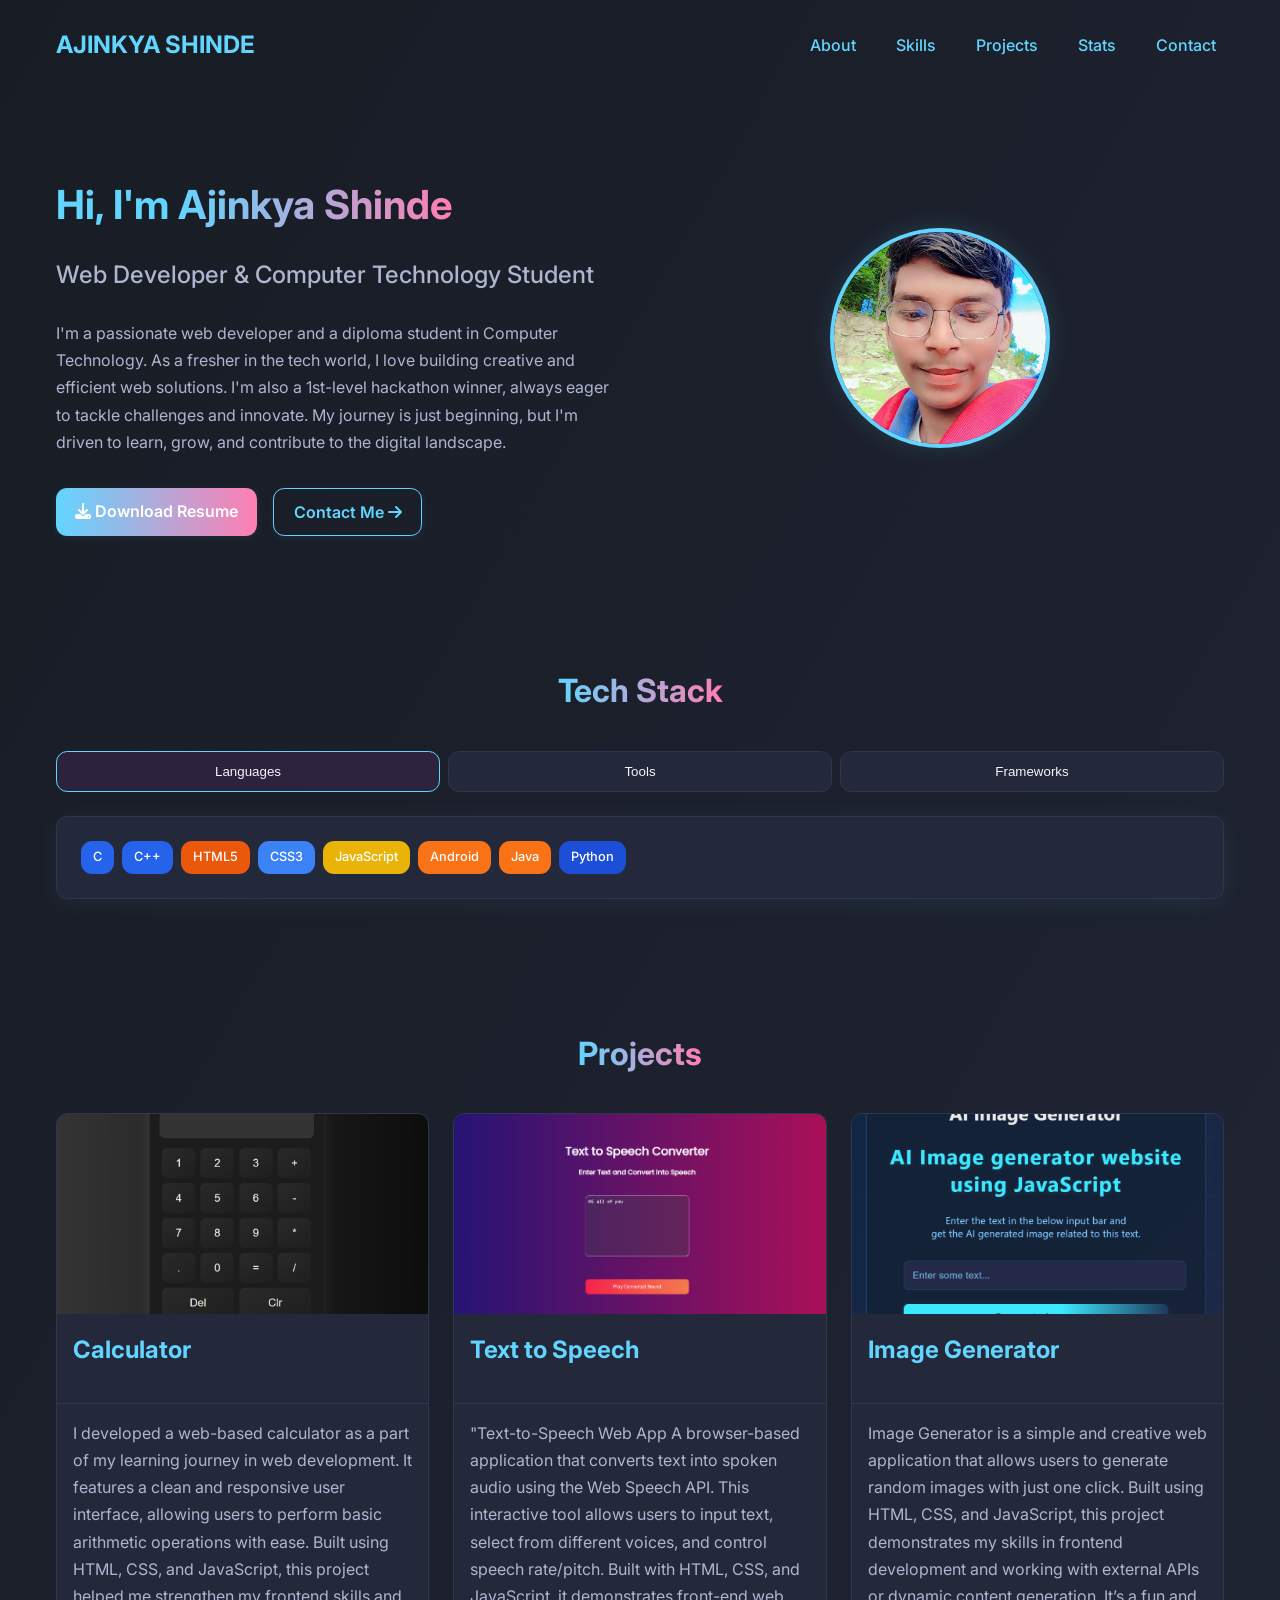
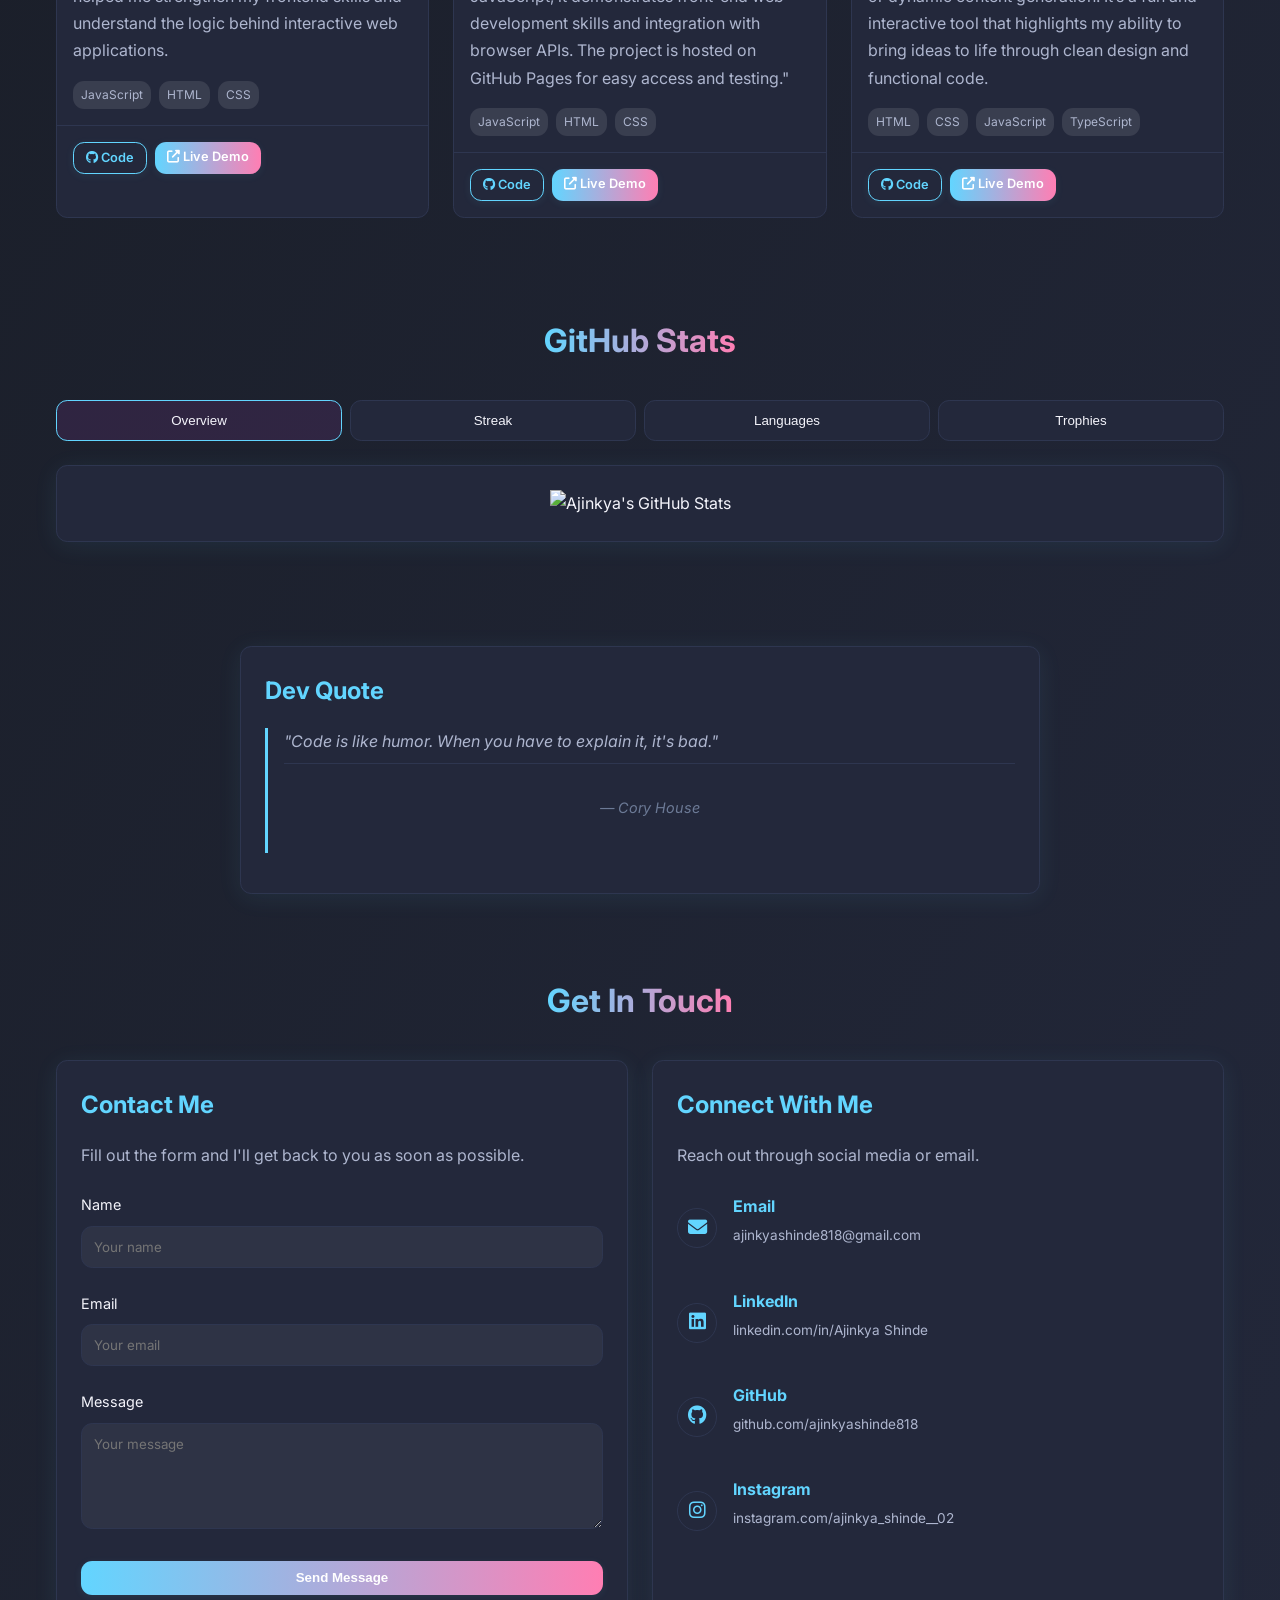
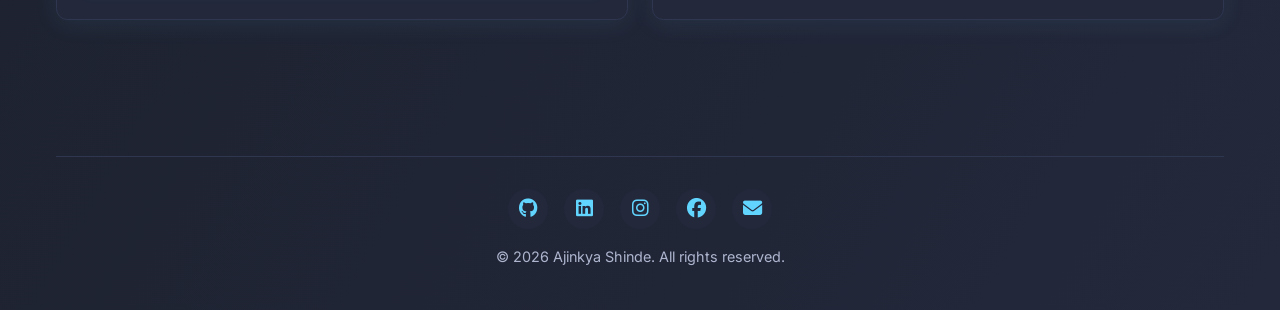
==== index.html @ f00c5cdc "initial commit" ====
<!DOCTYPE html>
<html lang="en">
<head>
    <meta charset="UTF-8">
    <meta name="viewport" content="width=device-width, initial-scale=1.0">
    <title>Ajinkya Shinde - Web Developer</title>
    <meta name="description" content="Personal portfolio of Ajinkya Shinde, a passionate web developer and computer technology student.">
    <link rel="stylesheet" href="style.css">
    <!-- Font Awesome for icons -->
    <link rel="stylesheet" href="https://cdnjs.cloudflare.com/ajax/libs/font-awesome/6.4.0/css/all.min.css">
    <!-- Google Fonts -->
    <link href="https://fonts.googleapis.com/css2?family=Inter:wght@300;400;500;600;700&display=swap" rel="stylesheet">
    <link rel="icon" type="image/png" href="Src/Logo.jpg">
</head>
<body>
    <div class="container">
        <!-- Navigation -->
        <nav>
            <div class="logo">AJINKYA SHINDE</div>
            <div class="nav-links">
                <a href="#about">About</a>
                <a href="#skills">Skills</a>
                <a href="#projects">Projects</a>
                <a href="#stats">Stats</a>
                <a href="#contact">Contact</a>
            </div>
            <div class="menu-toggle">
                <i class="fas fa-bars"></i>
            </div>
        </nav>

        <!-- Hero Section -->
        <section id="about" class="hero-section">
            <div class="hero-content">
                <h1>Hi, I'm <span class="gradient-text">Ajinkya Shinde</span></h1>
                <h2 >Web Developer & Computer Technology Student</h2>
                <p>
                    I'm a passionate web developer and a diploma student in Computer Technology. 
                    As a fresher in the tech world, I love building creative and efficient web solutions. 
                    I'm also a 1st-level hackathon winner, always eager to tackle challenges and innovate. 
                    My journey is just beginning, but I'm driven to learn, grow, and contribute to the digital landscape.
                </p>
                <div class="hero-buttons">
                    <a href="src/Resume.pdf" target="_blank" class="btn btn-primary">
                        <i class="fas fa-download"></i> Download Resume
                    </a>
                    <a href="#contact" class="btn btn-outline">
                        Contact Me <i class="fas fa-arrow-right"></i>
                    </a>
                </div>
            </div>
            <div class="hero-image">
                <div class="profile-image">
                    <img src="src/ajinkya.jpg" alt="Ajinkya Shinde">
                </div>
            </div>
        </section>

        <!-- Tech Stack Section -->
        <section id="skills" class="section">
            <h2 class="section-title"><span class="gradient-text">Tech Stack</span></h2>
            
            <div class="tabs">
                <div class="tabs-list">
                    <button class="tab-trigger active" data-tab="languages">Languages</button>
                    <button class="tab-trigger" data-tab="tools">Tools</button>
                    <button class="tab-trigger" data-tab="frameworks">Frameworks</button>
                </div>
                
                <div class="tab-content active" id="languages">
                    <div class="card">
                        <div class="badge-container">
                            <span class="badge bg-blue-600">C</span>
                            <span class="badge bg-blue-600">C++</span>
                            <span class="badge bg-orange-600">HTML5</span>
                            <span class="badge bg-blue-500">CSS3</span>
                            <span class="badge bg-yellow-500">JavaScript</span>
                            <span class="badge bg-orange-500">Android</span>
                            <span class="badge bg-orange-500">Java</span>
                            <span class="badge bg-blue-700">Python</span>
                        </div>
                    </div>
                </div>
                
                <div class="tab-content" id="tools">
                    <div class="card">
                        <div class="badge-container">
                            <span class="badge bg-gray-700">GitHub</span>
                            <span class="badge bg-red-500">Figma</span>
                        </div>
                    </div>
                </div>
                
                <div class="tab-content" id="frameworks">
                    <div class="card">
                        <div class="badge-container">
                            <span class="badge bg-blue-400">React</span>
                        </div>
                    </div>
                </div>
            </div>
        </section>

        <!-- Projects Section -->
        <section id="projects" class="section">
            <h2 class="section-title"><span class="gradient-text">Projects</span></h2>
            
            <div class="projects-grid">
                <div class="project-card">
                    <div class="project-image">
                        <img src="src/calculator.png" alt="Calculator">
                    </div>
                    <div class="project-header">
                        <h3>Calculator</h3>
                    </div>
                    <div class="project-content">
                        <p>
                        I developed a web-based calculator as a part of my learning journey in web development. It features a clean and responsive user interface, allowing users to perform basic arithmetic operations with ease. Built using HTML, CSS, and JavaScript, this project helped me strengthen my frontend skills and understand the logic behind interactive web applications.

</p>
                        <div class="project-tags">
                            <span class="tag">JavaScript</span>
                            <span class="tag">HTML</span>
                            <span class="tag">CSS</span>
                        </div>
                    </div>
                    <div class="project-footer">
                        <a href="https://github.com/ajinkyashinde818/Calculator" class="btn btn-sm btn-outline">
                            <i class="fab fa-github"></i> Code
                        </a>
                        <a href="https://ajinkyashinde818.github.io/Calculator/" class="btn btn-sm">
                            <i class="fas fa-external-link-alt"></i> Live Demo
                        </a>
                    </div>
                </div>

                <div class="project-card">
                    <div class="project-image">
                        <img src="src/translate.png" alt="Text to Speech">
                    </div>
                    <div class="project-header">
                        <h3>Text to Speech</h3>
                    </div>
                    <div class="project-content">
                        <p>"Text-to-Speech Web App
A browser-based application that converts text into spoken audio using the Web Speech API. This interactive tool allows users to input text, select from different voices, and control speech rate/pitch. Built with HTML, CSS, and JavaScript, it demonstrates front-end web development skills and integration with browser APIs. The project is hosted on GitHub Pages for easy access and testing."</p>
                        <div class="project-tags">
                            <span class="tag">JavaScript</span>
                            <span class="tag">HTML</span>
                            <span class="tag">CSS</span>
                        </div>
                    </div>
                    <div class="project-footer">
                        <a href="https://github.com/ajinkyashinde818/Text-to-Speech" class="btn btn-sm btn-outline">
                            <i class="fab fa-github"></i> Code
                        </a>
                        <a href="https://ajinkyashinde818.github.io/Text-to-Speech/" class="btn btn-sm">
                            <i class="fas fa-external-link-alt"></i> Live Demo
                        </a>
                    </div>
                </div>

                <div class="project-card">
                    <div class="project-image">
                        <img src="src/Image-Gen.png" alt="Image Generator">
                    </div>
                    <div class="project-header">
                        <h3>Image Generator</h3>
                    </div>
                    <div class="project-content">
                        <p class="faint-text">
        Image Generator is a simple and creative web application that allows users to generate random images with just one click. Built using HTML, CSS, and JavaScript, this project demonstrates my skills in frontend development and working with external APIs or dynamic content generation. It’s a fun and interactive tool that highlights my ability to bring ideas to life through clean design and functional code.
    </p>
                        <div class="project-tags">
                            <span class="tag">HTML</span>
                            <span class="tag">CSS</span>
                            <span class="tag">JavaScript</span>
                            <span class="tag">TypeScript</span>
                        </div>
                    </div>
                    <div class="project-footer">
                        <a href="https://github.com/ajinkyashinde818/Image-Generator" class="btn btn-sm btn-outline">
                            <i class="fab fa-github"></i> Code
                        </a>
                        <a href="https://ajinkyashinde818.github.io/Image-Generator/" class="btn btn-sm">
                            <i class="fas fa-external-link-alt"></i> Live Demo
                        </a>
                    </div>
                </div>
            </div>
        </section>

   


        <!-- GitHub Stats Section -->
        <section id="stats" class="section">
            <h2 class="section-title"><span class="gradient-text">GitHub Stats</span></h2>
            <div class="stats-tabs">
                <div class="tabs-list">
                    <button class="tab-trigger active" data-tab="stats-overview">Overview</button>
                    <button class="tab-trigger" data-tab="stats-streak">Streak</button>
                    <button class="tab-trigger" data-tab="stats-languages">Languages</button>
                    <button class="tab-trigger" data-tab="stats-trophies">Trophies</button>
                </div>
                
                <div class="tab-content active" id="stats-overview">
                    <div class="card stats-card">
                        <img src="https://github-readme-stats.vercel.app/api?username=ajinkyashinde818&show_icons=true&theme=radical" alt="Ajinkya's GitHub Stats">
                    </div>
                </div>
                
                <div class="tab-content" id="stats-streak">
                    <div class="card stats-card">
                        <img src="https://github-readme-streak-stats.herokuapp.com/?user=ajinkyashinde818&theme=radical" alt="GitHub Streak">
                    </div>
                </div>
                
                <div class="tab-content" id="stats-languages">
                    <div class="card stats-card">
                        <img src="https://github-readme-stats.vercel.app/api/top-langs/?username=ajinkyashinde818&theme=radical&layout=compact" alt="Top Languages">
                    </div>
                </div>
                
                <div class="tab-content" id="stats-trophies">
                    <div class="card stats-card">
                        <img src="https://github-profile-trophy.vercel.app/?username=ajinkyashinde818&theme=radical&no-frame=false&no-bg=true&margin-w=4" alt="GitHub Trophies">
                    </div>
                </div>
            </div>
        </section>

        <!-- Quote Section -->
        <section class="section quote-section">
            <div class="card">
                <h3>Dev Quote</h3>
                <blockquote>
                    "Code is like humor. When you have to explain it, it's bad."
                    <footer>— Cory House</footer>
                </blockquote>
            </div>
        </section>

        <!-- Contact Section -->
        <section id="contact" class="section">
            <h2 class="section-title"><span class="gradient-text">Get In Touch</span></h2>
            
            <div class="contact-grid">
                <div class="card">
                    <div class="card-header">
                        <h3>Contact Me</h3>
                        <p>Fill out the form and I'll get back to you as soon as possible.</p>
                    </div>
                    <div class="card-content">
                        
                        <form
                            class="contact-form"
  action="https://formspree.io/f/xyzwajbw"
  method="POST"
>
                            <div class="form-group">
                                <label for="name">Name</label>
                                <input type="text" id="name" placeholder="Your name">
                            </div>
                            <div class="form-group">
                                <label for="email">Email</label>
                                <input type="email" id="email" placeholder="Your email">
                            </div>
                            <div class="form-group">
                                <label for="message">Message</label>
                                <textarea id="message" placeholder="Your message" rows="5"></textarea>
                            </div>
                            <button type="submit" class="btn btn-primary btn-block">Send Message</button>
                        </form>
                    </div>
                </div>
                
                <div class="card">
                    <div class="card-header">
                        <h3>Connect With Me</h3>
                        <p>Reach out through social media or email.</p>
                    </div>
                    <div class="card-content">
                        <div class="connect-list">
                            <div class="connect-item">
                                <div class="connect-icon">
                                    <a href="mailto:ajinkyashinde818@gmail.com">
                                        <i class="fas fa-envelope"></i>
                                    </a>
                                </div>
                                <div class="connect-info">
                                    <h4>Email</h4>
                                    <p>ajinkyashinde818@gmail.com</p>
                                </div>
                            </div>
                            
                            <div class="connect-item">
                                <div class="connect-icon">
                                    <a href="https://www.linkedin.com/in/ajinkya-shinde-624489348/" target="_blank" rel="noopener noreferrer">
                                        <i class="fab fa-linkedin"></i>
                                    </a>
                                </div>
                                <div class="connect-info">
                                    <h4>LinkedIn</h4>
                                    <p>linkedin.com/in/Ajinkya Shinde</p>
                                </div>
                            </div>
                            
                            <div class="connect-item">
                                <div class="connect-icon">
                                    <a href="https://github.com/ajinkyashinde818" target="_blank" rel="noopener noreferrer">
                                        <i class="fab fa-github"></i>
                                    </a>
                                </div>
                                <div class="connect-info">
                                    <h4>GitHub</h4>
                                    <p>github.com/ajinkyashinde818</p>
                                </div>
                            </div>
                            
                            <div class="connect-item">
                                <div class="connect-icon">
                                    <a href="https://www.instagram.com/ajinkya_shinde__02/" target="_blank" rel="noopener noreferrer">
                                        <i class="fab fa-instagram"></i>
                                    </a>
                                </div>
                                <div class="connect-info">
                                    <h4>Instagram</h4>
                                    <p>instagram.com/ajinkya_shinde__02</p>
                                </div>
                            </div>
                        </div>
                    </div>
                </div>
            </div>
        </section>

        <!-- Footer -->
        <footer>
            <div class="social-links">
                <a href="https://github.com/ajinkyashinde818" target="_blank" rel="noopener noreferrer">
                    <i class="fab fa-github"></i>
                </a>
                <a href="https://www.linkedin.com/in/ajinkya-shinde-624489348/" target="_blank" rel="noopener noreferrer">
                    <i class="fab fa-linkedin"></i>
                </a>
                <a href="https://www.instagram.com/ajinkya_shinde__02/" target="_blank" rel="nooener noreferrer">
                    <i class="fab fa-instagram"></i>
                </a>
                <a href="https://www.facebook.com/" target="_blank" rel="noopener noreferrer">
                    <i class="fab fa-facebook"></i>
                </a>
                </a>
                <a href="mailto:ajinkyashinde818@gmail.com">

                    <i class="fas fa-envelope"></i>
                </a>
            </div>
            <p>&copy; <span id="current-year"></span> Ajinkya Shinde. All rights reserved.</p>
            
        </footer>
    </div>

    <script src="script.js"></script>
    <script>
  const contactForm = document.querySelector(".contact-form");

  if (contactForm) {
    contactForm.addEventListener("submit", function (e) {
      e.preventDefault(); // Stop default form submission

      const formData = new FormData(this);

      fetch(this.action, {
        method: "POST",
        body: formData,
        headers: {
          Accept: "application/json"
        }
      })
      .then(response => {
        if (response.ok) {
          alert("✅ Thank you for your message!");
          this.reset(); // Clear form
        } else {
          alert("❌ Oops! Something went wrong. Please try again.");
        }
      })
      .catch(error => {
        alert("⚠️ An error occurred: " + error.message);
      });
    });
  }
</script>

</body>
</html>
---- style.css ----
/* Base Styles */
:root {
    --bg-primary: #181c24;
    --bg-secondary: #23283b;
    --bg-card: #23283b;
    --text-primary: #f4f4fb;
    --text-secondary: #aeb6cf;
    --text-muted: #6c7a96;
    --primary: #62d5ff;
    --primary-hover: #3ab0e2;
    --secondary: #ff7eb3;
    --border-color: #2e3650;
    --gradient-start: #62d5ff;
    --gradient-end: #ff7eb3;
    --card-shadow: 0 4px 24px rgba(98, 213, 255, 0.08);
    --radius: 0.7rem;
    --transition: all 0.3s cubic-bezier(.4,2,.6,1);
  }
  
  * {
    margin: 0;
    padding: 0;
    box-sizing: border-box;
  }
  
  html {
    scroll-behavior: smooth;
  }
  
  body {
    font-family: "Inter", "Segoe UI", Arial, sans-serif;
    background: linear-gradient(120deg, var(--bg-primary), var(--bg-secondary) 100%);
    color: var(--text-primary);
    line-height: 1.7;
  }
  
  .container {
    max-width: 1200px;
    margin: 0 auto;
    padding: 0 1rem;
  }
  
  /* Scrollbar */
  ::-webkit-scrollbar {
    width: 10px;
  }
  
  ::-webkit-scrollbar-track {
    background: #1a1a1a;
  }
  
  ::-webkit-scrollbar-thumb {
    background: #4a4a4a;
    border-radius: 5px;
  }
  
  ::-webkit-scrollbar-thumb:hover {
    background: #555;
  }
  
  /* Typography */
  h1,
  h2,
  h3,
  h4,
  h5,
  h6 {
    font-weight: 700;
    color: var(--primary);
    margin-bottom: 0.5em;
  }
  
  h1 {
    font-size: 2.5rem;
    margin-bottom: 1rem;
  }
  
  h2 {
    font-size: 2rem;
    margin-bottom: 1.5rem;
  }
  
  h3 {
    font-size: 1.5rem;
    margin-bottom: 1rem;
  }
  
  p {
    margin-bottom: 1rem;
  }
  
  a {
    color: var(--primary);
    text-decoration: none;
    transition: var(--transition);
  }
  
  a:hover {
    color: var(--primary-hover);
  }
  
  /* Utilities */
  .gradient-text {
    background: linear-gradient(90deg, var(--gradient-start), var(--gradient-end));
    -webkit-background-clip: text;
    background-clip: text;
    color: transparent;
  }
  
  .section {
    padding: 3rem 0;
  }
  
  .section-title {
    text-align: center;
    margin-bottom: 2rem;
  }
  
  .card {
    background: var(--bg-card);
    border-radius: var(--radius);
    box-shadow: var(--card-shadow);
    border: 1px solid var(--border-color);
    padding: 1.5rem;
    margin-bottom: 1.5rem;
    transition: var(--transition);
  }
  
  .card:hover {
    box-shadow: 0 8px 32px rgba(98, 213, 255, 0.16);
    border-color: var(--primary);
  }
  
  /* Navigation */
  nav {
    display: flex;
    justify-content: space-between;
    align-items: center;
    padding: 1.5rem 0;
    background: transparent;
  }
  
  .logo {
    font-size: 1.5rem;
    font-weight: 700;
    color: var(--primary);
  }
  
  .nav-links {
    display: flex;
    gap: 1.5rem;
  }
  
  .nav-links a {
    font-size: 1rem;
    font-weight: 500;
    padding: 0.5rem;
    border-radius: 0.5rem;
    transition: var(--transition);
  }
  
  .nav-links a:hover {
    background: var(--primary);
    color: #fff;
  }
  
  .menu-toggle {
    display: none;
    font-size: 1.5rem;
    cursor: pointer;
  }
  
  /* Buttons */
  .btn,
  .btn-primary {
    display: inline-block;
    padding: 0.6rem 1.2rem;
    border-radius: var(--radius);
    background: linear-gradient(90deg, var(--gradient-start), var(--gradient-end));
    color: #fff;
    font-weight: 600;
    border: none;
    cursor: pointer;
    transition: var(--transition);
    box-shadow: 0 2px 8px rgba(98, 213, 255, 0.08);
  }
  
  .btn:hover,
  .btn-primary:hover {
    filter: brightness(1.08);
    box-shadow: 0 4px 16px rgba(98, 213, 255, 0.16);
  }
  
  .btn-outline {
    background: transparent;
    color: var(--primary);
    border: 1.5px solid var(--primary);
  }
  
  .btn-outline:hover {
    background: var(--primary);
    color: #fff;
  }
  
  .btn-sm {
    padding: 0.25rem 0.75rem;
    font-size: 0.8rem;
  }
  
  .btn-block {
    display: block;
    width: 100%;
  }
  
  /* Hero Section */
  .hero-section {
    display: flex;
    align-items: center;
    gap: 2rem;
    padding: 5rem 0;
  }
  
  .hero-content {
    flex: 1;
  }
  
  .hero-content h2 {
    font-size: 1.5rem;
    color: var(--text-secondary);
    margin-bottom: 1.5rem;
    font-weight: 500;
  }
  
  
  .hero-content p {
    color: var(--text-secondary);
    margin-bottom: 2rem;
  }
  
  .hero-buttons {
    display: flex;
    gap: 1rem;
    flex-wrap: wrap;
  }
  
  .hero-image {
    flex: 1;
    display: flex;
    justify-content: center;
  }
  
  .profile-image {
    width: 220px;
    height: 220px;
    border-radius: 50%;
    overflow: hidden;
    border: 4px solid var(--primary);
    box-shadow: 0 0 24px rgba(98, 213, 255, 0.15);
    margin: 0 auto 2rem;
    display: block;
  }
  
  .profile-image img {
    width: 100%;
    height: 100%;
    object-fit: cover;
  }
  
  /* Tabs */
  .tabs {
    margin-bottom: 2rem;
  }
  
  .tabs-list {
    display: grid;
    grid-template-columns: repeat(3, 1fr);
    gap: 0.5rem;
    margin-bottom: 1.5rem;
  }
  
  .stats-tabs .tabs-list {
    grid-template-columns: repeat(4, 1fr);
  }
  
  .tab-trigger {
    padding: 0.75rem;
    background-color: var(--bg-card);
    border: 1px solid var(--border-color);
    border-radius: var(--radius);
    color: var(--text-primary);
    cursor: pointer;
    transition: var(--transition);
    font-weight: 500;
  }
  
  .tab-trigger:hover,
  .tab-trigger.active {
    background-color: rgba(217, 70, 239, 0.1);
    border-color: var(--primary);
  }
  
  .tab-content {
    display: none;
  }
  
  .tab-content.active {
    display: block;
  }
  
  /* Badges */
  .badge-container {
    display: flex;
    flex-wrap: wrap;
    gap: 0.5rem;
  }
  
  .badge {
    display: inline-block;
    padding: 0.35rem 0.75rem;
    border-radius: var(--radius);
    font-size: 0.8rem;
    font-weight: 500;
    color: white;
  }
  
  .bg-blue-400 {
    background-color: #60a5fa;
  }
  .bg-blue-500 {
    background-color: #3b82f6;
  }
  .bg-blue-600 {
    background-color: #2563eb;
  }
  .bg-blue-700 {
    background-color: #1d4ed8;
  }
  .bg-orange-500 {
    background-color: #f97316;
  }
  .bg-orange-600 {
    background-color: #ea580c;
  }
  .bg-yellow-500 {
    background-color: #eab308;
  }
  .bg-red-500 {
    background-color: #ef4444;
  }
  .bg-purple-600 {
    background-color: #9333ea;
  }
  .bg-teal-500 {
    background-color: #14b8a6;
  }
  .bg-gray-700 {
    background-color: #374151;
  }
  
  /* Projects */
  .projects-grid {
    display: grid;
    grid-template-columns: repeat(auto-fill, minmax(300px, 1fr));
    gap: 1.5rem;
  }
  
  .project-card {
    background-color: var(--bg-card);
    border-radius: var(--radius);
    border: 1px solid var(--border-color);
    overflow: hidden;
    transition: var(--transition);
  }
  
  .project-card:hover {
    transform: translateY(-5px);
    box-shadow: 0 10px 20px rgba(0, 0, 0, 0.2);
    border-color: rgba(217, 70, 239, 0.3);
  }
  
  .project-image {
    height: 200px;
    overflow: hidden;
  }
  
  .project-image img {
    width: 100%;
    height: 100%;
    object-fit: cover;
    transition: var(--transition);
  }
  
  .project-card:hover .project-image img {
    transform: scale(1.05);
  }
  
  .project-header {
    padding: 1rem;
    border-bottom: 1px solid var(--border-color);
  }
  
  .project-content {
    padding: 1rem;
  }
  
  .project-content p {
    color: var(--text-secondary);
    margin-bottom: 1rem;
  }
  
  .project-tags {
    display: flex;
    flex-wrap: wrap;
    gap: 0.5rem;
  }
  
  .tag {
    background-color: rgba(255, 255, 255, 0.1);
    color: var(--text-secondary);
    padding: 0.25rem 0.5rem;
    border-radius: var(--radius);
    font-size: 0.75rem;
  }
  
  .project-footer {
    padding: 1rem;
    border-top: 1px solid var(--border-color);
    display: flex;
    gap: 0.5rem;
  }
  
  /* Stats */
  .stats-card {
    display: flex;
    justify-content: center;
    padding: 1.5rem;
    overflow: hidden;
  }
  
  .stats-card img {
    max-width: 100%;
    height: auto;
  }
  
  /* Quote Section */
  .quote-section {
    padding: 2rem 0;
  }
  
  .quote-section .card {
    max-width: 800px;
    margin: 0 auto;
  }
  
  blockquote {
    font-style: italic;
    color: var(--text-secondary);
    border-left: 3px solid var(--primary);
    padding-left: 1rem;
    margin: 1rem 0;
  }
  
  blockquote footer {
    color: var(--text-muted);
    font-size: 0.9rem;
    margin-top: 0.5rem;
  }
  
  /* Contact Section */
  .contact-grid {
    display: grid;
    grid-template-columns: repeat(auto-fit, minmax(300px, 1fr));
    gap: 1.5rem;
  }
  
  .card-header {
    margin-bottom: 1.5rem;
  }
  
  .card-header p {
    color: var(--text-secondary);
  }
  
  .form-group {
    margin-bottom: 1.5rem;
  }
  
  .form-group label {
    display: block;
    margin-bottom: 0.5rem;
    font-size: 0.9rem;
  }
  
  .form-group input,
  .form-group textarea {
    width: 100%;
    padding: 0.75rem;
    background-color: rgba(255, 255, 255, 0.05);
    border: 1px solid var(--border-color);
    border-radius: var(--radius);
    color: var(--text-primary);
    font-family: inherit;
    transition: var(--transition);
  }
  
  .form-group input:focus,
  .form-group textarea:focus {
    outline: none;
    border-color: var(--primary);
    box-shadow: 0 0 0 2px rgba(217, 70, 239, 0.2);
  }
  
  .connect-list {
    display: flex;
    flex-direction: column;
    gap: 1.5rem;
  }
  
  .connect-item {
    display: flex;
    align-items: center;
    gap: 1rem;
  }
  
  .connect-icon {
    width: 40px;
    height: 40px;
    border-radius: 50%;
    border: 1px solid var(--border-color);
    display: flex;
    align-items: center;
    justify-content: center;
    transition: var(--transition);
  }
  
  .connect-icon:hover {
    border-color: var(--primary);
    background-color: rgba(217, 70, 239, 0.1);
  }
  
  .connect-icon i {
    font-size: 1.2rem;
  }
  
  .connect-info h4 {
    font-size: 1rem;
    margin-bottom: 0.25rem;
  }
  
  .connect-info p {
    font-size: 0.85rem;
    color: var(--text-secondary);
  }
  
  /* Footer */
  footer {
    padding: 2rem 0;
    text-align: center;
    border-top: 1px solid var(--border-color);
    margin-top: 4rem;
    color: var(--text-secondary);
    font-size: 0.95rem;
  }
  
  .social-links {
    display: flex;
    justify-content: center;
    gap: 1rem;
    margin-bottom: 1rem;
  }
  
  .social-links a {
    width: 40px;
    height: 40px;
    border-radius: 50%;
    background: var(--bg-secondary);
    display: flex;
    align-items: center;
    justify-content: center;
    color: var(--primary);
    font-size: 1.2rem;
    transition: var(--transition);
  }
  
  .social-links a:hover {
    background: var(--primary);
    color: #fff;
  }
  
  footer p {
    color: var(--text-secondary);
    font-size: 0.9rem;
    margin-bottom: 0.5rem;
  }
  
  .visitor-count {
    font-size: 0.85rem;
    color: var(--text-muted);
  }
  
  .visitor-count img {
    display: inline-block;
    vertical-align: middle;
  }
  
  /* Responsive Styles */
  @media (max-width: 992px) {
    .hero-section {
      flex-direction: column-reverse;
      text-align: center;
      padding: 3rem 0;
    }
  
    .hero-buttons {
      justify-content: center;
    }
  
    .profile-image {
      margin-bottom: 2rem;
    }
  }
  
  @media (max-width: 768px) {
    .nav-links {
      display: none;
    }
  
    .menu-toggle {
      display: block;
    }
  
    .nav-links.active {
      display: flex;
      flex-direction: column;
      position: absolute;
      top: 70px;
      left: 0;
      right: 0;
      background-color: var(--bg-secondary);
      padding: 1rem;
      z-index: 100;
      border-bottom: 1px solid var(--border-color);
    }
  
    .tabs-list,
    .stats-tabs .tabs-list {
      grid-template-columns: 1fr;
    }
  
    .projects-grid {
      grid-template-columns: 1fr;
    }
  
    .contact-grid {
      grid-template-columns: 1fr;
    }
  }
  
  @media (max-width: 480px) {
    h1 {
      font-size: 2rem;
    }
  
    h2 {
      font-size: 1.75rem;
    }
  
    .section {
      padding: 2.5rem 0;
    }
  
    .profile-image {
      width: 140px;
      height: 140px;
    }
  
    body {
      font-size: 1.1rem;
    }
    .container {
      zoom: 1.08; /* Slightly zooms in the whole content */
      -webkit-transform: scale(1.08);
      -ms-transform: scale(1.08);
      transform: scale(1.08);
      transform-origin: top center;
    }
  }
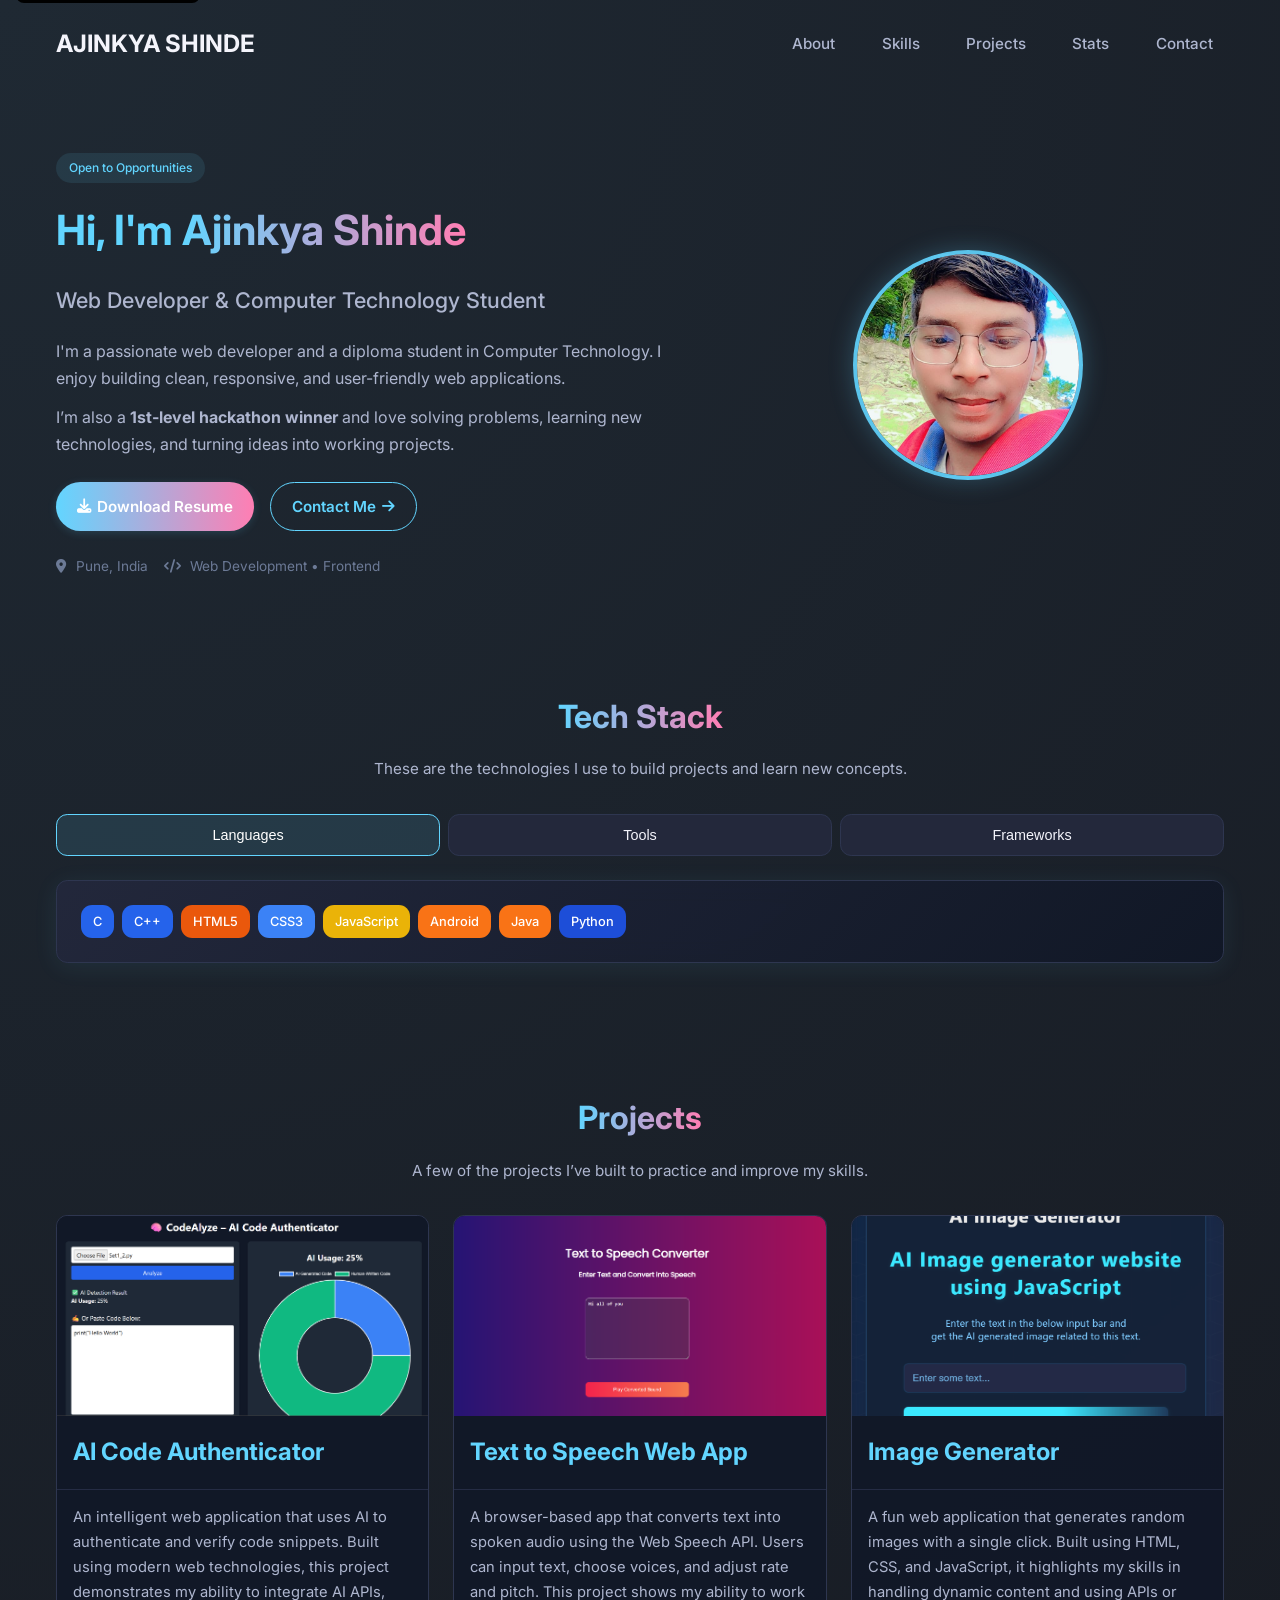
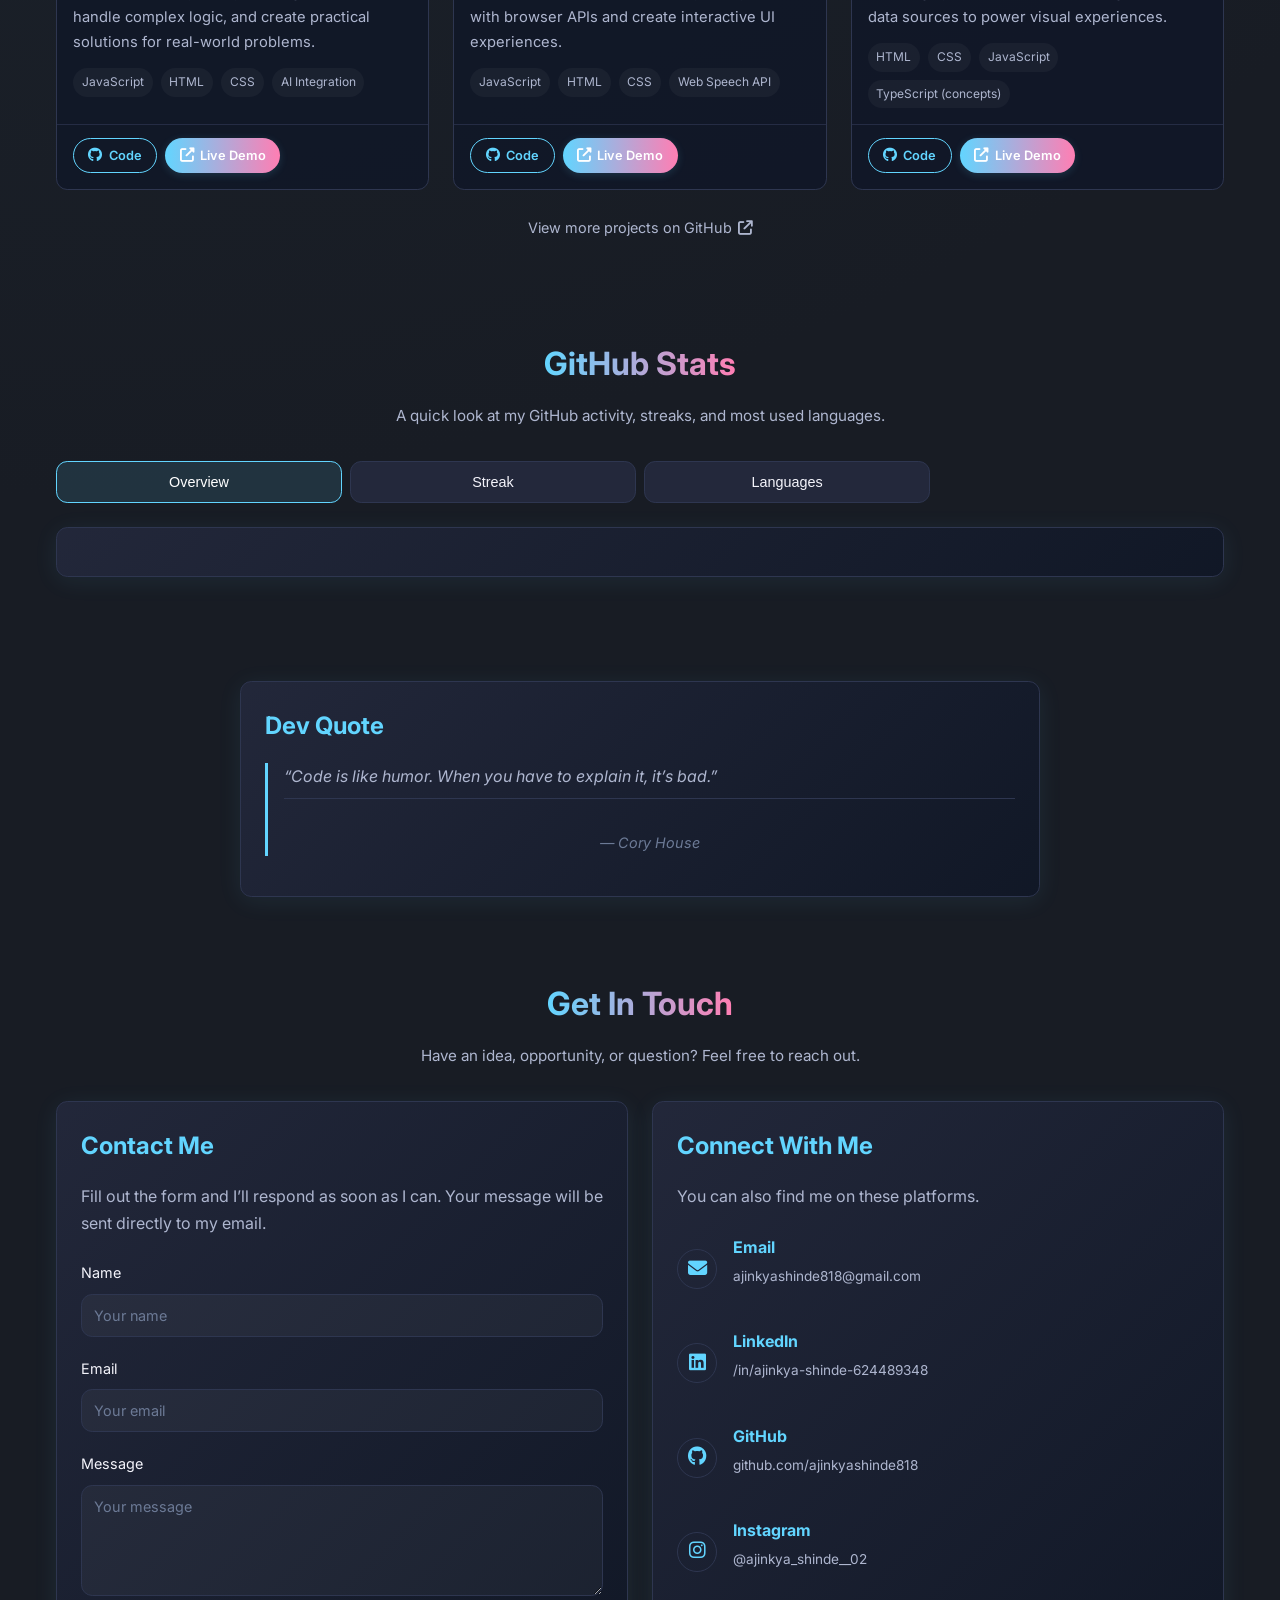
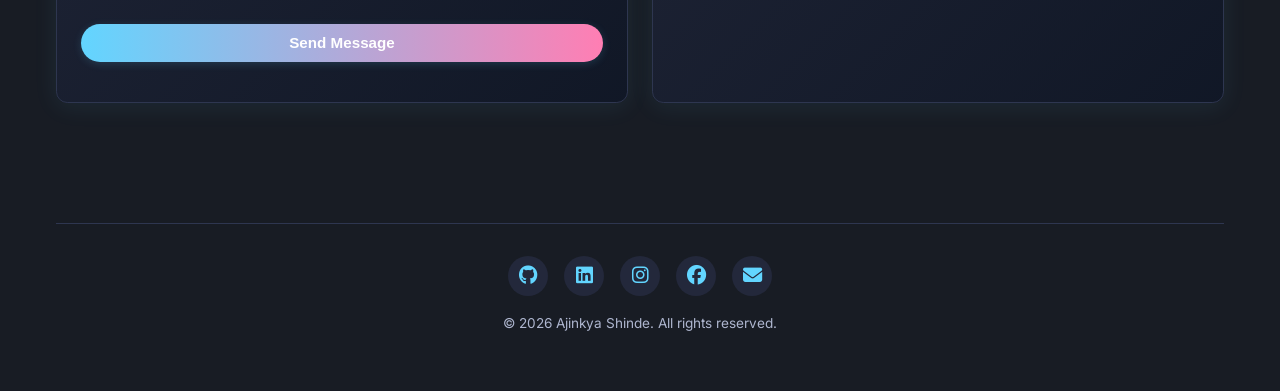
==== commit c19deccc: "Updation" ====
--- a/index.html
+++ b/index.html
@@ -1,397 +1,694 @@
 <!DOCTYPE html>
 <html lang="en">
 <head>
-    <meta charset="UTF-8">
-    <meta name="viewport" content="width=device-width, initial-scale=1.0">
-    <title>Ajinkya Shinde - Web Developer</title>
-    <meta name="description" content="Personal portfolio of Ajinkya Shinde, a passionate web developer and computer technology student.">
-    <link rel="stylesheet" href="style.css">
-    <!-- Font Awesome for icons -->
-    <link rel="stylesheet" href="https://cdnjs.cloudflare.com/ajax/libs/font-awesome/6.4.0/css/all.min.css">
-    <!-- Google Fonts -->
-    <link href="https://fonts.googleapis.com/css2?family=Inter:wght@300;400;500;600;700&display=swap" rel="stylesheet">
-    <link rel="icon" type="image/png" href="Src/Logo.jpg">
+  <meta charset="UTF-8" />
+  <meta
+    name="viewport"
+    content="width=device-width, initial-scale=1.0"
+  />
+  <title>Ajinkya Shinde | Web Developer & Computer Technology Student</title>
+
+  <!-- SEO -->
+  <meta
+    name="description"
+    content="Portfolio of Ajinkya Shinde, a web developer and computer technology student. Explore projects, skills, GitHub stats, and contact information."
+  />
+  <meta
+    name="keywords"
+    content="Ajinkya Shinde, web developer, portfolio, front-end developer, JavaScript, HTML, CSS, computer technology student, Pune"
+  />
+  <meta name="author" content="Ajinkya Shinde" />
+
+  <!-- Open Graph / Social -->
+  <meta property="og:type" content="website" />
+  <meta property="og:title" content="Ajinkya Shinde | Web Developer" />
+  <meta
+    property="og:description"
+    content="Web Developer & Computer Technology Student — view my projects, skills, and GitHub activity."
+  />
+  <meta
+    property="og:url"
+    content="https://ajinkyashinde818.github.io/Portfolio/"
+  />
+  <meta
+    property="og:image"
+    content="https://ajinkyashinde818.github.io/Portfolio/src/ajinkya.jpg"
+  />
+
+  <!-- Styles -->
+  <link rel="stylesheet" href="style.css" />
+
+  <!-- Font Awesome for icons -->
+  <link
+    rel="stylesheet"
+    href="https://cdnjs.cloudflare.com/ajax/libs/font-awesome/6.4.0/css/all.min.css"
+  />
+
+  <!-- Google Fonts -->
+  <link
+    href="https://fonts.googleapis.com/css2?family=Inter:wght@300;400;500;600;700&display=swap"
+    rel="stylesheet"
+  />
+
+  <link rel="icon" type="image/png" href="src/Logo.jpg" />
 </head>
 <body>
-    <div class="container">
-        <!-- Navigation -->
-        <nav>
-            <div class="logo">AJINKYA SHINDE</div>
-            <div class="nav-links">
-                <a href="#about">About</a>
-                <a href="#skills">Skills</a>
-                <a href="#projects">Projects</a>
-                <a href="#stats">Stats</a>
-                <a href="#contact">Contact</a>
+  <a href="#about" class="skip-link">Skip to main content</a>
+
+  <div class="container">
+    <!-- Navigation -->
+    <nav>
+      <div class="logo" aria-label="Ajinkya Shinde logo">AJINKYA SHINDE</div>
+      <div class="nav-links">
+        <a href="#about">About</a>
+        <a href="#skills">Skills</a>
+        <a href="#projects">Projects</a>
+        <a href="#stats">Stats</a>
+        <a href="#contact">Contact</a>
+      </div>
+      <button
+        class="menu-toggle"
+        aria-label="Toggle navigation menu"
+        aria-expanded="false"
+      >
+        <i class="fas fa-bars"></i>
+      </button>
+    </nav>
+
+    <!-- Hero / About Section -->
+    <main id="about" class="hero-section" aria-label="About Ajinkya">
+      <div class="hero-content">
+        <span class="pill">Open to Opportunities</span>
+        <h1>
+          Hi, I'm <span class="gradient-text">Ajinkya Shinde</span>
+        </h1>
+        <h2>Web Developer &amp; Computer Technology Student</h2>
+        <p>
+          I'm a passionate web developer and a diploma student in Computer
+          Technology. I enjoy building clean, responsive, and user-friendly
+          web applications.
+        </p>
+        <p>
+          I’m also a <strong>1st-level hackathon winner</strong> and love
+          solving problems, learning new technologies, and turning ideas into
+          working projects.
+        </p>
+        <div class="hero-buttons">
+          <a
+            href="src/Resume.pdf"
+            target="_blank"
+            rel="noopener noreferrer"
+            class="btn btn-primary"
+          >
+            <i class="fas fa-download"></i> Download Resume
+          </a>
+          <a href="#contact" class="btn btn-outline">
+            Contact Me <i class="fas fa-arrow-right"></i>
+          </a>
+        </div>
+        <div class="hero-meta">
+          <span><i class="fas fa-location-dot"></i> Pune, India</span>
+          <span><i class="fas fa-code"></i> Web Development • Frontend</span>
+        </div>
+      </div>
+
+      <div class="hero-image">
+        <div class="profile-image">
+          <img
+            src="src/ajinkya.jpg"
+            alt="Portrait of Ajinkya Shinde"
+            loading="lazy"
+          />
+        </div>
+      </div>
+    </main>
+
+    <!-- Tech Stack Section -->
+    <section id="skills" class="section" aria-labelledby="skills-heading">
+      <h2 id="skills-heading" class="section-title">
+        <span class="gradient-text">Tech Stack</span>
+      </h2>
+
+      <p class="section-subtitle">
+        These are the technologies I use to build projects and learn new
+        concepts.
+      </p>
+
+      <div class="tabs" aria-label="Skills tabs">
+        <div class="tabs-list" role="tablist">
+          <button
+            class="tab-trigger active"
+            data-tab="languages"
+            role="tab"
+            aria-selected="true"
+          >
+            Languages
+          </button>
+          <button
+            class="tab-trigger"
+            data-tab="tools"
+            role="tab"
+            aria-selected="false"
+          >
+            Tools
+          </button>
+          <button
+            class="tab-trigger"
+            data-tab="frameworks"
+            role="tab"
+            aria-selected="false"
+          >
+            Frameworks
+          </button>
+        </div>
+
+        <div
+          class="tab-content active"
+          id="languages"
+          role="tabpanel"
+          aria-label="Programming Languages"
+        >
+          <div class="card">
+            <div class="badge-container">
+              <span class="badge bg-blue-600">C</span>
+              <span class="badge bg-blue-600">C++</span>
+              <span class="badge bg-orange-600">HTML5</span>
+              <span class="badge bg-blue-500">CSS3</span>
+              <span class="badge bg-yellow-500">JavaScript</span>
+              <span class="badge bg-orange-500">Android</span>
+              <span class="badge bg-orange-500">Java</span>
+              <span class="badge bg-blue-700">Python</span>
             </div>
-            <div class="menu-toggle">
-                <i class="fas fa-bars"></i>
+          </div>
+        </div>
+
+        <div
+          class="tab-content"
+          id="tools"
+          role="tabpanel"
+          aria-label="Tools"
+        >
+          <div class="card">
+            <div class="badge-container">
+              <span class="badge bg-gray-700">Git &amp; GitHub</span>
+              <span class="badge bg-red-500">Figma</span>
+              <span class="badge bg-purple-600">VS Code</span>
             </div>
-        </nav>
-
-        <!-- Hero Section -->
-        <section id="about" class="hero-section">
-            <div class="hero-content">
-                <h1>Hi, I'm <span class="gradient-text">Ajinkya Shinde</span></h1>
-                <h2 >Web Developer & Computer Technology Student</h2>
-                <p>
-                    I'm a passionate web developer and a diploma student in Computer Technology. 
-                    As a fresher in the tech world, I love building creative and efficient web solutions. 
-                    I'm also a 1st-level hackathon winner, always eager to tackle challenges and innovate. 
-                    My journey is just beginning, but I'm driven to learn, grow, and contribute to the digital landscape.
-                </p>
-                <div class="hero-buttons">
-                    <a href="src/Resume.pdf" target="_blank" class="btn btn-primary">
-                        <i class="fas fa-download"></i> Download Resume
-                    </a>
-                    <a href="#contact" class="btn btn-outline">
-                        Contact Me <i class="fas fa-arrow-right"></i>
-                    </a>
-                </div>
+          </div>
+        </div>
+
+        <div
+          class="tab-content"
+          id="frameworks"
+          role="tabpanel"
+          aria-label="Frameworks"
+        >
+          <div class="card">
+            <div class="badge-container">
+              <span class="badge bg-blue-400">React</span>
             </div>
-            <div class="hero-image">
-                <div class="profile-image">
-                    <img src="src/ajinkya.jpg" alt="Ajinkya Shinde">
-                </div>
+          </div>
+        </div>
+      </div>
+    </section>
+
+    <!-- Projects Section -->
+    <section id="projects" class="section" aria-labelledby="projects-heading">
+      <h2 id="projects-heading" class="section-title">
+        <span class="gradient-text">Projects</span>
+      </h2>
+
+      <p class="section-subtitle">
+        A few of the projects I’ve built to practice and improve my skills.
+      </p>
+
+      <div class="projects-grid">
+        <!-- Project 1 -->
+        <article class="project-card">
+          <div class="project-image">
+            <img
+              src="src/Analyze.png"
+              alt="Screenshot of AI Code Authenticator app"
+              loading="lazy"
+            />
+          </div>
+          <div class="project-header">
+            <h3>AI Code Authenticator</h3>
+          </div>
+          <div class="project-content">
+            <p>
+              An intelligent web application that uses AI to authenticate and verify code snippets. Built using modern web technologies, this project demonstrates my ability to integrate AI APIs, handle complex logic, and create practical solutions for real-world problems.
+            </p>
+            <div class="project-tags">
+              <span class="tag">JavaScript</span>
+              <span class="tag">HTML</span>
+              <span class="tag">CSS</span>
+              <span class="tag">AI Integration</span>
             </div>
-        </section>
-
-        <!-- Tech Stack Section -->
-        <section id="skills" class="section">
-            <h2 class="section-title"><span class="gradient-text">Tech Stack</span></h2>
-            
-            <div class="tabs">
-                <div class="tabs-list">
-                    <button class="tab-trigger active" data-tab="languages">Languages</button>
-                    <button class="tab-trigger" data-tab="tools">Tools</button>
-                    <button class="tab-trigger" data-tab="frameworks">Frameworks</button>
-                </div>
-                
-                <div class="tab-content active" id="languages">
-                    <div class="card">
-                        <div class="badge-container">
-                            <span class="badge bg-blue-600">C</span>
-                            <span class="badge bg-blue-600">C++</span>
-                            <span class="badge bg-orange-600">HTML5</span>
-                            <span class="badge bg-blue-500">CSS3</span>
-                            <span class="badge bg-yellow-500">JavaScript</span>
-                            <span class="badge bg-orange-500">Android</span>
-                            <span class="badge bg-orange-500">Java</span>
-                            <span class="badge bg-blue-700">Python</span>
-                        </div>
-                    </div>
-                </div>
-                
-                <div class="tab-content" id="tools">
-                    <div class="card">
-                        <div class="badge-container">
-                            <span class="badge bg-gray-700">GitHub</span>
-                            <span class="badge bg-red-500">Figma</span>
-                        </div>
-                    </div>
-                </div>
-                
-                <div class="tab-content" id="frameworks">
-                    <div class="card">
-                        <div class="badge-container">
-                            <span class="badge bg-blue-400">React</span>
-                        </div>
-                    </div>
-                </div>
+          </div>
+          <div class="project-footer">
+            <a
+              href="https://github.com/ajinkyashinde818/Ai-code-Authenticator"
+              class="btn btn-sm btn-outline"
+              target="_blank"
+              rel="noopener noreferrer"
+            >
+              <i class="fab fa-github"></i> Code
+            </a>
+            <a
+              href="https://ai-code-authenticator.vercel.app/"
+              class="btn btn-sm"
+              target="_blank"
+              rel="noopener noreferrer"
+            >
+              <i class="fas fa-external-link-alt"></i> Live Demo
+            </a>
+          </div>
+        </article>
+
+        <!-- Project 2 -->
+        <article class="project-card">
+          <div class="project-image">
+            <img
+              src="src/translate.png"
+              alt="Screenshot of Text to Speech web app"
+              loading="lazy"
+            />
+          </div>
+          <div class="project-header">
+            <h3>Text to Speech Web App</h3>
+          </div>
+          <div class="project-content">
+            <p>
+              A browser-based app that converts text into spoken audio using
+              the Web Speech API. Users can input text, choose voices, and
+              adjust rate and pitch. This project shows my ability to work
+              with browser APIs and create interactive UI experiences.
+            </p>
+            <div class="project-tags">
+              <span class="tag">JavaScript</span>
+              <span class="tag">HTML</span>
+              <span class="tag">CSS</span>
+              <span class="tag">Web Speech API</span>
             </div>
-        </section>
-
-        <!-- Projects Section -->
-        <section id="projects" class="section">
-            <h2 class="section-title"><span class="gradient-text">Projects</span></h2>
-            
-            <div class="projects-grid">
-                <div class="project-card">
-                    <div class="project-image">
-                        <img src="src/calculator.png" alt="Calculator">
-                    </div>
-                    <div class="project-header">
-                        <h3>Calculator</h3>
-                    </div>
-                    <div class="project-content">
-                        <p>
-                        I developed a web-based calculator as a part of my learning journey in web development. It features a clean and responsive user interface, allowing users to perform basic arithmetic operations with ease. Built using HTML, CSS, and JavaScript, this project helped me strengthen my frontend skills and understand the logic behind interactive web applications.
-
-</p>
-                        <div class="project-tags">
-                            <span class="tag">JavaScript</span>
-                            <span class="tag">HTML</span>
-                            <span class="tag">CSS</span>
-                        </div>
-                    </div>
-                    <div class="project-footer">
-                        <a href="https://github.com/ajinkyashinde818/Calculator" class="btn btn-sm btn-outline">
-                            <i class="fab fa-github"></i> Code
-                        </a>
-                        <a href="https://ajinkyashinde818.github.io/Calculator/" class="btn btn-sm">
-                            <i class="fas fa-external-link-alt"></i> Live Demo
-                        </a>
-                    </div>
-                </div>
-
-                <div class="project-card">
-                    <div class="project-image">
-                        <img src="src/translate.png" alt="Text to Speech">
-                    </div>
-                    <div class="project-header">
-                        <h3>Text to Speech</h3>
-                    </div>
-                    <div class="project-content">
-                        <p>"Text-to-Speech Web App
-A browser-based application that converts text into spoken audio using the Web Speech API. This interactive tool allows users to input text, select from different voices, and control speech rate/pitch. Built with HTML, CSS, and JavaScript, it demonstrates front-end web development skills and integration with browser APIs. The project is hosted on GitHub Pages for easy access and testing."</p>
-                        <div class="project-tags">
-                            <span class="tag">JavaScript</span>
-                            <span class="tag">HTML</span>
-                            <span class="tag">CSS</span>
-                        </div>
-                    </div>
-                    <div class="project-footer">
-                        <a href="https://github.com/ajinkyashinde818/Text-to-Speech" class="btn btn-sm btn-outline">
-                            <i class="fab fa-github"></i> Code
-                        </a>
-                        <a href="https://ajinkyashinde818.github.io/Text-to-Speech/" class="btn btn-sm">
-                            <i class="fas fa-external-link-alt"></i> Live Demo
-                        </a>
-                    </div>
-                </div>
-
-                <div class="project-card">
-                    <div class="project-image">
-                        <img src="src/Image-Gen.png" alt="Image Generator">
-                    </div>
-                    <div class="project-header">
-                        <h3>Image Generator</h3>
-                    </div>
-                    <div class="project-content">
-                        <p class="faint-text">
-        Image Generator is a simple and creative web application that allows users to generate random images with just one click. Built using HTML, CSS, and JavaScript, this project demonstrates my skills in frontend development and working with external APIs or dynamic content generation. It’s a fun and interactive tool that highlights my ability to bring ideas to life through clean design and functional code.
-    </p>
-                        <div class="project-tags">
-                            <span class="tag">HTML</span>
-                            <span class="tag">CSS</span>
-                            <span class="tag">JavaScript</span>
-                            <span class="tag">TypeScript</span>
-                        </div>
-                    </div>
-                    <div class="project-footer">
-                        <a href="https://github.com/ajinkyashinde818/Image-Generator" class="btn btn-sm btn-outline">
-                            <i class="fab fa-github"></i> Code
-                        </a>
-                        <a href="https://ajinkyashinde818.github.io/Image-Generator/" class="btn btn-sm">
-                            <i class="fas fa-external-link-alt"></i> Live Demo
-                        </a>
-                    </div>
-                </div>
+          </div>
+          <div class="project-footer">
+            <a
+              href="https://github.com/ajinkyashinde818/Text-to-Speech"
+              class="btn btn-sm btn-outline"
+              target="_blank"
+              rel="noopener noreferrer"
+            >
+              <i class="fab fa-github"></i> Code
+            </a>
+            <a
+              href="https://ajinkyashinde818.github.io/Text-to-Speech/"
+              class="btn btn-sm"
+              target="_blank"
+              rel="noopener noreferrer"
+            >
+              <i class="fas fa-external-link-alt"></i> Live Demo
+            </a>
+          </div>
+        </article>
+
+        <!-- Project 3 -->
+        <article class="project-card">
+          <div class="project-image">
+            <img
+              src="src/Image-Gen.png"
+              alt="Screenshot of Image Generator app"
+              loading="lazy"
+            />
+          </div>
+          <div class="project-header">
+            <h3>Image Generator</h3>
+          </div>
+          <div class="project-content">
+            <p>
+              A fun web application that generates random images with a single
+              click. Built using HTML, CSS, and JavaScript, it highlights my
+              skills in handling dynamic content and using APIs or data
+              sources to power visual experiences.
+            </p>
+            <div class="project-tags">
+              <span class="tag">HTML</span>
+              <span class="tag">CSS</span>
+              <span class="tag">JavaScript</span>
+              <span class="tag">TypeScript (concepts)</span>
             </div>
-        </section>
-
-   
-
-
-        <!-- GitHub Stats Section -->
-        <section id="stats" class="section">
-            <h2 class="section-title"><span class="gradient-text">GitHub Stats</span></h2>
-            <div class="stats-tabs">
-                <div class="tabs-list">
-                    <button class="tab-trigger active" data-tab="stats-overview">Overview</button>
-                    <button class="tab-trigger" data-tab="stats-streak">Streak</button>
-                    <button class="tab-trigger" data-tab="stats-languages">Languages</button>
-                    <button class="tab-trigger" data-tab="stats-trophies">Trophies</button>
-                </div>
-                
-                <div class="tab-content active" id="stats-overview">
-                    <div class="card stats-card">
-                        <img src="https://github-readme-stats.vercel.app/api?username=ajinkyashinde818&show_icons=true&theme=radical" alt="Ajinkya's GitHub Stats">
-                    </div>
-                </div>
-                
-                <div class="tab-content" id="stats-streak">
-                    <div class="card stats-card">
-                        <img src="https://github-readme-streak-stats.herokuapp.com/?user=ajinkyashinde818&theme=radical" alt="GitHub Streak">
-                    </div>
-                </div>
-                
-                <div class="tab-content" id="stats-languages">
-                    <div class="card stats-card">
-                        <img src="https://github-readme-stats.vercel.app/api/top-langs/?username=ajinkyashinde818&theme=radical&layout=compact" alt="Top Languages">
-                    </div>
-                </div>
-                
-                <div class="tab-content" id="stats-trophies">
-                    <div class="card stats-card">
-                        <img src="https://github-profile-trophy.vercel.app/?username=ajinkyashinde818&theme=radical&no-frame=false&no-bg=true&margin-w=4" alt="GitHub Trophies">
-                    </div>
-                </div>
+          </div>
+          <div class="project-footer">
+            <a
+              href="https://github.com/ajinkyashinde818/Image-Generator"
+              class="btn btn-sm btn-outline"
+              target="_blank"
+              rel="noopener noreferrer"
+            >
+              <i class="fab fa-github"></i> Code
+            </a>
+            <a
+              href="https://ajinkyashinde818.github.io/Image-Generator/"
+              class="btn btn-sm"
+              target="_blank"
+              rel="noopener noreferrer"
+            >
+              <i class="fas fa-external-link-alt"></i> Live Demo
+            </a>
+          </div>
+        </article>
+      </div>
+
+      <div class="projects-footer">
+        <a
+          href="https://github.com/ajinkyashinde818?tab=repositories"
+          target="_blank"
+          rel="noopener noreferrer"
+          class="text-link"
+        >
+          View more projects on GitHub
+          <i class="fas fa-arrow-up-right-from-square"></i>
+        </a>
+      </div>
+    </section>
+
+    <!-- GitHub Stats Section -->
+    <section id="stats" class="section" aria-labelledby="stats-heading">
+      <h2 id="stats-heading" class="section-title">
+        <span class="gradient-text">GitHub Stats</span>
+      </h2>
+
+      <p class="section-subtitle">
+        A quick look at my GitHub activity, streaks, and most used languages.
+      </p>
+
+      <div class="stats-tabs">
+        <div class="tabs-list" role="tablist">
+          <button
+            class="tab-trigger active"
+            data-tab="stats-overview"
+            role="tab"
+            aria-selected="true"
+          >
+            Overview
+          </button>
+          <button
+            class="tab-trigger"
+            data-tab="stats-streak"
+            role="tab"
+            aria-selected="false"
+          >
+            Streak
+          </button>
+          <button
+            class="tab-trigger"
+            data-tab="stats-languages"
+            role="tab"
+            aria-selected="false"
+          >
+            Languages
+          </button>
+        </div>
+
+        <div
+          class="tab-content active"
+          id="stats-overview"
+          role="tabpanel"
+          aria-label="GitHub Overview Stats"
+        >
+          <div class="card stats-card">
+            <img
+              src="https://github-readme-stats.vercel.app/api?username=ajinkyashinde818&show_icons=true&theme=radical"
+              alt="GitHub stats overview for Ajinkya Shinde"
+              loading="lazy"
+              onerror="this.style.display='none'"
+            />
+          </div>
+        </div>
+
+        <div
+          class="tab-content"
+          id="stats-streak"
+          role="tabpanel"
+          aria-label="GitHub Streak Stats"
+        >
+          <div class="card stats-card">
+            <img
+              src="https://streak-stats.demolab.com?user=ajinkyashinde818&theme=radical"
+              alt="GitHub contribution streak for Ajinkya Shinde"
+              loading="lazy"
+              onerror="this.style.display='none'"
+            />
+          </div>
+        </div>
+
+        <div
+          class="tab-content"
+          id="stats-languages"
+          role="tabpanel"
+          aria-label="Top Languages"
+        >
+          <div class="card stats-card">
+            <img
+              src="https://github-readme-stats.vercel.app/api/top-langs/?username=ajinkyashinde818&theme=radical&layout=compact"
+              alt="Most used programming languages of Ajinkya Shinde"
+              loading="lazy"
+              onerror="this.style.display='none'"
+            />
+          </div>
+        </div>
+      </div>
+    </section>
+
+    <!-- Quote Section -->
+    <section class="section quote-section" aria-label="Developer quote">
+      <div class="card">
+        <h3>Dev Quote</h3>
+        <blockquote>
+          “Code is like humor. When you have to explain it, it’s bad.”
+          <footer>— Cory House</footer>
+        </blockquote>
+      </div>
+    </section>
+
+    <!-- Contact Section -->
+    <section id="contact" class="section" aria-labelledby="contact-heading">
+      <h2 id="contact-heading" class="section-title">
+        <span class="gradient-text">Get In Touch</span>
+      </h2>
+
+      <p class="section-subtitle">
+        Have an idea, opportunity, or question? Feel free to reach out.
+      </p>
+
+      <div class="contact-grid">
+        <div class="card">
+          <div class="card-header">
+            <h3>Contact Me</h3>
+            <p>
+              Fill out the form and I’ll respond as soon as I can. Your
+              message will be sent directly to my email.
+            </p>
+          </div>
+          <div class="card-content">
+            <form id="contact-form" class="contact-form">
+              <div class="form-group">
+                <label for="name">Name</label>
+                <input
+                  type="text"
+                  id="name"
+                  name="from_name"
+                  placeholder="Your name"
+                  required
+                />
+              </div>
+              <div class="form-group">
+                <label for="email">Email</label>
+                <input
+                  type="email"
+                  id="email"
+                  name="from_email"
+                  placeholder="Your email"
+                  required
+                />
+              </div>
+              <div class="form-group">
+                <label for="message">Message</label>
+                <textarea
+                  id="message"
+                  name="message"
+                  placeholder="Your message"
+                  rows="5"
+                  required
+                ></textarea>
+              </div>
+              <button type="submit" class="btn btn-primary btn-block">
+                Send Message
+              </button>
+              <p id="form-status" class="form-status" aria-live="polite"></p>
+            </form>
+          </div>
+        </div>
+
+        <div class="card">
+          <div class="card-header">
+            <h3>Connect With Me</h3>
+            <p>You can also find me on these platforms.</p>
+          </div>
+          <div class="card-content">
+            <div class="connect-list">
+              <div class="connect-item">
+                <div class="connect-icon">
+                  <a
+                    href="mailto:ajinkyashinde818@gmail.com"
+                    aria-label="Email Ajinkya"
+                  >
+                    <i class="fas fa-envelope"></i>
+                  </a>
+                </div>
+                <div class="connect-info">
+                  <h4>Email</h4>
+                  <p>ajinkyashinde818@gmail.com</p>
+                </div>
+              </div>
+
+              <div class="connect-item">
+                <div class="connect-icon">
+                  <a
+                    href="https://www.linkedin.com/in/ajinkya-shinde-624489348/"
+                    target="_blank"
+                    rel="noopener noreferrer"
+                    aria-label="Visit LinkedIn profile"
+                  >
+                    <i class="fab fa-linkedin"></i>
+                  </a>
+                </div>
+                <div class="connect-info">
+                  <h4>LinkedIn</h4>
+                  <p>/in/ajinkya-shinde-624489348</p>
+                </div>
+              </div>
+
+              <div class="connect-item">
+                <div class="connect-icon">
+                  <a
+                    href="https://github.com/ajinkyashinde818"
+                    target="_blank"
+                    rel="noopener noreferrer"
+                    aria-label="Visit GitHub profile"
+                  >
+                    <i class="fab fa-github"></i>
+                  </a>
+                </div>
+                <div class="connect-info">
+                  <h4>GitHub</h4>
+                  <p>github.com/ajinkyashinde818</p>
+                </div>
+              </div>
+
+              <div class="connect-item">
+                <div class="connect-icon">
+                  <a
+                    href="https://www.instagram.com/ajinkya_shinde__02/"
+                    target="_blank"
+                    rel="noopener noreferrer"
+                    aria-label="Visit Instagram profile"
+                  >
+                    <i class="fab fa-instagram"></i>
+                  </a>
+                </div>
+                <div class="connect-info">
+                  <h4>Instagram</h4>
+                  <p>@ajinkya_shinde__02</p>
+                </div>
+              </div>
             </div>
-        </section>
-
-        <!-- Quote Section -->
-        <section class="section quote-section">
-            <div class="card">
-                <h3>Dev Quote</h3>
-                <blockquote>
-                    "Code is like humor. When you have to explain it, it's bad."
-                    <footer>— Cory House</footer>
-                </blockquote>
-            </div>
-        </section>
-
-        <!-- Contact Section -->
-        <section id="contact" class="section">
-            <h2 class="section-title"><span class="gradient-text">Get In Touch</span></h2>
-            
-            <div class="contact-grid">
-                <div class="card">
-                    <div class="card-header">
-                        <h3>Contact Me</h3>
-                        <p>Fill out the form and I'll get back to you as soon as possible.</p>
-                    </div>
-                    <div class="card-content">
-                        
-                        <form
-                            class="contact-form"
-  action="https://formspree.io/f/xyzwajbw"
-  method="POST"
->
-                            <div class="form-group">
-                                <label for="name">Name</label>
-                                <input type="text" id="name" placeholder="Your name">
-                            </div>
-                            <div class="form-group">
-                                <label for="email">Email</label>
-                                <input type="email" id="email" placeholder="Your email">
-                            </div>
-                            <div class="form-group">
-                                <label for="message">Message</label>
-                                <textarea id="message" placeholder="Your message" rows="5"></textarea>
-                            </div>
-                            <button type="submit" class="btn btn-primary btn-block">Send Message</button>
-                        </form>
-                    </div>
-                </div>
-                
-                <div class="card">
-                    <div class="card-header">
-                        <h3>Connect With Me</h3>
-                        <p>Reach out through social media or email.</p>
-                    </div>
-                    <div class="card-content">
-                        <div class="connect-list">
-                            <div class="connect-item">
-                                <div class="connect-icon">
-                                    <a href="mailto:ajinkyashinde818@gmail.com">
-                                        <i class="fas fa-envelope"></i>
-                                    </a>
-                                </div>
-                                <div class="connect-info">
-                                    <h4>Email</h4>
-                                    <p>ajinkyashinde818@gmail.com</p>
-                                </div>
-                            </div>
-                            
-                            <div class="connect-item">
-                                <div class="connect-icon">
-                                    <a href="https://www.linkedin.com/in/ajinkya-shinde-624489348/" target="_blank" rel="noopener noreferrer">
-                                        <i class="fab fa-linkedin"></i>
-                                    </a>
-                                </div>
-                                <div class="connect-info">
-                                    <h4>LinkedIn</h4>
-                                    <p>linkedin.com/in/Ajinkya Shinde</p>
-                                </div>
-                            </div>
-                            
-                            <div class="connect-item">
-                                <div class="connect-icon">
-                                    <a href="https://github.com/ajinkyashinde818" target="_blank" rel="noopener noreferrer">
-                                        <i class="fab fa-github"></i>
-                                    </a>
-                                </div>
-                                <div class="connect-info">
-                                    <h4>GitHub</h4>
-                                    <p>github.com/ajinkyashinde818</p>
-                                </div>
-                            </div>
-                            
-                            <div class="connect-item">
-                                <div class="connect-icon">
-                                    <a href="https://www.instagram.com/ajinkya_shinde__02/" target="_blank" rel="noopener noreferrer">
-                                        <i class="fab fa-instagram"></i>
-                                    </a>
-                                </div>
-                                <div class="connect-info">
-                                    <h4>Instagram</h4>
-                                    <p>instagram.com/ajinkya_shinde__02</p>
-                                </div>
-                            </div>
-                        </div>
-                    </div>
-                </div>
-            </div>
-        </section>
-
-        <!-- Footer -->
-        <footer>
-            <div class="social-links">
-                <a href="https://github.com/ajinkyashinde818" target="_blank" rel="noopener noreferrer">
-                    <i class="fab fa-github"></i>
-                </a>
-                <a href="https://www.linkedin.com/in/ajinkya-shinde-624489348/" target="_blank" rel="noopener noreferrer">
-                    <i class="fab fa-linkedin"></i>
-                </a>
-                <a href="https://www.instagram.com/ajinkya_shinde__02/" target="_blank" rel="nooener noreferrer">
-                    <i class="fab fa-instagram"></i>
-                </a>
-                <a href="https://www.facebook.com/" target="_blank" rel="noopener noreferrer">
-                    <i class="fab fa-facebook"></i>
-                </a>
-                </a>
-                <a href="mailto:ajinkyashinde818@gmail.com">
-
-                    <i class="fas fa-envelope"></i>
-                </a>
-            </div>
-            <p>&copy; <span id="current-year"></span> Ajinkya Shinde. All rights reserved.</p>
-            
-        </footer>
-    </div>
-
-    <script src="script.js"></script>
-    <script>
-  const contactForm = document.querySelector(".contact-form");
-
-  if (contactForm) {
-    contactForm.addEventListener("submit", function (e) {
-      e.preventDefault(); // Stop default form submission
-
-      const formData = new FormData(this);
-
-      fetch(this.action, {
-        method: "POST",
-        body: formData,
-        headers: {
-          Accept: "application/json"
-        }
-      })
-      .then(response => {
-        if (response.ok) {
-          alert("✅ Thank you for your message!");
-          this.reset(); // Clear form
-        } else {
-          alert("❌ Oops! Something went wrong. Please try again.");
-        }
-      })
-      .catch(error => {
-        alert("⚠️ An error occurred: " + error.message);
+          </div>
+        </div>
+      </div>
+    </section>
+
+    <!-- Footer -->
+    <footer>
+      <div class="social-links">
+        <a
+          href="https://github.com/ajinkyashinde818"
+          target="_blank"
+          rel="noopener noreferrer"
+          aria-label="GitHub"
+        >
+          <i class="fab fa-github"></i>
+        </a>
+        <a
+          href="https://www.linkedin.com/in/ajinkya-shinde-624489348/"
+          target="_blank"
+          rel="noopener noreferrer"
+          aria-label="LinkedIn"
+        >
+          <i class="fab fa-linkedin"></i>
+        </a>
+        <a
+          href="https://www.instagram.com/ajinkya_shinde__02/"
+          target="_blank"
+          rel="noopener noreferrer"
+          aria-label="Instagram"
+        >
+          <i class="fab fa-instagram"></i>
+        </a>
+        <a
+          href="https://www.facebook.com/"
+          target="_blank"
+          rel="noopener noreferrer"
+          aria-label="Facebook"
+        >
+          <i class="fab fa-facebook"></i>
+        </a>
+        <a
+          href="mailto:ajinkyashinde818@gmail.com"
+          aria-label="Email Ajinkya"
+        >
+          <i class="fas fa-envelope"></i>
+        </a>
+      </div>
+      <p>
+        &copy; <span id="current-year"></span> Ajinkya Shinde. All rights
+        reserved.
+      </p>
+    </footer>
+  </div>
+
+  <!-- Scripts -->
+  <script src="script.js"></script>
+  <script src="https://cdn.emailjs.com/dist/email.min.js"></script>
+  <script>
+    (function () {
+      // IMPORTANT: this uses your existing EmailJS public key
+      emailjs.init("x2BwXio3bpf4xXCYL");
+    })();
+
+    const contactForm = document.getElementById("contact-form");
+    const formStatus = document.getElementById("form-status");
+
+    if (contactForm) {
+      contactForm.addEventListener("submit", function (e) {
+        e.preventDefault();
+        formStatus.textContent = "Sending...";
+        formStatus.classList.remove("error", "success");
+
+        emailjs
+          .sendForm("service_ey0fh0k", "template_g405plb", this)
+          .then(function () {
+            formStatus.textContent = "✅ Thank you! Your message has been sent.";
+            formStatus.classList.add("success");
+            contactForm.reset();
+          })
+          .catch(function () {
+            formStatus.textContent =
+              "❌ Something went wrong. Please try again later.";
+            formStatus.classList.add("error");
+          });
       });
-    });
-  }
-</script>
-
+    }
+  </script>
 </body>
 </html>
--- a/style.css
+++ b/style.css
@@ -1,688 +1,836 @@
 /* Base Styles */
 :root {
-    --bg-primary: #181c24;
-    --bg-secondary: #23283b;
-    --bg-card: #23283b;
-    --text-primary: #f4f4fb;
-    --text-secondary: #aeb6cf;
-    --text-muted: #6c7a96;
-    --primary: #62d5ff;
-    --primary-hover: #3ab0e2;
-    --secondary: #ff7eb3;
-    --border-color: #2e3650;
-    --gradient-start: #62d5ff;
-    --gradient-end: #ff7eb3;
-    --card-shadow: 0 4px 24px rgba(98, 213, 255, 0.08);
-    --radius: 0.7rem;
-    --transition: all 0.3s cubic-bezier(.4,2,.6,1);
-  }
-  
-  * {
-    margin: 0;
-    padding: 0;
-    box-sizing: border-box;
-  }
-  
-  html {
-    scroll-behavior: smooth;
-  }
-  
-  body {
-    font-family: "Inter", "Segoe UI", Arial, sans-serif;
-    background: linear-gradient(120deg, var(--bg-primary), var(--bg-secondary) 100%);
-    color: var(--text-primary);
-    line-height: 1.7;
-  }
-  
-  .container {
-    max-width: 1200px;
-    margin: 0 auto;
-    padding: 0 1rem;
-  }
-  
-  /* Scrollbar */
-  ::-webkit-scrollbar {
-    width: 10px;
-  }
-  
-  ::-webkit-scrollbar-track {
-    background: #1a1a1a;
-  }
-  
-  ::-webkit-scrollbar-thumb {
-    background: #4a4a4a;
-    border-radius: 5px;
-  }
-  
-  ::-webkit-scrollbar-thumb:hover {
-    background: #555;
-  }
-  
-  /* Typography */
-  h1,
-  h2,
-  h3,
-  h4,
-  h5,
-  h6 {
-    font-weight: 700;
-    color: var(--primary);
-    margin-bottom: 0.5em;
-  }
-  
-  h1 {
-    font-size: 2.5rem;
-    margin-bottom: 1rem;
-  }
-  
-  h2 {
-    font-size: 2rem;
+  --bg-primary: #181c24;
+  --bg-secondary: #23283b;
+  --bg-card: #23283b;
+  --text-primary: #f4f4fb;
+  --text-secondary: #aeb6cf;
+  --text-muted: #6c7a96;
+  --primary: #62d5ff;
+  --primary-hover: #3ab0e2;
+  --secondary: #ff7eb3;
+  --border-color: #2e3650;
+  --gradient-start: #62d5ff;
+  --gradient-end: #ff7eb3;
+  --card-shadow: 0 4px 24px rgba(98, 213, 255, 0.08);
+  --radius: 0.7rem;
+  --transition: all 0.3s cubic-bezier(0.4, 2, 0.6, 1);
+}
+
+* {
+  margin: 0;
+  padding: 0;
+  box-sizing: border-box;
+}
+
+html {
+  scroll-behavior: smooth;
+}
+
+body {
+  font-family: "Inter", "Segoe UI", Arial, sans-serif;
+  background: radial-gradient(circle at top left, #1f2933, #181c24 55%);
+  color: var(--text-primary);
+  line-height: 1.7;
+}
+
+/* Skip link (accessibility) */
+.skip-link {
+  position: absolute;
+  top: -40px;
+  left: 1rem;
+  background: #000;
+  color: #fff;
+  padding: 0.5rem 1rem;
+  z-index: 1000;
+  border-radius: 0.5rem;
+  text-decoration: none;
+  transition: top 0.2s ease;
+}
+
+.skip-link:focus {
+  top: 1rem;
+}
+
+.container {
+  max-width: 1200px;
+  margin: 0 auto;
+  padding: 0 1rem 3rem;
+}
+
+/* Scrollbar */
+::-webkit-scrollbar {
+  width: 10px;
+}
+
+::-webkit-scrollbar-track {
+  background: #111827;
+}
+
+::-webkit-scrollbar-thumb {
+  background: #4b5563;
+  border-radius: 5px;
+}
+
+::-webkit-scrollbar-thumb:hover {
+  background: #6b7280;
+}
+
+/* Typography */
+h1,
+h2,
+h3,
+h4,
+h5,
+h6 {
+  font-weight: 700;
+  color: var(--primary);
+  margin-bottom: 0.5em;
+}
+
+h1 {
+  font-size: 2.6rem;
+  margin-bottom: 1rem;
+}
+
+h2 {
+  font-size: 2rem;
+  margin-bottom: 1.5rem;
+}
+
+h3 {
+  font-size: 1.5rem;
+  margin-bottom: 1rem;
+}
+
+p {
+  margin-bottom: 1rem;
+}
+
+a {
+  color: var(--primary);
+  text-decoration: none;
+  transition: var(--transition);
+}
+
+a:hover {
+  color: var(--primary-hover);
+}
+
+/* Focus outline for accessibility */
+a:focus-visible,
+button:focus-visible,
+input:focus-visible,
+textarea:focus-visible {
+  outline: 2px solid var(--secondary);
+  outline-offset: 3px;
+}
+
+/* Utilities */
+.gradient-text {
+  background: linear-gradient(90deg, var(--gradient-start), var(--gradient-end));
+  -webkit-background-clip: text;
+  background-clip: text;
+  color: transparent;
+}
+
+.section {
+  padding: 3rem 0;
+}
+
+.section-title {
+  text-align: center;
+  margin-bottom: 0.75rem;
+}
+
+.section-subtitle {
+  text-align: center;
+  color: var(--text-secondary);
+  margin-bottom: 2rem;
+  max-width: 600px;
+  margin-left: auto;
+  margin-right: auto;
+  font-size: 0.95rem;
+}
+
+.card {
+  background: linear-gradient(
+    135deg,
+    rgba(35, 40, 59, 0.98),
+    rgba(17, 24, 39, 0.98)
+  );
+  border-radius: var(--radius);
+  box-shadow: var(--card-shadow);
+  border: 1px solid var(--border-color);
+  padding: 1.5rem;
+  margin-bottom: 1.5rem;
+  transition: var(--transition);
+  backdrop-filter: blur(10px);
+}
+
+.card:hover {
+  box-shadow: 0 8px 32px rgba(98, 213, 255, 0.25);
+  border-color: var(--primary);
+  transform: translateY(-2px);
+}
+
+/* Pills / badges */
+.pill {
+  display: inline-flex;
+  align-items: center;
+  gap: 0.4rem;
+  padding: 0.3rem 0.8rem;
+  border-radius: 999px;
+  font-size: 0.75rem;
+  font-weight: 500;
+  background: rgba(98, 213, 255, 0.1);
+  color: var(--primary);
+  margin-bottom: 0.75rem;
+}
+
+/* Navigation */
+nav {
+  display: flex;
+  justify-content: space-between;
+  align-items: center;
+  padding: 1.5rem 0;
+  background: transparent;
+}
+
+.logo {
+  font-size: 1.5rem;
+  font-weight: 700;
+}
+
+.nav-links {
+  display: flex;
+  gap: 1.5rem;
+}
+
+.nav-links a {
+  font-size: 0.95rem;
+  font-weight: 500;
+  padding: 0.4rem 0.7rem;
+  border-radius: 999px;
+  color: var(--text-secondary);
+}
+
+.nav-links a:hover {
+  background: rgba(98, 213, 255, 0.15);
+  color: #fff;
+}
+
+.menu-toggle {
+  display: none;
+  font-size: 1.5rem;
+  cursor: pointer;
+  border: none;
+  background: transparent;
+  color: var(--text-primary);
+}
+
+/* Buttons */
+.btn,
+.btn-primary {
+  display: inline-flex;
+  align-items: center;
+  gap: 0.4rem;
+  padding: 0.65rem 1.3rem;
+  border-radius: 999px;
+  background: linear-gradient(
+    90deg,
+    var(--gradient-start),
+    var(--gradient-end)
+  );
+  color: #fff;
+  font-weight: 600;
+  border: none;
+  cursor: pointer;
+  transition: var(--transition);
+  box-shadow: 0 2px 8px rgba(98, 213, 255, 0.16);
+  font-size: 0.95rem;
+}
+
+.btn i,
+.btn-primary i {
+  font-size: 0.9rem;
+}
+
+.btn:hover,
+.btn-primary:hover {
+  filter: brightness(1.08);
+  box-shadow: 0 4px 16px rgba(98, 213, 255, 0.35);
+  transform: translateY(-1px);
+}
+
+.btn-outline {
+  background: transparent;
+  color: var(--primary);
+  border: 1.5px solid var(--primary);
+  box-shadow: none;
+}
+
+.btn-outline:hover {
+  background: var(--primary);
+  color: #fff;
+}
+
+.btn-sm {
+  padding: 0.35rem 0.9rem;
+  font-size: 0.8rem;
+}
+
+.btn-block {
+  display: block;
+  width: 100%;
+}
+
+/* Text link */
+.text-link {
+  display: inline-flex;
+  align-items: center;
+  gap: 0.35rem;
+  font-size: 0.9rem;
+  color: var(--text-secondary);
+}
+
+.text-link:hover {
+  color: var(--primary);
+}
+
+/* Hero Section */
+.hero-section {
+  display: flex;
+  align-items: center;
+  gap: 2.5rem;
+  padding: 4rem 0;
+}
+
+.hero-content {
+  flex: 1.2;
+}
+
+.hero-content h2 {
+  font-size: 1.35rem;
+  color: var(--text-secondary);
+  margin-bottom: 1.2rem;
+  font-weight: 500;
+}
+
+.hero-content p {
+  color: var(--text-secondary);
+  margin-bottom: 0.75rem;
+}
+
+.hero-buttons {
+  display: flex;
+  gap: 1rem;
+  flex-wrap: wrap;
+  margin-top: 1.5rem;
+}
+
+.hero-meta {
+  display: flex;
+  flex-wrap: wrap;
+  gap: 1rem;
+  margin-top: 1.5rem;
+  font-size: 0.85rem;
+  color: var(--text-muted);
+}
+
+.hero-meta i {
+  margin-right: 0.35rem;
+}
+
+.hero-image {
+  flex: 1;
+  display: flex;
+  justify-content: center;
+}
+
+.profile-image {
+  width: 230px;
+  height: 230px;
+  border-radius: 50%;
+  overflow: hidden;
+  border: 4px solid rgba(98, 213, 255, 0.9);
+  box-shadow: 0 0 24px rgba(98, 213, 255, 0.25);
+  display: block;
+  position: relative;
+  background: radial-gradient(circle at top, #4b5563, #111827);
+}
+
+.profile-image::before {
+  content: "";
+  position: absolute;
+  inset: -10px;
+  border-radius: inherit;
+  border: 1px dashed rgba(98, 213, 255, 0.45);
+}
+
+.profile-image img {
+  width: 100%;
+  height: 100%;
+  object-fit: cover;
+  transform: scale(1.03);
+  transition: transform 0.4s ease;
+}
+
+.profile-image:hover img {
+  transform: scale(1.08);
+}
+
+/* Tabs */
+.tabs {
+  margin-bottom: 2rem;
+}
+
+.tabs-list {
+  display: grid;
+  grid-template-columns: repeat(3, 1fr);
+  gap: 0.5rem;
+  margin-bottom: 1.5rem;
+}
+
+.stats-tabs .tabs-list {
+  grid-template-columns: repeat(4, 1fr);
+}
+
+.tab-trigger {
+  padding: 0.75rem;
+  background-color: var(--bg-card);
+  border: 1px solid var(--border-color);
+  border-radius: var(--radius);
+  color: var(--text-primary);
+  cursor: pointer;
+  transition: var(--transition);
+  font-weight: 500;
+  font-size: 0.9rem;
+}
+
+.tab-trigger:hover,
+.tab-trigger.active {
+  background-color: rgba(98, 213, 255, 0.12);
+  border-color: var(--primary);
+  color: #fff;
+}
+
+.tab-content {
+  display: none;
+}
+
+.tab-content.active {
+  display: block;
+}
+
+/* Badges */
+.badge-container {
+  display: flex;
+  flex-wrap: wrap;
+  gap: 0.5rem;
+}
+
+.badge {
+  display: inline-block;
+  padding: 0.35rem 0.75rem;
+  border-radius: var(--radius);
+  font-size: 0.8rem;
+  font-weight: 500;
+  color: white;
+}
+
+.bg-blue-400 {
+  background-color: #60a5fa;
+}
+.bg-blue-500 {
+  background-color: #3b82f6;
+}
+.bg-blue-600 {
+  background-color: #2563eb;
+}
+.bg-blue-700 {
+  background-color: #1d4ed8;
+}
+.bg-orange-500 {
+  background-color: #f97316;
+}
+.bg-orange-600 {
+  background-color: #ea580c;
+}
+.bg-yellow-500 {
+  background-color: #eab308;
+}
+.bg-red-500 {
+  background-color: #ef4444;
+}
+.bg-purple-600 {
+  background-color: #9333ea;
+}
+.bg-teal-500 {
+  background-color: #14b8a6;
+}
+.bg-gray-700 {
+  background-color: #374151;
+}
+
+/* Projects */
+.projects-grid {
+  display: grid;
+  grid-template-columns: repeat(auto-fill, minmax(290px, 1fr));
+  gap: 1.5rem;
+}
+
+.project-card {
+  background-color: rgba(17, 24, 39, 0.95);
+  border-radius: var(--radius);
+  border: 1px solid var(--border-color);
+  overflow: hidden;
+  transition: var(--transition);
+  display: flex;
+  flex-direction: column;
+}
+
+.project-card:hover {
+  transform: translateY(-6px);
+  box-shadow: 0 18px 35px rgba(0, 0, 0, 0.45);
+  border-color: rgba(98, 213, 255, 0.6);
+}
+
+.project-image {
+  height: 200px;
+  overflow: hidden;
+}
+
+.project-image img {
+  width: 100%;
+  height: 100%;
+  object-fit: cover;
+  transition: var(--transition);
+}
+
+.project-card:hover .project-image img {
+  transform: scale(1.05);
+}
+
+.project-header {
+  padding: 1rem 1rem 0;
+  border-bottom: 1px solid rgba(46, 54, 80, 0.7);
+}
+
+.project-content {
+  padding: 0.9rem 1rem 1rem;
+  flex: 1;
+}
+
+.project-content p {
+  color: var(--text-secondary);
+  margin-bottom: 0.85rem;
+  font-size: 0.92rem;
+}
+
+.project-tags {
+  display: flex;
+  flex-wrap: wrap;
+  gap: 0.5rem;
+}
+
+.tag {
+  background-color: rgba(255, 255, 255, 0.04);
+  color: var(--text-secondary);
+  padding: 0.25rem 0.55rem;
+  border-radius: 999px;
+  font-size: 0.75rem;
+}
+
+.project-footer {
+  padding: 0.8rem 1rem 1rem;
+  border-top: 1px solid rgba(46, 54, 80, 0.7);
+  display: flex;
+  gap: 0.5rem;
+}
+
+.projects-footer {
+  margin-top: 1.5rem;
+  text-align: center;
+}
+
+/* Stats */
+.stats-card {
+  display: flex;
+  justify-content: center;
+  padding: 1.5rem;
+  overflow: hidden;
+}
+
+.stats-card img {
+  max-width: 100%;
+  height: auto;
+  border-radius: 0.75rem;
+  border: 1px solid rgba(148, 163, 184, 0.5);
+}
+
+/* Quote Section */
+.quote-section {
+  padding: 2rem 0;
+}
+
+.quote-section .card {
+  max-width: 800px;
+  margin: 0 auto;
+}
+
+blockquote {
+  font-style: italic;
+  color: var(--text-secondary);
+  border-left: 3px solid var(--primary);
+  padding-left: 1rem;
+  margin: 1rem 0;
+}
+
+blockquote footer {
+  color: var(--text-muted);
+  font-size: 0.9rem;
+  margin-top: 0.5rem;
+}
+
+/* Contact Section */
+.contact-grid {
+  display: grid;
+  grid-template-columns: repeat(auto-fit, minmax(310px, 1fr));
+  gap: 1.5rem;
+}
+
+.card-header {
+  margin-bottom: 1.5rem;
+}
+
+.card-header p {
+  color: var(--text-secondary);
+}
+
+.form-group {
+  margin-bottom: 1.25rem;
+}
+
+.form-group label {
+  display: block;
+  margin-bottom: 0.5rem;
+  font-size: 0.9rem;
+}
+
+.form-group input,
+.form-group textarea {
+  width: 100%;
+  padding: 0.75rem;
+  background-color: rgba(255, 255, 255, 0.04);
+  border: 1px solid var(--border-color);
+  border-radius: var(--radius);
+  color: var(--text-primary);
+  font-family: inherit;
+  transition: var(--transition);
+  font-size: 0.9rem;
+}
+
+.form-group input::placeholder,
+.form-group textarea::placeholder {
+  color: var(--text-muted);
+}
+
+.form-group input:focus,
+.form-group textarea:focus {
+  outline: none;
+  border-color: var(--primary);
+  box-shadow: 0 0 0 2px rgba(98, 213, 255, 0.2);
+}
+
+.form-status {
+  margin-top: 0.75rem;
+  font-size: 0.85rem;
+}
+
+.form-status.success {
+  color: #4ade80;
+}
+
+.form-status.error {
+  color: #f97373;
+}
+
+.connect-list {
+  display: flex;
+  flex-direction: column;
+  gap: 1.5rem;
+}
+
+.connect-item {
+  display: flex;
+  align-items: center;
+  gap: 1rem;
+}
+
+.connect-icon {
+  width: 40px;
+  height: 40px;
+  border-radius: 50%;
+  border: 1px solid var(--border-color);
+  display: flex;
+  align-items: center;
+  justify-content: center;
+  transition: var(--transition);
+}
+
+.connect-icon:hover {
+  border-color: var(--primary);
+  background-color: rgba(98, 213, 255, 0.15);
+}
+
+.connect-icon i {
+  font-size: 1.2rem;
+}
+
+.connect-info h4 {
+  font-size: 1rem;
+  margin-bottom: 0.25rem;
+}
+
+.connect-info p {
+  font-size: 0.85rem;
+  color: var(--text-secondary);
+}
+
+/* Footer */
+footer {
+  padding: 2rem 0 0;
+  text-align: center;
+  border-top: 1px solid var(--border-color);
+  margin-top: 3rem;
+  color: var(--text-secondary);
+  font-size: 0.95rem;
+}
+
+.social-links {
+  display: flex;
+  justify-content: center;
+  gap: 1rem;
+  margin-bottom: 1rem;
+}
+
+.social-links a {
+  width: 40px;
+  height: 40px;
+  border-radius: 50%;
+  background: var(--bg-secondary);
+  display: flex;
+  align-items: center;
+  justify-content: center;
+  color: var(--primary);
+  font-size: 1.2rem;
+  transition: var(--transition);
+}
+
+.social-links a:hover {
+  background: var(--primary);
+  color: #fff;
+}
+
+footer p {
+  color: var(--text-secondary);
+  font-size: 0.85rem;
+  margin-bottom: 0.5rem;
+}
+
+/* Fade-in (added by JS) */
+.section {
+  opacity: 0;
+  transform: translateY(20px);
+  transition: opacity 0.6s ease, transform 0.6s ease;
+}
+
+.section.fade-in {
+  opacity: 1;
+  transform: translateY(0);
+}
+
+/* Responsive Styles */
+@media (max-width: 992px) {
+  .hero-section {
+    flex-direction: column-reverse;
+    text-align: center;
+    padding: 3rem 0;
+  }
+
+  .hero-buttons {
+    justify-content: center;
+  }
+
+  .hero-meta {
+    justify-content: center;
+  }
+
+  .profile-image {
     margin-bottom: 1.5rem;
   }
-  
-  h3 {
-    font-size: 1.5rem;
-    margin-bottom: 1rem;
-  }
-  
-  p {
-    margin-bottom: 1rem;
-  }
-  
-  a {
-    color: var(--primary);
-    text-decoration: none;
-    transition: var(--transition);
-  }
-  
-  a:hover {
-    color: var(--primary-hover);
-  }
-  
-  /* Utilities */
-  .gradient-text {
-    background: linear-gradient(90deg, var(--gradient-start), var(--gradient-end));
-    -webkit-background-clip: text;
-    background-clip: text;
-    color: transparent;
-  }
-  
-  .section {
-    padding: 3rem 0;
-  }
-  
-  .section-title {
-    text-align: center;
-    margin-bottom: 2rem;
-  }
-  
-  .card {
-    background: var(--bg-card);
-    border-radius: var(--radius);
-    box-shadow: var(--card-shadow);
-    border: 1px solid var(--border-color);
-    padding: 1.5rem;
-    margin-bottom: 1.5rem;
-    transition: var(--transition);
-  }
-  
-  .card:hover {
-    box-shadow: 0 8px 32px rgba(98, 213, 255, 0.16);
-    border-color: var(--primary);
-  }
-  
-  /* Navigation */
-  nav {
-    display: flex;
-    justify-content: space-between;
-    align-items: center;
-    padding: 1.5rem 0;
-    background: transparent;
-  }
-  
-  .logo {
-    font-size: 1.5rem;
-    font-weight: 700;
-    color: var(--primary);
-  }
-  
+}
+
+@media (max-width: 768px) {
   .nav-links {
-    display: flex;
-    gap: 1.5rem;
-  }
-  
-  .nav-links a {
-    font-size: 1rem;
-    font-weight: 500;
-    padding: 0.5rem;
-    border-radius: 0.5rem;
-    transition: var(--transition);
-  }
-  
-  .nav-links a:hover {
-    background: var(--primary);
-    color: #fff;
-  }
-  
+    display: none;
+  }
+
   .menu-toggle {
-    display: none;
-    font-size: 1.5rem;
-    cursor: pointer;
-  }
-  
-  /* Buttons */
-  .btn,
-  .btn-primary {
-    display: inline-block;
-    padding: 0.6rem 1.2rem;
-    border-radius: var(--radius);
-    background: linear-gradient(90deg, var(--gradient-start), var(--gradient-end));
-    color: #fff;
-    font-weight: 600;
-    border: none;
-    cursor: pointer;
-    transition: var(--transition);
-    box-shadow: 0 2px 8px rgba(98, 213, 255, 0.08);
-  }
-  
-  .btn:hover,
-  .btn-primary:hover {
-    filter: brightness(1.08);
-    box-shadow: 0 4px 16px rgba(98, 213, 255, 0.16);
-  }
-  
-  .btn-outline {
-    background: transparent;
-    color: var(--primary);
-    border: 1.5px solid var(--primary);
-  }
-  
-  .btn-outline:hover {
-    background: var(--primary);
-    color: #fff;
-  }
-  
-  .btn-sm {
-    padding: 0.25rem 0.75rem;
-    font-size: 0.8rem;
-  }
-  
-  .btn-block {
     display: block;
-    width: 100%;
-  }
-  
-  /* Hero Section */
-  .hero-section {
-    display: flex;
-    align-items: center;
-    gap: 2rem;
-    padding: 5rem 0;
-  }
-  
-  .hero-content {
-    flex: 1;
-  }
-  
-  .hero-content h2 {
-    font-size: 1.5rem;
-    color: var(--text-secondary);
-    margin-bottom: 1.5rem;
-    font-weight: 500;
-  }
-  
-  
-  .hero-content p {
-    color: var(--text-secondary);
-    margin-bottom: 2rem;
-  }
-  
-  .hero-buttons {
-    display: flex;
-    gap: 1rem;
-    flex-wrap: wrap;
-  }
-  
-  .hero-image {
-    flex: 1;
-    display: flex;
-    justify-content: center;
-  }
-  
-  .profile-image {
-    width: 220px;
-    height: 220px;
-    border-radius: 50%;
-    overflow: hidden;
-    border: 4px solid var(--primary);
-    box-shadow: 0 0 24px rgba(98, 213, 255, 0.15);
-    margin: 0 auto 2rem;
-    display: block;
-  }
-  
-  .profile-image img {
-    width: 100%;
-    height: 100%;
-    object-fit: cover;
-  }
-  
-  /* Tabs */
-  .tabs {
-    margin-bottom: 2rem;
-  }
-  
-  .tabs-list {
-    display: grid;
-    grid-template-columns: repeat(3, 1fr);
-    gap: 0.5rem;
-    margin-bottom: 1.5rem;
-  }
-  
-  .stats-tabs .tabs-list {
-    grid-template-columns: repeat(4, 1fr);
-  }
-  
-  .tab-trigger {
-    padding: 0.75rem;
-    background-color: var(--bg-card);
-    border: 1px solid var(--border-color);
-    border-radius: var(--radius);
-    color: var(--text-primary);
-    cursor: pointer;
-    transition: var(--transition);
-    font-weight: 500;
-  }
-  
-  .tab-trigger:hover,
-  .tab-trigger.active {
-    background-color: rgba(217, 70, 239, 0.1);
-    border-color: var(--primary);
-  }
-  
-  .tab-content {
-    display: none;
-  }
-  
-  .tab-content.active {
-    display: block;
-  }
-  
-  /* Badges */
-  .badge-container {
-    display: flex;
-    flex-wrap: wrap;
-    gap: 0.5rem;
-  }
-  
-  .badge {
-    display: inline-block;
-    padding: 0.35rem 0.75rem;
-    border-radius: var(--radius);
-    font-size: 0.8rem;
-    font-weight: 500;
-    color: white;
-  }
-  
-  .bg-blue-400 {
-    background-color: #60a5fa;
-  }
-  .bg-blue-500 {
-    background-color: #3b82f6;
-  }
-  .bg-blue-600 {
-    background-color: #2563eb;
-  }
-  .bg-blue-700 {
-    background-color: #1d4ed8;
-  }
-  .bg-orange-500 {
-    background-color: #f97316;
-  }
-  .bg-orange-600 {
-    background-color: #ea580c;
-  }
-  .bg-yellow-500 {
-    background-color: #eab308;
-  }
-  .bg-red-500 {
-    background-color: #ef4444;
-  }
-  .bg-purple-600 {
-    background-color: #9333ea;
-  }
-  .bg-teal-500 {
-    background-color: #14b8a6;
-  }
-  .bg-gray-700 {
-    background-color: #374151;
-  }
-  
-  /* Projects */
-  .projects-grid {
-    display: grid;
-    grid-template-columns: repeat(auto-fill, minmax(300px, 1fr));
-    gap: 1.5rem;
-  }
-  
-  .project-card {
-    background-color: var(--bg-card);
-    border-radius: var(--radius);
-    border: 1px solid var(--border-color);
-    overflow: hidden;
-    transition: var(--transition);
-  }
-  
-  .project-card:hover {
-    transform: translateY(-5px);
-    box-shadow: 0 10px 20px rgba(0, 0, 0, 0.2);
-    border-color: rgba(217, 70, 239, 0.3);
-  }
-  
-  .project-image {
-    height: 200px;
-    overflow: hidden;
-  }
-  
-  .project-image img {
-    width: 100%;
-    height: 100%;
-    object-fit: cover;
-    transition: var(--transition);
-  }
-  
-  .project-card:hover .project-image img {
-    transform: scale(1.05);
-  }
-  
-  .project-header {
-    padding: 1rem;
-    border-bottom: 1px solid var(--border-color);
-  }
-  
-  .project-content {
-    padding: 1rem;
-  }
-  
-  .project-content p {
-    color: var(--text-secondary);
-    margin-bottom: 1rem;
-  }
-  
-  .project-tags {
-    display: flex;
-    flex-wrap: wrap;
-    gap: 0.5rem;
-  }
-  
-  .tag {
-    background-color: rgba(255, 255, 255, 0.1);
-    color: var(--text-secondary);
-    padding: 0.25rem 0.5rem;
-    border-radius: var(--radius);
-    font-size: 0.75rem;
-  }
-  
-  .project-footer {
-    padding: 1rem;
-    border-top: 1px solid var(--border-color);
-    display: flex;
-    gap: 0.5rem;
-  }
-  
-  /* Stats */
-  .stats-card {
-    display: flex;
-    justify-content: center;
-    padding: 1.5rem;
-    overflow: hidden;
-  }
-  
-  .stats-card img {
-    max-width: 100%;
-    height: auto;
-  }
-  
-  /* Quote Section */
-  .quote-section {
-    padding: 2rem 0;
-  }
-  
-  .quote-section .card {
-    max-width: 800px;
-    margin: 0 auto;
-  }
-  
-  blockquote {
-    font-style: italic;
-    color: var(--text-secondary);
-    border-left: 3px solid var(--primary);
-    padding-left: 1rem;
-    margin: 1rem 0;
-  }
-  
-  blockquote footer {
-    color: var(--text-muted);
-    font-size: 0.9rem;
-    margin-top: 0.5rem;
-  }
-  
-  /* Contact Section */
-  .contact-grid {
-    display: grid;
-    grid-template-columns: repeat(auto-fit, minmax(300px, 1fr));
-    gap: 1.5rem;
-  }
-  
-  .card-header {
-    margin-bottom: 1.5rem;
-  }
-  
-  .card-header p {
-    color: var(--text-secondary);
-  }
-  
-  .form-group {
-    margin-bottom: 1.5rem;
-  }
-  
-  .form-group label {
-    display: block;
-    margin-bottom: 0.5rem;
-    font-size: 0.9rem;
-  }
-  
-  .form-group input,
-  .form-group textarea {
-    width: 100%;
-    padding: 0.75rem;
-    background-color: rgba(255, 255, 255, 0.05);
-    border: 1px solid var(--border-color);
-    border-radius: var(--radius);
-    color: var(--text-primary);
-    font-family: inherit;
-    transition: var(--transition);
-  }
-  
-  .form-group input:focus,
-  .form-group textarea:focus {
-    outline: none;
-    border-color: var(--primary);
-    box-shadow: 0 0 0 2px rgba(217, 70, 239, 0.2);
-  }
-  
-  .connect-list {
+  }
+
+  .nav-links.active {
     display: flex;
     flex-direction: column;
-    gap: 1.5rem;
-  }
-  
-  .connect-item {
-    display: flex;
-    align-items: center;
-    gap: 1rem;
-  }
-  
-  .connect-icon {
-    width: 40px;
-    height: 40px;
-    border-radius: 50%;
-    border: 1px solid var(--border-color);
-    display: flex;
-    align-items: center;
-    justify-content: center;
-    transition: var(--transition);
-  }
-  
-  .connect-icon:hover {
-    border-color: var(--primary);
-    background-color: rgba(217, 70, 239, 0.1);
-  }
-  
-  .connect-icon i {
-    font-size: 1.2rem;
-  }
-  
-  .connect-info h4 {
-    font-size: 1rem;
-    margin-bottom: 0.25rem;
-  }
-  
-  .connect-info p {
-    font-size: 0.85rem;
-    color: var(--text-secondary);
-  }
-  
-  /* Footer */
-  footer {
-    padding: 2rem 0;
-    text-align: center;
-    border-top: 1px solid var(--border-color);
-    margin-top: 4rem;
-    color: var(--text-secondary);
-    font-size: 0.95rem;
-  }
-  
-  .social-links {
-    display: flex;
-    justify-content: center;
-    gap: 1rem;
-    margin-bottom: 1rem;
-  }
-  
-  .social-links a {
-    width: 40px;
-    height: 40px;
-    border-radius: 50%;
-    background: var(--bg-secondary);
-    display: flex;
-    align-items: center;
-    justify-content: center;
-    color: var(--primary);
-    font-size: 1.2rem;
-    transition: var(--transition);
-  }
-  
-  .social-links a:hover {
-    background: var(--primary);
-    color: #fff;
-  }
-  
-  footer p {
-    color: var(--text-secondary);
-    font-size: 0.9rem;
-    margin-bottom: 0.5rem;
-  }
-  
-  .visitor-count {
-    font-size: 0.85rem;
-    color: var(--text-muted);
-  }
-  
-  .visitor-count img {
-    display: inline-block;
-    vertical-align: middle;
-  }
-  
-  /* Responsive Styles */
-  @media (max-width: 992px) {
-    .hero-section {
-      flex-direction: column-reverse;
-      text-align: center;
-      padding: 3rem 0;
-    }
-  
-    .hero-buttons {
-      justify-content: center;
-    }
-  
-    .profile-image {
-      margin-bottom: 2rem;
-    }
-  }
-  
-  @media (max-width: 768px) {
-    .nav-links {
-      display: none;
-    }
-  
-    .menu-toggle {
-      display: block;
-    }
-  
-    .nav-links.active {
-      display: flex;
-      flex-direction: column;
-      position: absolute;
-      top: 70px;
-      left: 0;
-      right: 0;
-      background-color: var(--bg-secondary);
-      padding: 1rem;
-      z-index: 100;
-      border-bottom: 1px solid var(--border-color);
-    }
-  
-    .tabs-list,
-    .stats-tabs .tabs-list {
-      grid-template-columns: 1fr;
-    }
-  
-    .projects-grid {
-      grid-template-columns: 1fr;
-    }
-  
-    .contact-grid {
-      grid-template-columns: 1fr;
-    }
-  }
-  
-  @media (max-width: 480px) {
-    h1 {
-      font-size: 2rem;
-    }
-  
-    h2 {
-      font-size: 1.75rem;
-    }
-  
-    .section {
-      padding: 2.5rem 0;
-    }
-  
-    .profile-image {
-      width: 140px;
-      height: 140px;
-    }
-  
-    body {
-      font-size: 1.1rem;
-    }
-    .container {
-      zoom: 1.08; /* Slightly zooms in the whole content */
-      -webkit-transform: scale(1.08);
-      -ms-transform: scale(1.08);
-      transform: scale(1.08);
-      transform-origin: top center;
-    }
-  }
-
+    position: absolute;
+    top: 70px;
+    left: 0;
+    right: 0;
+    background-color: #020617;
+    padding: 1rem 1.5rem 1.25rem;
+    z-index: 100;
+    border-bottom: 1px solid var(--border-color);
+  }
+
+  .nav-links a {
+    padding: 0.6rem 0.5rem;
+  }
+
+  .tabs-list,
+  .stats-tabs .tabs-list {
+    grid-template-columns: 1fr;
+  }
+
+  .projects-grid {
+    grid-template-columns: 1fr;
+  }
+
+  .contact-grid {
+    grid-template-columns: 1fr;
+  }
+
+  h1 {
+    font-size: 2.2rem;
+  }
+
+  h2 {
+    font-size: 1.75rem;
+  }
+}
+
+@media (max-width: 480px) {
+  .section {
+    padding: 2.2rem 0;
+  }
+
+  .profile-image {
+    width: 170px;
+    height: 170px;
+  }
+
+  body {
+    font-size: 0.98rem;
+  }
+}
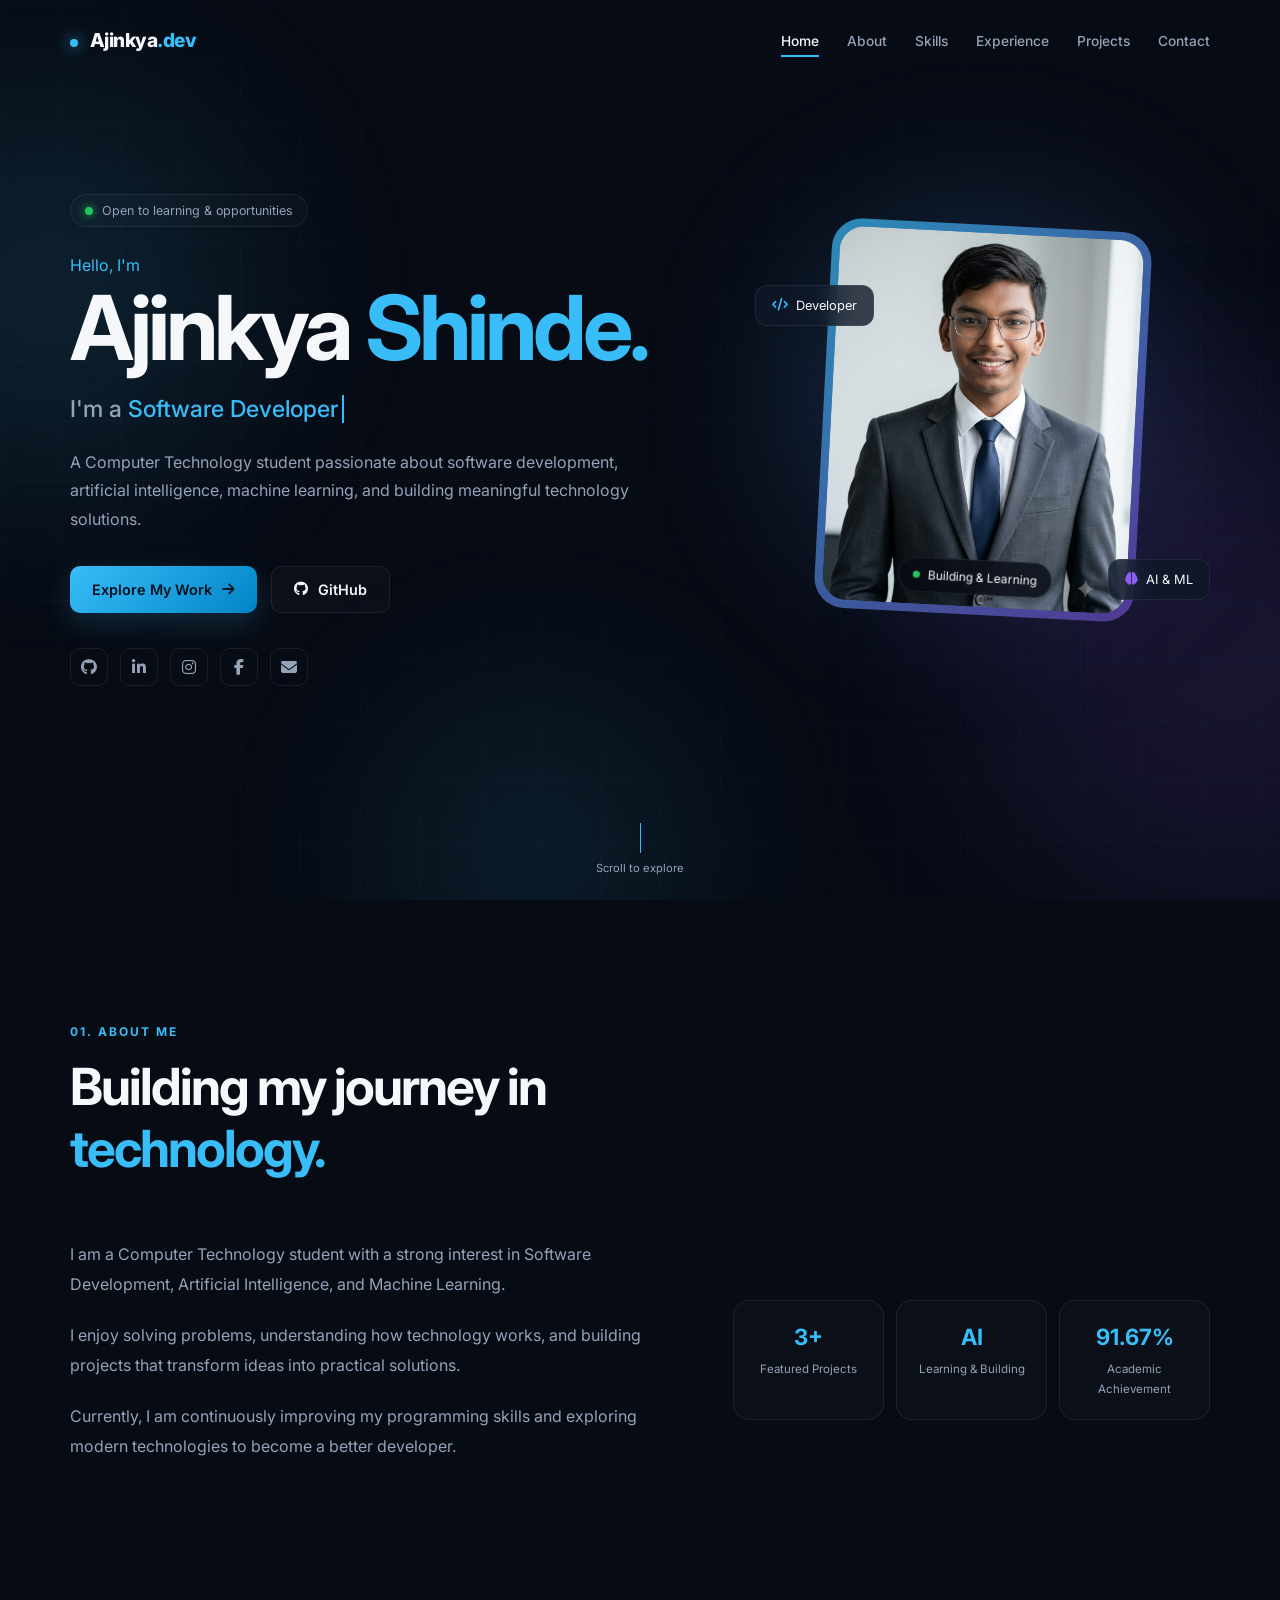
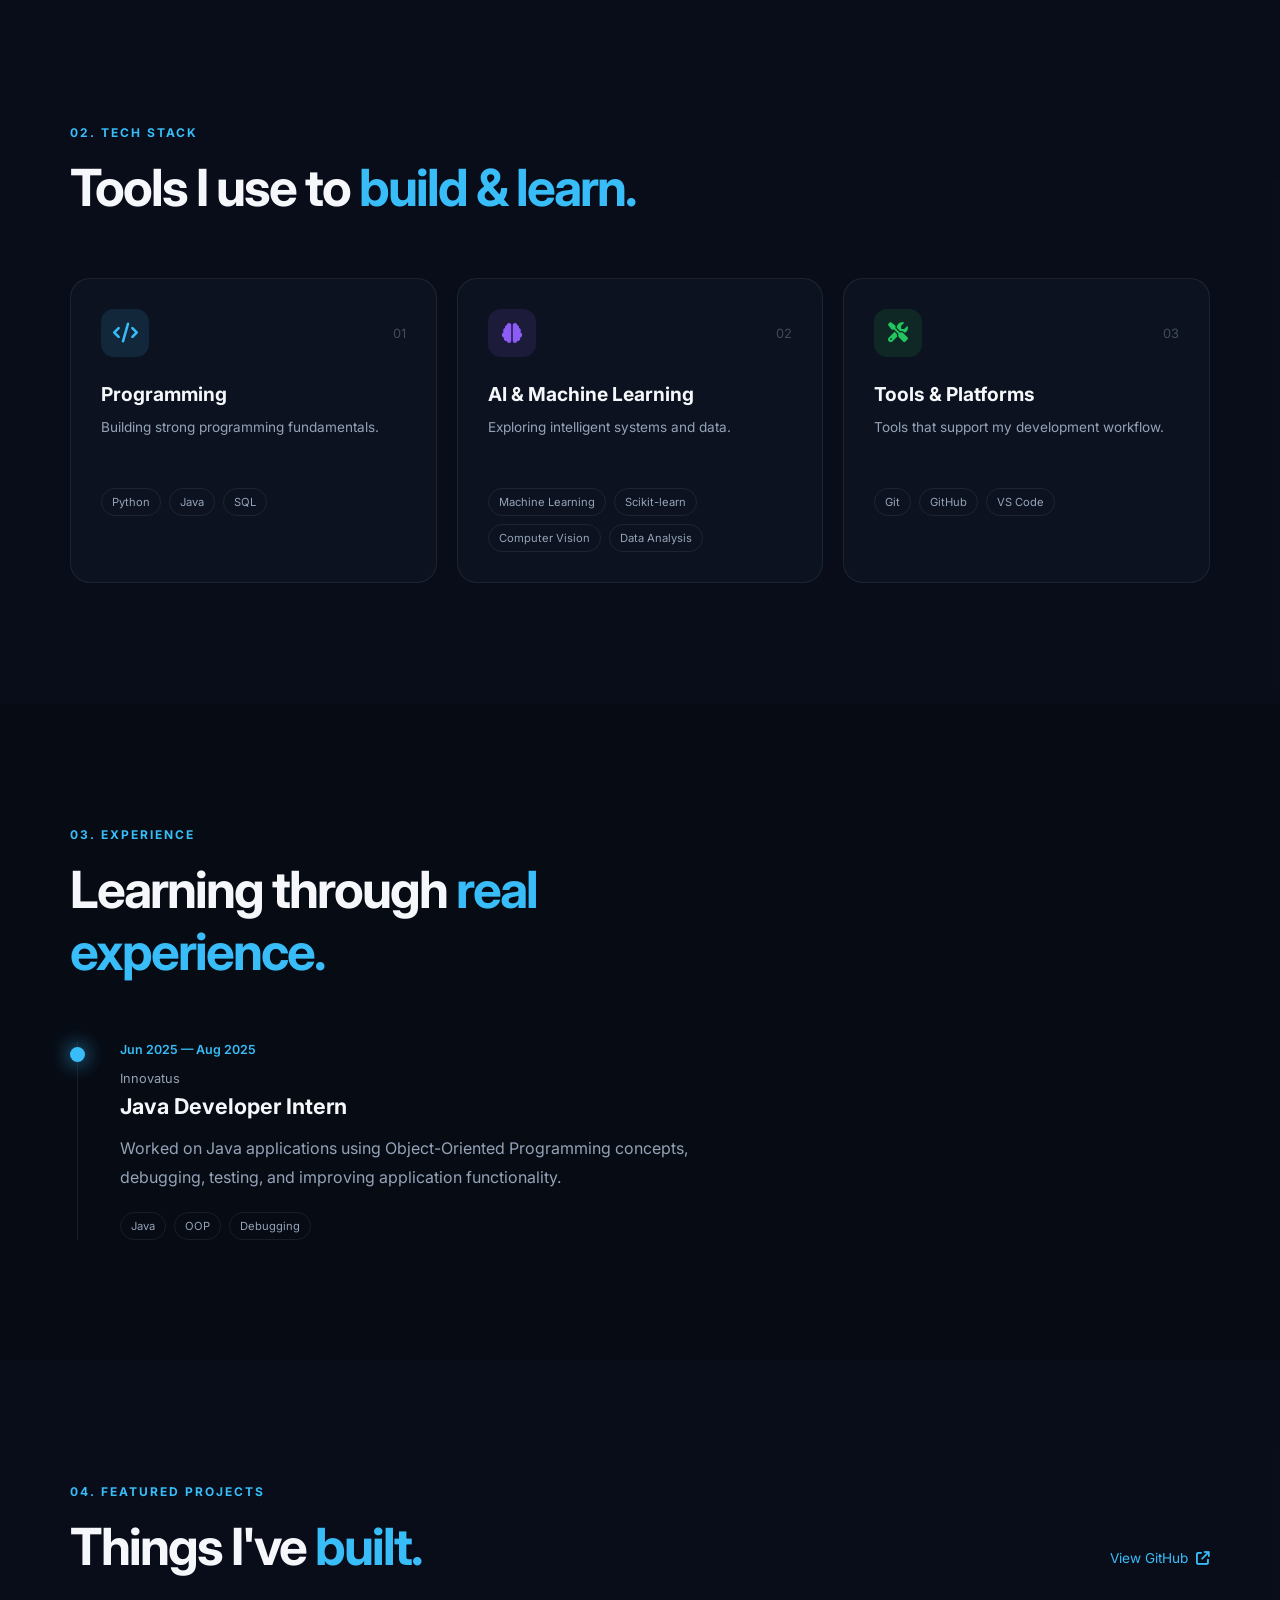
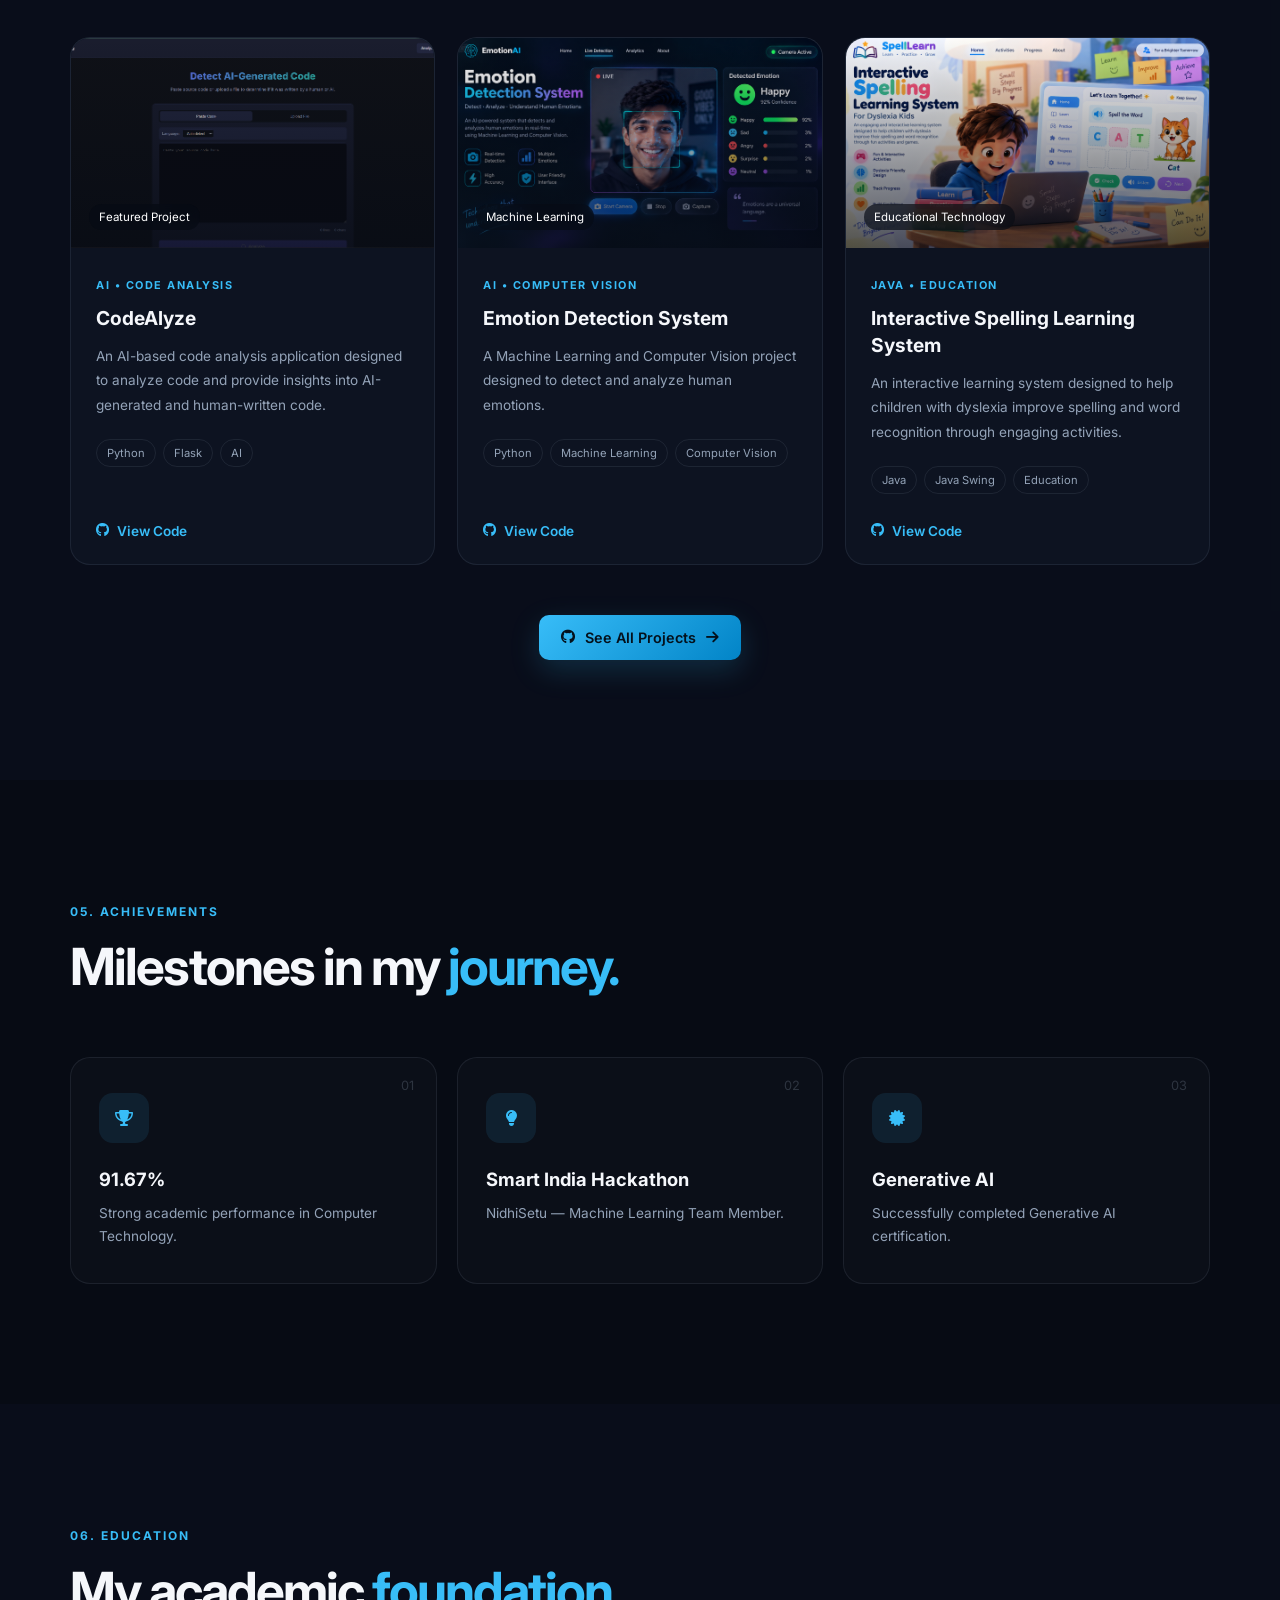
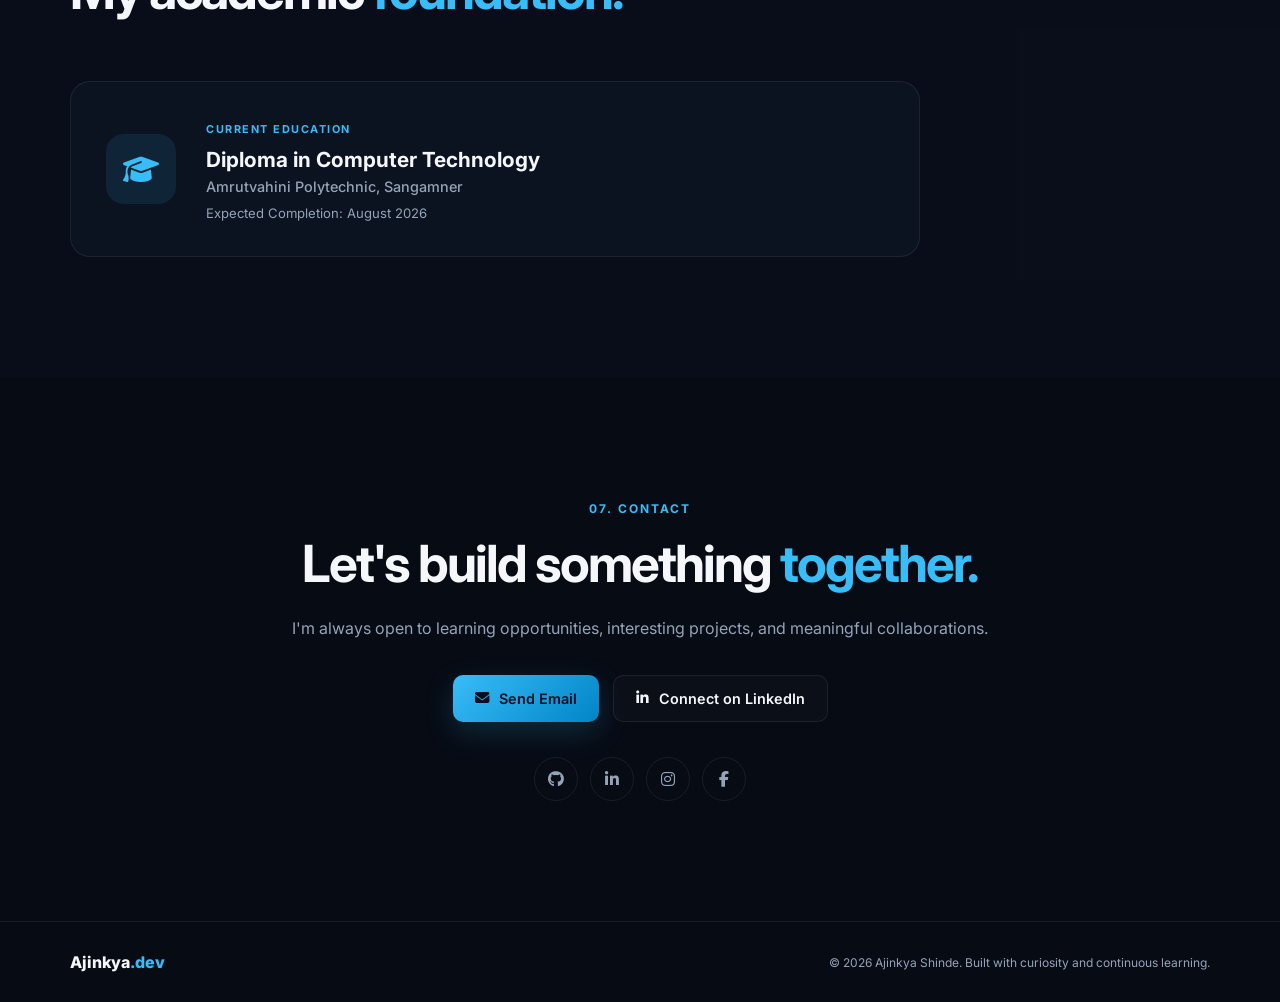
==== commit 9b1e011c: "first commit" ====
--- a/index.html
+++ b/index.html
@@ -1,694 +1,1473 @@
 <!DOCTYPE html>
 <html lang="en">
+
 <head>
-  <meta charset="UTF-8" />
-  <meta
-    name="viewport"
-    content="width=device-width, initial-scale=1.0"
-  />
-  <title>Ajinkya Shinde | Web Developer & Computer Technology Student</title>
-
-  <!-- SEO -->
-  <meta
-    name="description"
-    content="Portfolio of Ajinkya Shinde, a web developer and computer technology student. Explore projects, skills, GitHub stats, and contact information."
-  />
-  <meta
-    name="keywords"
-    content="Ajinkya Shinde, web developer, portfolio, front-end developer, JavaScript, HTML, CSS, computer technology student, Pune"
-  />
-  <meta name="author" content="Ajinkya Shinde" />
-
-  <!-- Open Graph / Social -->
-  <meta property="og:type" content="website" />
-  <meta property="og:title" content="Ajinkya Shinde | Web Developer" />
-  <meta
-    property="og:description"
-    content="Web Developer & Computer Technology Student — view my projects, skills, and GitHub activity."
-  />
-  <meta
-    property="og:url"
-    content="https://ajinkyashinde818.github.io/Portfolio/"
-  />
-  <meta
-    property="og:image"
-    content="https://ajinkyashinde818.github.io/Portfolio/src/ajinkya.jpg"
-  />
-
-  <!-- Styles -->
-  <link rel="stylesheet" href="style.css" />
-
-  <!-- Font Awesome for icons -->
-  <link
-    rel="stylesheet"
-    href="https://cdnjs.cloudflare.com/ajax/libs/font-awesome/6.4.0/css/all.min.css"
-  />
-
-  <!-- Google Fonts -->
-  <link
-    href="https://fonts.googleapis.com/css2?family=Inter:wght@300;400;500;600;700&display=swap"
-    rel="stylesheet"
-  />
-
-  <link rel="icon" type="image/png" href="src/Logo.jpg" />
+
+    <meta charset="UTF-8">
+
+    <meta name="viewport" content="width=device-width, initial-scale=1.0">
+
+    <meta name="description"
+        content="Ajinkya Shinde - Computer Technology Student and Aspiring Software & AI Developer">
+
+    <title>Ajinkya Shinde | Portfolio</title>
+
+
+    <!-- Google Font -->
+
+    <link rel="preconnect" href="https://fonts.googleapis.com">
+
+    <link rel="preconnect"
+        href="https://fonts.gstatic.com"
+        crossorigin>
+
+    <link href="https://fonts.googleapis.com/css2?family=Inter:wght@400;500;600;700;800&display=swap"
+        rel="stylesheet">
+
+
+    <!-- Font Awesome -->
+
+    <link rel="stylesheet"
+        href="https://cdnjs.cloudflare.com/ajax/libs/font-awesome/6.5.2/css/all.min.css">
+
+
+    <!-- CSS -->
+
+    <link rel="stylesheet" href="style.css">
+
 </head>
+
+
 <body>
-  <a href="#about" class="skip-link">Skip to main content</a>
-
-  <div class="container">
-    <!-- Navigation -->
-    <nav>
-      <div class="logo" aria-label="Ajinkya Shinde logo">AJINKYA SHINDE</div>
-      <div class="nav-links">
-        <a href="#about">About</a>
-        <a href="#skills">Skills</a>
-        <a href="#projects">Projects</a>
-        <a href="#stats">Stats</a>
-        <a href="#contact">Contact</a>
-      </div>
-      <button
-        class="menu-toggle"
-        aria-label="Toggle navigation menu"
-        aria-expanded="false"
-      >
-        <i class="fas fa-bars"></i>
-      </button>
-    </nav>
-
-    <!-- Hero / About Section -->
-    <main id="about" class="hero-section" aria-label="About Ajinkya">
-      <div class="hero-content">
-        <span class="pill">Open to Opportunities</span>
-        <h1>
-          Hi, I'm <span class="gradient-text">Ajinkya Shinde</span>
-        </h1>
-        <h2>Web Developer &amp; Computer Technology Student</h2>
-        <p>
-          I'm a passionate web developer and a diploma student in Computer
-          Technology. I enjoy building clean, responsive, and user-friendly
-          web applications.
-        </p>
-        <p>
-          I’m also a <strong>1st-level hackathon winner</strong> and love
-          solving problems, learning new technologies, and turning ideas into
-          working projects.
-        </p>
-        <div class="hero-buttons">
-          <a
-            href="src/Resume.pdf"
-            target="_blank"
-            rel="noopener noreferrer"
-            class="btn btn-primary"
-          >
-            <i class="fas fa-download"></i> Download Resume
-          </a>
-          <a href="#contact" class="btn btn-outline">
-            Contact Me <i class="fas fa-arrow-right"></i>
-          </a>
+
+
+    <!-- Scroll Progress -->
+
+    <div class="scroll-progress"></div>
+
+
+    <!-- Background -->
+
+    <div class="background-effects">
+
+        <div class="orb orb-one"></div>
+
+        <div class="orb orb-two"></div>
+
+        <div class="orb orb-three"></div>
+
+        <div class="grid-bg"></div>
+
+    </div>
+
+
+
+    <!-- ================= NAVBAR ================= -->
+
+    <header class="header">
+
+        <nav class="navbar container">
+
+
+            <a href="#home" class="logo">
+
+                <span class="logo-dot"></span>
+
+                Ajinkya<span class="logo-light">.dev</span>
+
+            </a>
+
+
+
+            <ul class="nav-links">
+
+                <li>
+                    <a href="#home" class="active">Home</a>
+                </li>
+
+                <li>
+                    <a href="#about">About</a>
+                </li>
+
+                <li>
+                    <a href="#skills">Skills</a>
+                </li>
+
+                <li>
+                    <a href="#experience">Experience</a>
+                </li>
+
+                <li>
+                    <a href="#projects">Projects</a>
+                </li>
+
+                <li>
+                    <a href="#contact">Contact</a>
+                </li>
+
+            </ul>
+
+
+
+            <button class="menu-toggle"
+                aria-label="Open Menu">
+
+                <i class="fa-solid fa-bars"></i>
+
+            </button>
+
+
+        </nav>
+
+    </header>
+
+
+
+    <main>
+
+
+        <!-- ================= HERO ================= -->
+
+        <section id="home" class="hero section">
+
+
+            <div class="container hero-container">
+
+
+                <div class="hero-content reveal">
+
+
+                    <div class="availability">
+
+                        <span></span>
+
+                        Open to learning & opportunities
+
+                    </div>
+
+
+                    <p class="hero-greeting">
+
+                        Hello, I'm
+
+                    </p>
+
+
+                    <h1>
+
+                        Ajinkya
+
+                        <span>Shinde.</span>
+
+                    </h1>
+
+
+                    <h2>
+
+                        I'm a
+
+                        <span id="typing-text"></span>
+
+                    </h2>
+
+
+                    <p class="hero-description">
+
+                        A Computer Technology student passionate about
+                        software development, artificial intelligence,
+                        machine learning, and building meaningful
+                        technology solutions.
+
+                    </p>
+
+
+
+                    <div class="hero-buttons">
+
+
+                        <a href="#projects"
+                            class="btn btn-primary">
+
+                            Explore My Work
+
+                            <i class="fa-solid fa-arrow-right"></i>
+
+                        </a>
+
+
+                        <a href="https://github.com/ajinkyashinde818/"
+                            target="_blank"
+                            class="btn btn-secondary">
+
+                            <i class="fa-brands fa-github"></i>
+
+                            GitHub
+
+                        </a>
+
+
+                    </div>
+
+
+
+                    <div class="hero-socials">
+
+
+                        <a href="https://github.com/ajinkyashinde818/"
+                            target="_blank"
+                            aria-label="GitHub">
+
+                            <i class="fa-brands fa-github"></i>
+
+                        </a>
+
+
+                        <a href="https://www.linkedin.com/in/ajinkyashinde818/"
+                            target="_blank"
+                            aria-label="LinkedIn">
+
+                            <i class="fa-brands fa-linkedin-in"></i>
+
+                        </a>
+
+
+                        <!-- Replace with your Instagram link -->
+
+                        <a href="#"
+                            target="_blank"
+                            aria-label="Instagram">
+
+                            <i class="fa-brands fa-instagram"></i>
+
+                        </a>
+
+
+                        <!-- Replace with your Facebook link -->
+
+                        <a href="#"
+                            target="_blank"
+                            aria-label="Facebook">
+
+                            <i class="fa-brands fa-facebook-f"></i>
+
+                        </a>
+
+
+                        <a href="mailto:ajinkyashinde818@gmail.com"
+                            aria-label="Email">
+
+                            <i class="fa-solid fa-envelope"></i>
+
+                        </a>
+
+
+                    </div>
+
+
+                </div>
+
+
+
+                <!-- Hero Visual -->
+
+                <div class="hero-visual reveal">
+
+
+                    <div class="profile-glow"></div>
+
+
+                    <div class="profile-card">
+
+
+                        <img src="src/Ajinkya.jpeg"
+                            alt="Ajinkya Shinde">
+
+
+                        <div class="profile-status">
+
+                            <span></span>
+
+                            Building & Learning
+
+                        </div>
+
+
+                    </div>
+
+
+                    <div class="floating-card card-code">
+
+                        <i class="fa-solid fa-code"></i>
+
+                        <span>Developer</span>
+
+                    </div>
+
+
+                    <div class="floating-card card-ai">
+
+                        <i class="fa-solid fa-brain"></i>
+
+                        <span>AI & ML</span>
+
+                    </div>
+
+
+                </div>
+
+
+            </div>
+
+
+            <a href="#about"
+                class="scroll-down">
+
+                <span></span>
+
+                Scroll to explore
+
+            </a>
+
+
+        </section>
+
+
+
+        <!-- ================= ABOUT ================= -->
+
+        <section id="about" class="section">
+
+
+            <div class="container">
+
+
+                <div class="section-heading reveal">
+
+                    <span class="section-label">
+
+                        01. ABOUT ME
+
+                    </span>
+
+
+                    <h2>
+
+                        Building my journey in
+
+                        <span>technology.</span>
+
+                    </h2>
+
+                </div>
+
+
+
+                <div class="about-grid">
+
+
+                    <div class="about-text reveal">
+
+
+                        <p>
+
+                            I am a Computer Technology student with a strong
+                            interest in Software Development, Artificial
+                            Intelligence, and Machine Learning.
+
+                        </p>
+
+
+                        <p>
+
+                            I enjoy solving problems, understanding how
+                            technology works, and building projects that
+                            transform ideas into practical solutions.
+
+                        </p>
+
+
+                        <p>
+
+                            Currently, I am continuously improving my
+                            programming skills and exploring modern
+                            technologies to become a better developer.
+
+                        </p>
+
+
+                    </div>
+
+
+
+                    <div class="about-stats reveal">
+
+
+                        <div class="stat-card">
+
+                            <strong>3+</strong>
+
+                            <span>Featured Projects</span>
+
+                        </div>
+
+
+                        <div class="stat-card">
+
+                            <strong>AI</strong>
+
+                            <span>Learning & Building</span>
+
+                        </div>
+
+
+                        <div class="stat-card">
+
+                            <strong>91.67%</strong>
+
+                            <span>Academic Achievement</span>
+
+                        </div>
+
+
+                    </div>
+
+
+                </div>
+
+
+            </div>
+
+
+        </section>
+
+
+
+        <!-- ================= SKILLS ================= -->
+
+        <section id="skills"
+            class="section section-dark">
+
+
+            <div class="container">
+
+
+                <div class="section-heading reveal">
+
+                    <span class="section-label">
+
+                        02. TECH STACK
+
+                    </span>
+
+
+                    <h2>
+
+                        Tools I use to
+
+                        <span>build & learn.</span>
+
+                    </h2>
+
+                </div>
+
+
+
+                <div class="skills-grid">
+
+
+                    <!-- Programming -->
+
+                    <div class="skill-card reveal">
+
+                        <div class="skill-top">
+
+                            <div class="skill-icon">
+
+                                <i class="fa-solid fa-code"></i>
+
+                            </div>
+
+
+                            <span>01</span>
+
+                        </div>
+
+
+                        <h3>
+
+                            Programming
+
+                        </h3>
+
+
+                        <p>
+
+                            Building strong programming fundamentals.
+
+                        </p>
+
+
+                        <div class="skill-tags">
+
+                            <span>Python</span>
+
+                            <span>Java</span>
+
+                            <span>SQL</span>
+
+                        </div>
+
+
+                    </div>
+
+
+
+                    <!-- AI -->
+
+                    <div class="skill-card reveal">
+
+                        <div class="skill-top">
+
+                            <div class="skill-icon purple">
+
+                                <i class="fa-solid fa-brain"></i>
+
+                            </div>
+
+
+                            <span>02</span>
+
+                        </div>
+
+
+                        <h3>
+
+                            AI & Machine Learning
+
+                        </h3>
+
+
+                        <p>
+
+                            Exploring intelligent systems and data.
+
+                        </p>
+
+
+                        <div class="skill-tags">
+
+                            <span>Machine Learning</span>
+
+                            <span>Scikit-learn</span>
+
+                            <span>Computer Vision</span>
+
+                            <span>Data Analysis</span>
+
+                        </div>
+
+
+                    </div>
+
+
+
+                    <!-- Tools -->
+
+                    <div class="skill-card reveal">
+
+                        <div class="skill-top">
+
+                            <div class="skill-icon green">
+
+                                <i class="fa-solid fa-screwdriver-wrench"></i>
+
+                            </div>
+
+
+                            <span>03</span>
+
+                        </div>
+
+
+                        <h3>
+
+                            Tools & Platforms
+
+                        </h3>
+
+
+                        <p>
+
+                            Tools that support my development workflow.
+
+                        </p>
+
+
+                        <div class="skill-tags">
+
+                            <span>Git</span>
+
+                            <span>GitHub</span>
+
+                            <span>VS Code</span>
+
+                        </div>
+
+
+                    </div>
+
+
+                </div>
+
+
+            </div>
+
+
+        </section>
+
+
+
+        <!-- ================= EXPERIENCE ================= -->
+
+        <section id="experience"
+            class="section">
+
+
+            <div class="container">
+
+
+                <div class="section-heading reveal">
+
+                    <span class="section-label">
+
+                        03. EXPERIENCE
+
+                    </span>
+
+
+                    <h2>
+
+                        Learning through
+
+                        <span>real experience.</span>
+
+                    </h2>
+
+                </div>
+
+
+
+                <div class="timeline reveal">
+
+
+                    <div class="timeline-line"></div>
+
+
+                    <div class="timeline-item">
+
+
+                        <div class="timeline-dot"></div>
+
+
+                        <div class="timeline-date">
+
+                            Jun 2025 — Aug 2025
+
+                        </div>
+
+
+                        <div class="timeline-content">
+
+                            <span class="timeline-company">
+
+                                Innovatus
+
+                            </span>
+
+
+                            <h3>
+
+                                Java Developer Intern
+
+                            </h3>
+
+
+                            <p>
+
+                                Worked on Java applications using
+                                Object-Oriented Programming concepts,
+                                debugging, testing, and improving
+                                application functionality.
+
+                            </p>
+
+
+                            <div class="timeline-tags">
+
+                                <span>Java</span>
+
+                                <span>OOP</span>
+
+                                <span>Debugging</span>
+
+                            </div>
+
+
+                        </div>
+
+
+                    </div>
+
+
+                </div>
+
+
+            </div>
+
+
+        </section>
+
+
+
+        <!-- ================= PROJECTS ================= -->
+
+        <section id="projects"
+            class="section section-dark">
+
+
+            <div class="container">
+
+
+                <div class="projects-heading">
+
+
+                    <div class="section-heading reveal">
+
+                        <span class="section-label">
+
+                            04. FEATURED PROJECTS
+
+                        </span>
+
+
+                        <h2>
+
+                            Things I've
+
+                            <span>built.</span>
+
+                        </h2>
+
+                    </div>
+
+
+                    <a href="https://github.com/ajinkyashinde818/"
+                        target="_blank"
+                        class="text-link reveal">
+
+                        View GitHub
+
+                        <i class="fa-solid fa-arrow-up-right-from-square"></i>
+
+                    </a>
+
+
+                </div>
+
+
+
+                <div class="projects-grid">
+
+
+                    <!-- Project 1 -->
+
+                    <article class="project-card reveal">
+
+
+                        <div class="project-image">
+
+                            <img src="src/codealyze.png"
+                                alt="CodeAlyze">
+
+
+                            <div class="project-overlay">
+
+                                <span>
+
+                                    Featured Project
+
+                                </span>
+
+                            </div>
+
+
+                        </div>
+
+
+                        <div class="project-content">
+
+
+                            <span class="project-category">
+
+                                AI • CODE ANALYSIS
+
+                            </span>
+
+
+                            <h3>
+
+                                CodeAlyze
+
+                            </h3>
+
+
+                            <p>
+
+                                An AI-based code analysis application designed
+                                to analyze code and provide insights into
+                                AI-generated and human-written code.
+
+                            </p>
+
+
+                            <div class="project-tech">
+
+                                <span>Python</span>
+
+                                <span>Flask</span>
+
+                                <span>AI</span>
+
+                            </div>
+
+
+                        </div>
+
+
+                        <div class="project-footer">
+
+
+                            <a href="https://github.com/ajinkyashinde818/"
+                                target="_blank">
+
+                                <i class="fa-brands fa-github"></i>
+
+                                View Code
+
+                            </a>
+
+
+                        </div>
+
+
+                    </article>
+
+
+
+                    <!-- Project 2 -->
+
+                    <article class="project-card reveal">
+
+
+                        <div class="project-image">
+
+                            <img src="src/emotiondetection.png"
+                                alt="Emotion Detection System">
+
+
+                            <div class="project-overlay">
+
+                                <span>
+
+                                    Machine Learning
+
+                                </span>
+
+                            </div>
+
+
+                        </div>
+
+
+                        <div class="project-content">
+
+
+                            <span class="project-category">
+
+                                AI • COMPUTER VISION
+
+                            </span>
+
+
+                            <h3>
+
+                                Emotion Detection System
+
+                            </h3>
+
+
+                            <p>
+
+                                A Machine Learning and Computer Vision project
+                                designed to detect and analyze human emotions.
+
+                            </p>
+
+
+                            <div class="project-tech">
+
+                                <span>Python</span>
+
+                                <span>Machine Learning</span>
+
+                                <span>Computer Vision</span>
+
+                            </div>
+
+
+                        </div>
+
+
+                        <div class="project-footer">
+
+
+                            <a href="https://github.com/ajinkyashinde818/"
+                                target="_blank">
+
+                                <i class="fa-brands fa-github"></i>
+
+                                View Code
+
+                            </a>
+
+
+                        </div>
+
+
+                    </article>
+
+
+
+                    <!-- Project 3 -->
+
+                    <article class="project-card reveal">
+
+
+                        <div class="project-image">
+
+                            <img src="src/spellinglearning.png"
+                                alt="Interactive Spelling Learning System">
+
+
+                            <div class="project-overlay">
+
+                                <span>
+
+                                    Educational Technology
+
+                                </span>
+
+                            </div>
+
+
+                        </div>
+
+
+                        <div class="project-content">
+
+
+                            <span class="project-category">
+
+                                JAVA • EDUCATION
+
+                            </span>
+
+
+                            <h3>
+
+                                Interactive Spelling Learning System
+
+                            </h3>
+
+
+                            <p>
+
+                                An interactive learning system designed to
+                                help children with dyslexia improve spelling
+                                and word recognition through engaging
+                                activities.
+
+                            </p>
+
+
+                            <div class="project-tech">
+
+                                <span>Java</span>
+
+                                <span>Java Swing</span>
+
+                                <span>Education</span>
+
+                            </div>
+
+
+                        </div>
+
+
+                        <div class="project-footer">
+
+
+                            <a href="https://github.com/ajinkyashinde818/-INTERACTIVE-SPELLING-LEARNING-SYSTEM-FOR-DYSLEXIA-KIDS"
+                                target="_blank">
+
+                                <i class="fa-brands fa-github"></i>
+
+                                View Code
+
+                            </a>
+
+
+                        </div>
+
+
+                    </article>
+
+
+                </div>
+
+
+
+                <!-- All Projects -->
+
+
+                <div class="all-projects reveal">
+
+
+                    <a href="https://github.com/ajinkyashinde818/"
+                        target="_blank"
+                        class="btn btn-primary">
+
+                        <i class="fa-brands fa-github"></i>
+
+                        See All Projects
+
+                        <i class="fa-solid fa-arrow-right"></i>
+
+                    </a>
+
+
+                </div>
+
+
+            </div>
+
+
+        </section>
+
+
+
+        <!-- ================= ACHIEVEMENTS ================= -->
+
+        <section id="achievements"
+            class="section">
+
+
+            <div class="container">
+
+
+                <div class="section-heading reveal">
+
+                    <span class="section-label">
+
+                        05. ACHIEVEMENTS
+
+                    </span>
+
+
+                    <h2>
+
+                        Milestones in my
+
+                        <span>journey.</span>
+
+                    </h2>
+
+                </div>
+
+
+
+                <div class="achievements-grid">
+
+
+                    <div class="achievement-card reveal">
+
+                        <div class="achievement-number">
+
+                            01
+
+                        </div>
+
+
+                        <div class="achievement-icon">
+
+                            <i class="fa-solid fa-trophy"></i>
+
+                        </div>
+
+
+                        <h3>
+
+                            91.67%
+
+                        </h3>
+
+
+                        <p>
+
+                            Strong academic performance in
+                            Computer Technology.
+
+                        </p>
+
+
+                    </div>
+
+
+
+                    <div class="achievement-card reveal">
+
+                        <div class="achievement-number">
+
+                            02
+
+                        </div>
+
+
+                        <div class="achievement-icon">
+
+                            <i class="fa-solid fa-lightbulb"></i>
+
+                        </div>
+
+
+                        <h3>
+
+                            Smart India Hackathon
+
+                        </h3>
+
+
+                        <p>
+
+                            NidhiSetu — Machine Learning Team Member.
+
+                        </p>
+
+
+                    </div>
+
+
+
+                    <div class="achievement-card reveal">
+
+                        <div class="achievement-number">
+
+                            03
+
+                        </div>
+
+
+                        <div class="achievement-icon">
+
+                            <i class="fa-solid fa-certificate"></i>
+
+                        </div>
+
+
+                        <h3>
+
+                            Generative AI
+
+                        </h3>
+
+
+                        <p>
+
+                            Successfully completed Generative AI
+                            certification.
+
+                        </p>
+
+
+                    </div>
+
+
+                </div>
+
+
+            </div>
+
+
+        </section>
+
+
+
+        <!-- ================= EDUCATION ================= -->
+
+        <section id="education"
+            class="section section-dark">
+
+
+            <div class="container">
+
+
+                <div class="section-heading reveal">
+
+                    <span class="section-label">
+
+                        06. EDUCATION
+
+                    </span>
+
+
+                    <h2>
+
+                        My academic
+
+                        <span>foundation.</span>
+
+                    </h2>
+
+                </div>
+
+
+
+                <div class="education-card reveal">
+
+
+                    <div class="education-icon">
+
+                        <i class="fa-solid fa-graduation-cap"></i>
+
+                    </div>
+
+
+                    <div class="education-content">
+
+
+                        <span>
+
+                            CURRENT EDUCATION
+
+                        </span>
+
+
+                        <h3>
+
+                            Diploma in Computer Technology
+
+                        </h3>
+
+
+                        <h4>
+
+                            Amrutvahini Polytechnic, Sangamner
+
+                        </h4>
+
+
+                        <p>
+
+                            Expected Completion: August 2026
+
+                        </p>
+
+
+                    </div>
+
+
+                </div>
+
+
+            </div>
+
+
+        </section>
+
+
+
+        <!-- ================= CONTACT ================= -->
+
+        <section id="contact"
+            class="section contact-section">
+
+
+            <div class="container">
+
+
+                <div class="contact-content reveal">
+
+
+                    <span class="section-label">
+
+                        07. CONTACT
+
+                    </span>
+
+
+                    <h2>
+
+                        Let's build something
+
+                        <span>together.</span>
+
+                    </h2>
+
+
+                    <p>
+
+                        I'm always open to learning opportunities,
+                        interesting projects, and meaningful
+                        collaborations.
+
+                    </p>
+
+
+
+                    <div class="contact-buttons">
+
+
+                        <a href="mailto:ajinkyashinde818@gmail.com"
+                            class="btn btn-primary">
+
+                            <i class="fa-solid fa-envelope"></i>
+
+                            Send Email
+
+                        </a>
+
+
+                        <a href="https://www.linkedin.com/in/ajinkyashinde818/"
+                            target="_blank"
+                            class="btn btn-secondary">
+
+                            <i class="fa-brands fa-linkedin-in"></i>
+
+                            Connect on LinkedIn
+
+                        </a>
+
+
+                    </div>
+
+
+
+                    <div class="contact-socials">
+
+
+                        <a href="https://github.com/ajinkyashinde818/"
+                            target="_blank"
+                            aria-label="GitHub">
+
+                            <i class="fa-brands fa-github"></i>
+
+                        </a>
+
+
+                        <a href="https://www.linkedin.com/in/ajinkyashinde818/"
+                            target="_blank"
+                            aria-label="LinkedIn">
+
+                            <i class="fa-brands fa-linkedin-in"></i>
+
+                        </a>
+
+
+                        <!-- Replace with Instagram -->
+
+                        <a href="#"
+                            target="_blank"
+                            aria-label="Instagram">
+
+                            <i class="fa-brands fa-instagram"></i>
+
+                        </a>
+
+
+                        <!-- Replace with Facebook -->
+
+                        <a href="#"
+                            target="_blank"
+                            aria-label="Facebook">
+
+                            <i class="fa-brands fa-facebook-f"></i>
+
+                        </a>
+
+
+                    </div>
+
+
+                </div>
+
+
+            </div>
+
+
+        </section>
+
+
+    </main>
+
+
+
+    <!-- ================= FOOTER ================= -->
+
+    <footer>
+
+
+        <div class="container footer-content">
+
+
+            <a href="#home"
+                class="footer-logo">
+
+                Ajinkya<span>.dev</span>
+
+            </a>
+
+
+            <p>
+
+                © 2026 Ajinkya Shinde.
+                Built with curiosity and continuous learning.
+
+            </p>
+
+
         </div>
-        <div class="hero-meta">
-          <span><i class="fas fa-location-dot"></i> Pune, India</span>
-          <span><i class="fas fa-code"></i> Web Development • Frontend</span>
-        </div>
-      </div>
-
-      <div class="hero-image">
-        <div class="profile-image">
-          <img
-            src="src/ajinkya.jpg"
-            alt="Portrait of Ajinkya Shinde"
-            loading="lazy"
-          />
-        </div>
-      </div>
-    </main>
-
-    <!-- Tech Stack Section -->
-    <section id="skills" class="section" aria-labelledby="skills-heading">
-      <h2 id="skills-heading" class="section-title">
-        <span class="gradient-text">Tech Stack</span>
-      </h2>
-
-      <p class="section-subtitle">
-        These are the technologies I use to build projects and learn new
-        concepts.
-      </p>
-
-      <div class="tabs" aria-label="Skills tabs">
-        <div class="tabs-list" role="tablist">
-          <button
-            class="tab-trigger active"
-            data-tab="languages"
-            role="tab"
-            aria-selected="true"
-          >
-            Languages
-          </button>
-          <button
-            class="tab-trigger"
-            data-tab="tools"
-            role="tab"
-            aria-selected="false"
-          >
-            Tools
-          </button>
-          <button
-            class="tab-trigger"
-            data-tab="frameworks"
-            role="tab"
-            aria-selected="false"
-          >
-            Frameworks
-          </button>
-        </div>
-
-        <div
-          class="tab-content active"
-          id="languages"
-          role="tabpanel"
-          aria-label="Programming Languages"
-        >
-          <div class="card">
-            <div class="badge-container">
-              <span class="badge bg-blue-600">C</span>
-              <span class="badge bg-blue-600">C++</span>
-              <span class="badge bg-orange-600">HTML5</span>
-              <span class="badge bg-blue-500">CSS3</span>
-              <span class="badge bg-yellow-500">JavaScript</span>
-              <span class="badge bg-orange-500">Android</span>
-              <span class="badge bg-orange-500">Java</span>
-              <span class="badge bg-blue-700">Python</span>
-            </div>
-          </div>
-        </div>
-
-        <div
-          class="tab-content"
-          id="tools"
-          role="tabpanel"
-          aria-label="Tools"
-        >
-          <div class="card">
-            <div class="badge-container">
-              <span class="badge bg-gray-700">Git &amp; GitHub</span>
-              <span class="badge bg-red-500">Figma</span>
-              <span class="badge bg-purple-600">VS Code</span>
-            </div>
-          </div>
-        </div>
-
-        <div
-          class="tab-content"
-          id="frameworks"
-          role="tabpanel"
-          aria-label="Frameworks"
-        >
-          <div class="card">
-            <div class="badge-container">
-              <span class="badge bg-blue-400">React</span>
-            </div>
-          </div>
-        </div>
-      </div>
-    </section>
-
-    <!-- Projects Section -->
-    <section id="projects" class="section" aria-labelledby="projects-heading">
-      <h2 id="projects-heading" class="section-title">
-        <span class="gradient-text">Projects</span>
-      </h2>
-
-      <p class="section-subtitle">
-        A few of the projects I’ve built to practice and improve my skills.
-      </p>
-
-      <div class="projects-grid">
-        <!-- Project 1 -->
-        <article class="project-card">
-          <div class="project-image">
-            <img
-              src="src/Analyze.png"
-              alt="Screenshot of AI Code Authenticator app"
-              loading="lazy"
-            />
-          </div>
-          <div class="project-header">
-            <h3>AI Code Authenticator</h3>
-          </div>
-          <div class="project-content">
-            <p>
-              An intelligent web application that uses AI to authenticate and verify code snippets. Built using modern web technologies, this project demonstrates my ability to integrate AI APIs, handle complex logic, and create practical solutions for real-world problems.
-            </p>
-            <div class="project-tags">
-              <span class="tag">JavaScript</span>
-              <span class="tag">HTML</span>
-              <span class="tag">CSS</span>
-              <span class="tag">AI Integration</span>
-            </div>
-          </div>
-          <div class="project-footer">
-            <a
-              href="https://github.com/ajinkyashinde818/Ai-code-Authenticator"
-              class="btn btn-sm btn-outline"
-              target="_blank"
-              rel="noopener noreferrer"
-            >
-              <i class="fab fa-github"></i> Code
-            </a>
-            <a
-              href="https://ai-code-authenticator.vercel.app/"
-              class="btn btn-sm"
-              target="_blank"
-              rel="noopener noreferrer"
-            >
-              <i class="fas fa-external-link-alt"></i> Live Demo
-            </a>
-          </div>
-        </article>
-
-        <!-- Project 2 -->
-        <article class="project-card">
-          <div class="project-image">
-            <img
-              src="src/translate.png"
-              alt="Screenshot of Text to Speech web app"
-              loading="lazy"
-            />
-          </div>
-          <div class="project-header">
-            <h3>Text to Speech Web App</h3>
-          </div>
-          <div class="project-content">
-            <p>
-              A browser-based app that converts text into spoken audio using
-              the Web Speech API. Users can input text, choose voices, and
-              adjust rate and pitch. This project shows my ability to work
-              with browser APIs and create interactive UI experiences.
-            </p>
-            <div class="project-tags">
-              <span class="tag">JavaScript</span>
-              <span class="tag">HTML</span>
-              <span class="tag">CSS</span>
-              <span class="tag">Web Speech API</span>
-            </div>
-          </div>
-          <div class="project-footer">
-            <a
-              href="https://github.com/ajinkyashinde818/Text-to-Speech"
-              class="btn btn-sm btn-outline"
-              target="_blank"
-              rel="noopener noreferrer"
-            >
-              <i class="fab fa-github"></i> Code
-            </a>
-            <a
-              href="https://ajinkyashinde818.github.io/Text-to-Speech/"
-              class="btn btn-sm"
-              target="_blank"
-              rel="noopener noreferrer"
-            >
-              <i class="fas fa-external-link-alt"></i> Live Demo
-            </a>
-          </div>
-        </article>
-
-        <!-- Project 3 -->
-        <article class="project-card">
-          <div class="project-image">
-            <img
-              src="src/Image-Gen.png"
-              alt="Screenshot of Image Generator app"
-              loading="lazy"
-            />
-          </div>
-          <div class="project-header">
-            <h3>Image Generator</h3>
-          </div>
-          <div class="project-content">
-            <p>
-              A fun web application that generates random images with a single
-              click. Built using HTML, CSS, and JavaScript, it highlights my
-              skills in handling dynamic content and using APIs or data
-              sources to power visual experiences.
-            </p>
-            <div class="project-tags">
-              <span class="tag">HTML</span>
-              <span class="tag">CSS</span>
-              <span class="tag">JavaScript</span>
-              <span class="tag">TypeScript (concepts)</span>
-            </div>
-          </div>
-          <div class="project-footer">
-            <a
-              href="https://github.com/ajinkyashinde818/Image-Generator"
-              class="btn btn-sm btn-outline"
-              target="_blank"
-              rel="noopener noreferrer"
-            >
-              <i class="fab fa-github"></i> Code
-            </a>
-            <a
-              href="https://ajinkyashinde818.github.io/Image-Generator/"
-              class="btn btn-sm"
-              target="_blank"
-              rel="noopener noreferrer"
-            >
-              <i class="fas fa-external-link-alt"></i> Live Demo
-            </a>
-          </div>
-        </article>
-      </div>
-
-      <div class="projects-footer">
-        <a
-          href="https://github.com/ajinkyashinde818?tab=repositories"
-          target="_blank"
-          rel="noopener noreferrer"
-          class="text-link"
-        >
-          View more projects on GitHub
-          <i class="fas fa-arrow-up-right-from-square"></i>
-        </a>
-      </div>
-    </section>
-
-    <!-- GitHub Stats Section -->
-    <section id="stats" class="section" aria-labelledby="stats-heading">
-      <h2 id="stats-heading" class="section-title">
-        <span class="gradient-text">GitHub Stats</span>
-      </h2>
-
-      <p class="section-subtitle">
-        A quick look at my GitHub activity, streaks, and most used languages.
-      </p>
-
-      <div class="stats-tabs">
-        <div class="tabs-list" role="tablist">
-          <button
-            class="tab-trigger active"
-            data-tab="stats-overview"
-            role="tab"
-            aria-selected="true"
-          >
-            Overview
-          </button>
-          <button
-            class="tab-trigger"
-            data-tab="stats-streak"
-            role="tab"
-            aria-selected="false"
-          >
-            Streak
-          </button>
-          <button
-            class="tab-trigger"
-            data-tab="stats-languages"
-            role="tab"
-            aria-selected="false"
-          >
-            Languages
-          </button>
-        </div>
-
-        <div
-          class="tab-content active"
-          id="stats-overview"
-          role="tabpanel"
-          aria-label="GitHub Overview Stats"
-        >
-          <div class="card stats-card">
-            <img
-              src="https://github-readme-stats.vercel.app/api?username=ajinkyashinde818&show_icons=true&theme=radical"
-              alt="GitHub stats overview for Ajinkya Shinde"
-              loading="lazy"
-              onerror="this.style.display='none'"
-            />
-          </div>
-        </div>
-
-        <div
-          class="tab-content"
-          id="stats-streak"
-          role="tabpanel"
-          aria-label="GitHub Streak Stats"
-        >
-          <div class="card stats-card">
-            <img
-              src="https://streak-stats.demolab.com?user=ajinkyashinde818&theme=radical"
-              alt="GitHub contribution streak for Ajinkya Shinde"
-              loading="lazy"
-              onerror="this.style.display='none'"
-            />
-          </div>
-        </div>
-
-        <div
-          class="tab-content"
-          id="stats-languages"
-          role="tabpanel"
-          aria-label="Top Languages"
-        >
-          <div class="card stats-card">
-            <img
-              src="https://github-readme-stats.vercel.app/api/top-langs/?username=ajinkyashinde818&theme=radical&layout=compact"
-              alt="Most used programming languages of Ajinkya Shinde"
-              loading="lazy"
-              onerror="this.style.display='none'"
-            />
-          </div>
-        </div>
-      </div>
-    </section>
-
-    <!-- Quote Section -->
-    <section class="section quote-section" aria-label="Developer quote">
-      <div class="card">
-        <h3>Dev Quote</h3>
-        <blockquote>
-          “Code is like humor. When you have to explain it, it’s bad.”
-          <footer>— Cory House</footer>
-        </blockquote>
-      </div>
-    </section>
-
-    <!-- Contact Section -->
-    <section id="contact" class="section" aria-labelledby="contact-heading">
-      <h2 id="contact-heading" class="section-title">
-        <span class="gradient-text">Get In Touch</span>
-      </h2>
-
-      <p class="section-subtitle">
-        Have an idea, opportunity, or question? Feel free to reach out.
-      </p>
-
-      <div class="contact-grid">
-        <div class="card">
-          <div class="card-header">
-            <h3>Contact Me</h3>
-            <p>
-              Fill out the form and I’ll respond as soon as I can. Your
-              message will be sent directly to my email.
-            </p>
-          </div>
-          <div class="card-content">
-            <form id="contact-form" class="contact-form">
-              <div class="form-group">
-                <label for="name">Name</label>
-                <input
-                  type="text"
-                  id="name"
-                  name="from_name"
-                  placeholder="Your name"
-                  required
-                />
-              </div>
-              <div class="form-group">
-                <label for="email">Email</label>
-                <input
-                  type="email"
-                  id="email"
-                  name="from_email"
-                  placeholder="Your email"
-                  required
-                />
-              </div>
-              <div class="form-group">
-                <label for="message">Message</label>
-                <textarea
-                  id="message"
-                  name="message"
-                  placeholder="Your message"
-                  rows="5"
-                  required
-                ></textarea>
-              </div>
-              <button type="submit" class="btn btn-primary btn-block">
-                Send Message
-              </button>
-              <p id="form-status" class="form-status" aria-live="polite"></p>
-            </form>
-          </div>
-        </div>
-
-        <div class="card">
-          <div class="card-header">
-            <h3>Connect With Me</h3>
-            <p>You can also find me on these platforms.</p>
-          </div>
-          <div class="card-content">
-            <div class="connect-list">
-              <div class="connect-item">
-                <div class="connect-icon">
-                  <a
-                    href="mailto:ajinkyashinde818@gmail.com"
-                    aria-label="Email Ajinkya"
-                  >
-                    <i class="fas fa-envelope"></i>
-                  </a>
-                </div>
-                <div class="connect-info">
-                  <h4>Email</h4>
-                  <p>ajinkyashinde818@gmail.com</p>
-                </div>
-              </div>
-
-              <div class="connect-item">
-                <div class="connect-icon">
-                  <a
-                    href="https://www.linkedin.com/in/ajinkya-shinde-624489348/"
-                    target="_blank"
-                    rel="noopener noreferrer"
-                    aria-label="Visit LinkedIn profile"
-                  >
-                    <i class="fab fa-linkedin"></i>
-                  </a>
-                </div>
-                <div class="connect-info">
-                  <h4>LinkedIn</h4>
-                  <p>/in/ajinkya-shinde-624489348</p>
-                </div>
-              </div>
-
-              <div class="connect-item">
-                <div class="connect-icon">
-                  <a
-                    href="https://github.com/ajinkyashinde818"
-                    target="_blank"
-                    rel="noopener noreferrer"
-                    aria-label="Visit GitHub profile"
-                  >
-                    <i class="fab fa-github"></i>
-                  </a>
-                </div>
-                <div class="connect-info">
-                  <h4>GitHub</h4>
-                  <p>github.com/ajinkyashinde818</p>
-                </div>
-              </div>
-
-              <div class="connect-item">
-                <div class="connect-icon">
-                  <a
-                    href="https://www.instagram.com/ajinkya_shinde__02/"
-                    target="_blank"
-                    rel="noopener noreferrer"
-                    aria-label="Visit Instagram profile"
-                  >
-                    <i class="fab fa-instagram"></i>
-                  </a>
-                </div>
-                <div class="connect-info">
-                  <h4>Instagram</h4>
-                  <p>@ajinkya_shinde__02</p>
-                </div>
-              </div>
-            </div>
-          </div>
-        </div>
-      </div>
-    </section>
-
-    <!-- Footer -->
-    <footer>
-      <div class="social-links">
-        <a
-          href="https://github.com/ajinkyashinde818"
-          target="_blank"
-          rel="noopener noreferrer"
-          aria-label="GitHub"
-        >
-          <i class="fab fa-github"></i>
-        </a>
-        <a
-          href="https://www.linkedin.com/in/ajinkya-shinde-624489348/"
-          target="_blank"
-          rel="noopener noreferrer"
-          aria-label="LinkedIn"
-        >
-          <i class="fab fa-linkedin"></i>
-        </a>
-        <a
-          href="https://www.instagram.com/ajinkya_shinde__02/"
-          target="_blank"
-          rel="noopener noreferrer"
-          aria-label="Instagram"
-        >
-          <i class="fab fa-instagram"></i>
-        </a>
-        <a
-          href="https://www.facebook.com/"
-          target="_blank"
-          rel="noopener noreferrer"
-          aria-label="Facebook"
-        >
-          <i class="fab fa-facebook"></i>
-        </a>
-        <a
-          href="mailto:ajinkyashinde818@gmail.com"
-          aria-label="Email Ajinkya"
-        >
-          <i class="fas fa-envelope"></i>
-        </a>
-      </div>
-      <p>
-        &copy; <span id="current-year"></span> Ajinkya Shinde. All rights
-        reserved.
-      </p>
+
+
     </footer>
-  </div>
-
-  <!-- Scripts -->
-  <script src="script.js"></script>
-  <script src="https://cdn.emailjs.com/dist/email.min.js"></script>
-  <script>
-    (function () {
-      // IMPORTANT: this uses your existing EmailJS public key
-      emailjs.init("x2BwXio3bpf4xXCYL");
-    })();
-
-    const contactForm = document.getElementById("contact-form");
-    const formStatus = document.getElementById("form-status");
-
-    if (contactForm) {
-      contactForm.addEventListener("submit", function (e) {
-        e.preventDefault();
-        formStatus.textContent = "Sending...";
-        formStatus.classList.remove("error", "success");
-
-        emailjs
-          .sendForm("service_ey0fh0k", "template_g405plb", this)
-          .then(function () {
-            formStatus.textContent = "✅ Thank you! Your message has been sent.";
-            formStatus.classList.add("success");
-            contactForm.reset();
-          })
-          .catch(function () {
-            formStatus.textContent =
-              "❌ Something went wrong. Please try again later.";
-            formStatus.classList.add("error");
-          });
-      });
-    }
-  </script>
+
+
+
+    <!-- Scroll To Top -->
+
+    <button class="scroll-top"
+        aria-label="Scroll to top">
+
+        <i class="fa-solid fa-arrow-up"></i>
+
+    </button>
+
+
+
+    <!-- JavaScript -->
+
+    <script src="script.js"></script>
+
+
 </body>
-</html>
+
+</html>
--- a/style.css
+++ b/style.css
@@ -1,836 +1,1908 @@
-/* Base Styles */
+/* =========================================
+   ROOT
+========================================= */
+
 :root {
-  --bg-primary: #181c24;
-  --bg-secondary: #23283b;
-  --bg-card: #23283b;
-  --text-primary: #f4f4fb;
-  --text-secondary: #aeb6cf;
-  --text-muted: #6c7a96;
-  --primary: #62d5ff;
-  --primary-hover: #3ab0e2;
-  --secondary: #ff7eb3;
-  --border-color: #2e3650;
-  --gradient-start: #62d5ff;
-  --gradient-end: #ff7eb3;
-  --card-shadow: 0 4px 24px rgba(98, 213, 255, 0.08);
-  --radius: 0.7rem;
-  --transition: all 0.3s cubic-bezier(0.4, 2, 0.6, 1);
-}
+    --bg: #070b14;
+    --bg-light: #0c1220;
+    --surface: #101827;
+    --surface-light: #162033;
+
+    --text: #f5f7fb;
+    --text-muted: #94a3b8;
+
+    --primary: #38bdf8;
+    --primary-dark: #0284c7;
+    --purple: #8b5cf6;
+
+    --border: rgba(148, 163, 184, 0.12);
+
+    --shadow: 0 20px 50px rgba(0, 0, 0, 0.25);
+
+    --radius: 20px;
+
+    --transition: 0.35s ease;
+}
+
+
+/* =========================================
+   RESET
+========================================= */
 
 * {
-  margin: 0;
-  padding: 0;
-  box-sizing: border-box;
-}
+    margin: 0;
+    padding: 0;
+    box-sizing: border-box;
+}
+
 
 html {
-  scroll-behavior: smooth;
-}
+    scroll-behavior: smooth;
+}
+
 
 body {
-  font-family: "Inter", "Segoe UI", Arial, sans-serif;
-  background: radial-gradient(circle at top left, #1f2933, #181c24 55%);
-  color: var(--text-primary);
-  line-height: 1.7;
-}
-
-/* Skip link (accessibility) */
-.skip-link {
-  position: absolute;
-  top: -40px;
-  left: 1rem;
-  background: #000;
-  color: #fff;
-  padding: 0.5rem 1rem;
-  z-index: 1000;
-  border-radius: 0.5rem;
-  text-decoration: none;
-  transition: top 0.2s ease;
-}
-
-.skip-link:focus {
-  top: 1rem;
-}
+    font-family: "Inter", sans-serif;
+    background: var(--bg);
+    color: var(--text);
+    overflow-x: hidden;
+}
+
+
+a {
+    color: inherit;
+}
+
 
 .container {
-  max-width: 1200px;
-  margin: 0 auto;
-  padding: 0 1rem 3rem;
-}
-
-/* Scrollbar */
-::-webkit-scrollbar {
-  width: 10px;
-}
-
-::-webkit-scrollbar-track {
-  background: #111827;
-}
-
-::-webkit-scrollbar-thumb {
-  background: #4b5563;
-  border-radius: 5px;
-}
-
-::-webkit-scrollbar-thumb:hover {
-  background: #6b7280;
-}
-
-/* Typography */
-h1,
-h2,
-h3,
-h4,
-h5,
-h6 {
-  font-weight: 700;
-  color: var(--primary);
-  margin-bottom: 0.5em;
-}
-
-h1 {
-  font-size: 2.6rem;
-  margin-bottom: 1rem;
-}
-
-h2 {
-  font-size: 2rem;
-  margin-bottom: 1.5rem;
-}
-
-h3 {
-  font-size: 1.5rem;
-  margin-bottom: 1rem;
-}
-
-p {
-  margin-bottom: 1rem;
-}
-
-a {
-  color: var(--primary);
-  text-decoration: none;
-  transition: var(--transition);
-}
-
-a:hover {
-  color: var(--primary-hover);
-}
-
-/* Focus outline for accessibility */
-a:focus-visible,
-button:focus-visible,
-input:focus-visible,
-textarea:focus-visible {
-  outline: 2px solid var(--secondary);
-  outline-offset: 3px;
-}
-
-/* Utilities */
-.gradient-text {
-  background: linear-gradient(90deg, var(--gradient-start), var(--gradient-end));
-  -webkit-background-clip: text;
-  background-clip: text;
-  color: transparent;
-}
+    width: min(1140px, 90%);
+    margin: auto;
+}
+
 
 .section {
-  padding: 3rem 0;
-}
-
-.section-title {
-  text-align: center;
-  margin-bottom: 0.75rem;
-}
-
-.section-subtitle {
-  text-align: center;
-  color: var(--text-secondary);
-  margin-bottom: 2rem;
-  max-width: 600px;
-  margin-left: auto;
-  margin-right: auto;
-  font-size: 0.95rem;
-}
-
-.card {
-  background: linear-gradient(
-    135deg,
-    rgba(35, 40, 59, 0.98),
-    rgba(17, 24, 39, 0.98)
-  );
-  border-radius: var(--radius);
-  box-shadow: var(--card-shadow);
-  border: 1px solid var(--border-color);
-  padding: 1.5rem;
-  margin-bottom: 1.5rem;
-  transition: var(--transition);
-  backdrop-filter: blur(10px);
-}
-
-.card:hover {
-  box-shadow: 0 8px 32px rgba(98, 213, 255, 0.25);
-  border-color: var(--primary);
-  transform: translateY(-2px);
-}
-
-/* Pills / badges */
-.pill {
-  display: inline-flex;
-  align-items: center;
-  gap: 0.4rem;
-  padding: 0.3rem 0.8rem;
-  border-radius: 999px;
-  font-size: 0.75rem;
-  font-weight: 500;
-  background: rgba(98, 213, 255, 0.1);
-  color: var(--primary);
-  margin-bottom: 0.75rem;
-}
-
-/* Navigation */
-nav {
-  display: flex;
-  justify-content: space-between;
-  align-items: center;
-  padding: 1.5rem 0;
-  background: transparent;
-}
+    padding: 120px 0;
+    position: relative;
+}
+
+
+.section-dark {
+    background: rgba(12, 18, 32, 0.55);
+}
+
+
+/* =========================================
+   BACKGROUND
+========================================= */
+
+.background-effects {
+    position: fixed;
+    inset: 0;
+    pointer-events: none;
+    z-index: -1;
+    overflow: hidden;
+}
+
+
+.grid-bg {
+    position: absolute;
+    inset: 0;
+
+    background-image:
+        linear-gradient(rgba(56, 189, 248, 0.025) 1px, transparent 1px),
+        linear-gradient(90deg, rgba(56, 189, 248, 0.025) 1px, transparent 1px);
+
+    background-size: 60px 60px;
+}
+
+
+.orb {
+    position: absolute;
+    border-radius: 50%;
+    filter: blur(100px);
+    opacity: 0.12;
+}
+
+
+.orb-one {
+    width: 400px;
+    height: 400px;
+
+    background: var(--primary);
+
+    top: 10%;
+    left: -150px;
+}
+
+
+.orb-two {
+    width: 500px;
+    height: 500px;
+
+    background: var(--purple);
+
+    top: 45%;
+    right: -200px;
+}
+
+
+.orb-three {
+    width: 300px;
+    height: 300px;
+
+    background: var(--primary);
+
+    bottom: -100px;
+    left: 30%;
+}
+
+
+/* =========================================
+   SCROLL PROGRESS
+========================================= */
+
+.scroll-progress {
+    position: fixed;
+
+    top: 0;
+    left: 0;
+
+    width: 0%;
+    height: 3px;
+
+    background: linear-gradient(
+        90deg,
+        var(--primary),
+        var(--purple)
+    );
+
+    z-index: 2000;
+}
+
+
+/* =========================================
+   NAVBAR
+========================================= */
+
+.header {
+    position: fixed;
+
+    top: 0;
+    left: 0;
+
+    width: 100%;
+
+    z-index: 1000;
+
+    transition: var(--transition);
+}
+
+
+.header.scrolled {
+    background: rgba(7, 11, 20, 0.8);
+
+    backdrop-filter: blur(18px);
+
+    border-bottom: 1px solid var(--border);
+}
+
+
+.navbar {
+    height: 80px;
+
+    display: flex;
+    align-items: center;
+    justify-content: space-between;
+}
+
 
 .logo {
-  font-size: 1.5rem;
-  font-weight: 700;
-}
+    text-decoration: none;
+
+    font-size: 1.2rem;
+    font-weight: 800;
+
+    letter-spacing: -0.5px;
+}
+
+
+.logo-dot {
+    display: inline-block;
+
+    width: 8px;
+    height: 8px;
+
+    background: var(--primary);
+
+    border-radius: 50%;
+
+    margin-right: 8px;
+
+    box-shadow: 0 0 15px var(--primary);
+}
+
+
+.logo-light {
+    color: var(--primary);
+}
+
 
 .nav-links {
-  display: flex;
-  gap: 1.5rem;
-}
+    display: flex;
+
+    gap: 28px;
+
+    list-style: none;
+}
+
 
 .nav-links a {
-  font-size: 0.95rem;
-  font-weight: 500;
-  padding: 0.4rem 0.7rem;
-  border-radius: 999px;
-  color: var(--text-secondary);
-}
-
-.nav-links a:hover {
-  background: rgba(98, 213, 255, 0.15);
-  color: #fff;
-}
+    text-decoration: none;
+
+    color: var(--text-muted);
+
+    font-size: 0.86rem;
+    font-weight: 500;
+
+    position: relative;
+
+    transition: var(--transition);
+}
+
+
+.nav-links a::after {
+    content: "";
+
+    position: absolute;
+
+    width: 0%;
+    height: 2px;
+
+    bottom: -8px;
+    left: 0;
+
+    background: var(--primary);
+
+    transition: var(--transition);
+}
+
+
+.nav-links a:hover,
+.nav-links a.active {
+    color: var(--text);
+}
+
+
+.nav-links a.active::after {
+    width: 100%;
+}
+
 
 .menu-toggle {
-  display: none;
-  font-size: 1.5rem;
-  cursor: pointer;
-  border: none;
-  background: transparent;
-  color: var(--text-primary);
-}
-
-/* Buttons */
-.btn,
+    display: none;
+
+    border: none;
+    background: transparent;
+
+    color: var(--text);
+
+    font-size: 1.4rem;
+
+    cursor: pointer;
+}
+
+
+/* =========================================
+   HERO
+========================================= */
+
+.hero {
+    min-height: 100vh;
+
+    display: flex;
+    align-items: center;
+
+    padding-top: 100px;
+}
+
+
+.hero-container {
+    display: grid;
+
+    grid-template-columns: 1.15fr 0.85fr;
+
+    align-items: center;
+
+    gap: 70px;
+}
+
+
+.availability {
+    display: inline-flex;
+
+    align-items: center;
+
+    gap: 9px;
+
+    padding: 8px 14px;
+
+    border: 1px solid var(--border);
+
+    border-radius: 30px;
+
+    color: var(--text-muted);
+
+    font-size: 0.78rem;
+
+    margin-bottom: 28px;
+
+    background: rgba(255, 255, 255, 0.02);
+}
+
+
+.availability span {
+    width: 8px;
+    height: 8px;
+
+    background: #22c55e;
+
+    border-radius: 50%;
+
+    box-shadow: 0 0 10px #22c55e;
+}
+
+
+.hero-greeting {
+    color: var(--primary);
+
+    font-size: 1rem;
+
+    margin-bottom: 8px;
+}
+
+
+.hero h1 {
+    font-size: clamp(3.5rem, 7vw, 6.5rem);
+
+    line-height: 1;
+
+    letter-spacing: -4px;
+}
+
+
+.hero h1 span {
+    color: var(--primary);
+}
+
+
+.hero h2 {
+    margin-top: 22px;
+
+    color: var(--text-muted);
+
+    font-size: clamp(1.1rem, 2vw, 1.45rem);
+
+    font-weight: 500;
+}
+
+
+#typing-text {
+    color: var(--primary);
+
+    border-right: 2px solid var(--primary);
+
+    padding-right: 4px;
+}
+
+
+.hero-description {
+    max-width: 610px;
+
+    margin-top: 25px;
+
+    color: var(--text-muted);
+
+    line-height: 1.8;
+}
+
+
+.hero-buttons {
+    display: flex;
+
+    gap: 14px;
+
+    flex-wrap: wrap;
+
+    margin-top: 32px;
+}
+
+
+/* =========================================
+   BUTTONS
+========================================= */
+
+.btn {
+    display: inline-flex;
+
+    align-items: center;
+    justify-content: center;
+
+    gap: 10px;
+
+    padding: 14px 22px;
+
+    border-radius: 10px;
+
+    text-decoration: none;
+
+    font-size: 0.9rem;
+    font-weight: 600;
+
+    transition: var(--transition);
+}
+
+
 .btn-primary {
-  display: inline-flex;
-  align-items: center;
-  gap: 0.4rem;
-  padding: 0.65rem 1.3rem;
-  border-radius: 999px;
-  background: linear-gradient(
-    90deg,
-    var(--gradient-start),
-    var(--gradient-end)
-  );
-  color: #fff;
-  font-weight: 600;
-  border: none;
-  cursor: pointer;
-  transition: var(--transition);
-  box-shadow: 0 2px 8px rgba(98, 213, 255, 0.16);
-  font-size: 0.95rem;
-}
-
-.btn i,
-.btn-primary i {
-  font-size: 0.9rem;
-}
-
-.btn:hover,
+    background: linear-gradient(
+        135deg,
+        var(--primary),
+        var(--primary-dark)
+    );
+
+    color: #04111c;
+
+    box-shadow: 0 10px 30px rgba(56, 189, 248, 0.18);
+}
+
+
 .btn-primary:hover {
-  filter: brightness(1.08);
-  box-shadow: 0 4px 16px rgba(98, 213, 255, 0.35);
-  transform: translateY(-1px);
-}
-
-.btn-outline {
-  background: transparent;
-  color: var(--primary);
-  border: 1.5px solid var(--primary);
-  box-shadow: none;
-}
-
-.btn-outline:hover {
-  background: var(--primary);
-  color: #fff;
-}
-
-.btn-sm {
-  padding: 0.35rem 0.9rem;
-  font-size: 0.8rem;
-}
-
-.btn-block {
-  display: block;
-  width: 100%;
-}
-
-/* Text link */
+    transform: translateY(-4px);
+
+    box-shadow: 0 15px 35px rgba(56, 189, 248, 0.3);
+}
+
+
+.btn-secondary {
+    border: 1px solid var(--border);
+
+    background: rgba(255, 255, 255, 0.02);
+
+    color: var(--text);
+}
+
+
+.btn-secondary:hover {
+    border-color: var(--primary);
+
+    color: var(--primary);
+
+    transform: translateY(-4px);
+}
+
+
+/* =========================================
+   HERO SOCIALS
+========================================= */
+
+.hero-socials {
+    display: flex;
+
+    gap: 12px;
+
+    margin-top: 35px;
+}
+
+
+.hero-socials a {
+    width: 38px;
+    height: 38px;
+
+    display: flex;
+
+    align-items: center;
+    justify-content: center;
+
+    border: 1px solid var(--border);
+
+    border-radius: 10px;
+
+    color: var(--text-muted);
+
+    text-decoration: none;
+
+    transition: var(--transition);
+}
+
+
+.hero-socials a:hover {
+    color: var(--primary);
+
+    border-color: var(--primary);
+
+    transform: translateY(-4px);
+}
+
+
+/* =========================================
+   HERO PROFILE
+========================================= */
+
+.hero-visual {
+    position: relative;
+
+    display: flex;
+
+    justify-content: center;
+
+    min-height: 430px;
+}
+
+
+.profile-glow {
+    position: absolute;
+
+    width: 350px;
+    height: 350px;
+
+    background: linear-gradient(
+        135deg,
+        var(--primary),
+        var(--purple)
+    );
+
+    filter: blur(90px);
+
+    opacity: 0.25;
+
+    border-radius: 50%;
+}
+
+
+.profile-card {
+    width: 320px;
+    height: 390px;
+
+    position: relative;
+
+    border-radius: 30px;
+
+    padding: 8px;
+
+    background: linear-gradient(
+        135deg,
+        rgba(56, 189, 248, 0.7),
+        rgba(139, 92, 246, 0.5)
+    );
+
+    transform: rotate(3deg);
+
+    transition: var(--transition);
+
+    z-index: 2;
+}
+
+
+.profile-card:hover {
+    transform: rotate(0deg) scale(1.02);
+}
+
+
+.profile-card img {
+    width: 100%;
+    height: 100%;
+
+    object-fit: cover;
+
+    border-radius: 24px;
+
+    display: block;
+}
+
+
+.profile-status {
+    position: absolute;
+
+    bottom: 20px;
+    left: 50%;
+
+    transform: translateX(-50%);
+
+    width: max-content;
+
+    padding: 9px 14px;
+
+    background: rgba(7, 11, 20, 0.8);
+
+    backdrop-filter: blur(10px);
+
+    border: 1px solid var(--border);
+
+    border-radius: 30px;
+
+    font-size: 0.75rem;
+
+    display: flex;
+
+    align-items: center;
+
+    gap: 8px;
+}
+
+
+.profile-status span {
+    width: 7px;
+    height: 7px;
+
+    background: #22c55e;
+
+    border-radius: 50%;
+}
+
+
+.floating-card {
+    position: absolute;
+
+    display: flex;
+
+    align-items: center;
+
+    gap: 8px;
+
+    padding: 12px 16px;
+
+    background: rgba(16, 24, 39, 0.8);
+
+    backdrop-filter: blur(12px);
+
+    border: 1px solid var(--border);
+
+    border-radius: 12px;
+
+    font-size: 0.8rem;
+
+    z-index: 3;
+
+    animation: float 4s ease-in-out infinite;
+}
+
+
+.card-code {
+    top: 60px;
+    left: 0;
+}
+
+
+.card-ai {
+    bottom: 55px;
+    right: 0;
+
+    animation-delay: 1s;
+}
+
+
+.card-code i {
+    color: var(--primary);
+}
+
+
+.card-ai i {
+    color: var(--purple);
+}
+
+
+@keyframes float {
+
+    0%,
+    100% {
+        transform: translateY(0);
+    }
+
+    50% {
+        transform: translateY(-12px);
+    }
+
+}
+
+
+/* =========================================
+   SCROLL DOWN
+========================================= */
+
+.scroll-down {
+    position: absolute;
+
+    bottom: 25px;
+    left: 50%;
+
+    transform: translateX(-50%);
+
+    text-decoration: none;
+
+    color: var(--text-muted);
+
+    font-size: 0.7rem;
+
+    display: flex;
+
+    flex-direction: column;
+
+    align-items: center;
+
+    gap: 8px;
+}
+
+
+.scroll-down span {
+    width: 1px;
+    height: 30px;
+
+    background: var(--primary);
+
+    animation: scrollLine 1.5s infinite;
+}
+
+
+@keyframes scrollLine {
+
+    0% {
+        transform: scaleY(0);
+        transform-origin: top;
+    }
+
+    50% {
+        transform: scaleY(1);
+        transform-origin: top;
+    }
+
+    51% {
+        transform-origin: bottom;
+    }
+
+    100% {
+        transform: scaleY(0);
+        transform-origin: bottom;
+    }
+
+}
+
+
+/* =========================================
+   SECTION HEADINGS
+========================================= */
+
+.section-heading {
+    margin-bottom: 60px;
+}
+
+
+.section-label {
+    color: var(--primary);
+
+    font-size: 0.75rem;
+
+    letter-spacing: 2px;
+
+    font-weight: 700;
+}
+
+
+.section-heading h2,
+.contact-content h2 {
+    margin-top: 15px;
+
+    font-size: clamp(2rem, 4vw, 3.3rem);
+
+    letter-spacing: -2px;
+
+    max-width: 700px;
+}
+
+
+.section-heading h2 span,
+.contact-content h2 span {
+    color: var(--primary);
+}
+
+
+/* =========================================
+   ABOUT
+========================================= */
+
+.about-grid {
+    display: grid;
+
+    grid-template-columns: 1.1fr 0.9fr;
+
+    gap: 80px;
+
+    align-items: center;
+}
+
+
+.about-text p {
+    color: var(--text-muted);
+
+    margin-bottom: 20px;
+
+    line-height: 1.9;
+}
+
+
+.about-stats {
+    display: grid;
+
+    grid-template-columns: repeat(3, 1fr);
+
+    gap: 12px;
+}
+
+
+.stat-card {
+    padding: 22px 15px;
+
+    border: 1px solid var(--border);
+
+    background: rgba(255, 255, 255, 0.02);
+
+    border-radius: 16px;
+
+    text-align: center;
+
+    transition: var(--transition);
+}
+
+
+.stat-card:hover {
+    transform: translateY(-7px);
+
+    border-color: rgba(56, 189, 248, 0.5);
+}
+
+
+.stat-card strong {
+    display: block;
+
+    color: var(--primary);
+
+    font-size: 1.4rem;
+
+    margin-bottom: 7px;
+}
+
+
+.stat-card span {
+    color: var(--text-muted);
+
+    font-size: 0.72rem;
+}
+
+
+/* =========================================
+   SKILLS
+========================================= */
+
+.skills-grid {
+    display: grid;
+
+    grid-template-columns: repeat(3, 1fr);
+
+    gap: 20px;
+}
+
+
+.skill-card {
+    padding: 30px;
+
+    border: 1px solid var(--border);
+
+    background: rgba(16, 24, 39, 0.5);
+
+    border-radius: var(--radius);
+
+    transition: var(--transition);
+}
+
+
+.skill-card:hover {
+    transform: translateY(-10px);
+
+    border-color: rgba(56, 189, 248, 0.5);
+
+    box-shadow: var(--shadow);
+}
+
+
+.skill-top {
+    display: flex;
+
+    justify-content: space-between;
+
+    align-items: center;
+
+    margin-bottom: 25px;
+}
+
+
+.skill-top > span {
+    color: rgba(148, 163, 184, 0.4);
+
+    font-size: 0.8rem;
+}
+
+
+.skill-icon {
+    width: 48px;
+    height: 48px;
+
+    display: flex;
+
+    align-items: center;
+    justify-content: center;
+
+    background: rgba(56, 189, 248, 0.12);
+
+    color: var(--primary);
+
+    border-radius: 13px;
+
+    font-size: 1.25rem;
+}
+
+
+.skill-icon.purple {
+    color: var(--purple);
+
+    background: rgba(139, 92, 246, 0.12);
+}
+
+
+.skill-icon.green {
+    color: #22c55e;
+
+    background: rgba(34, 197, 94, 0.12);
+}
+
+
+.skill-card h3 {
+    font-size: 1.2rem;
+
+    margin-bottom: 10px;
+}
+
+
+.skill-card p {
+    color: var(--text-muted);
+
+    font-size: 0.85rem;
+
+    line-height: 1.7;
+
+    min-height: 50px;
+}
+
+
+.skill-tags {
+    display: flex;
+
+    flex-wrap: wrap;
+
+    gap: 8px;
+
+    margin-top: 22px;
+}
+
+
+.skill-tags span,
+.project-tech span,
+.timeline-tags span {
+    padding: 6px 10px;
+
+    border: 1px solid var(--border);
+
+    border-radius: 20px;
+
+    color: var(--text-muted);
+
+    font-size: 0.7rem;
+
+    transition: var(--transition);
+}
+
+
+.skill-tags span:hover {
+    color: var(--primary);
+
+    border-color: var(--primary);
+}
+
+
+/* =========================================
+   EXPERIENCE
+========================================= */
+
+.timeline {
+    position: relative;
+
+    max-width: 850px;
+}
+
+
+.timeline-line {
+    position: absolute;
+
+    width: 1px;
+
+    background: var(--border);
+
+    top: 0;
+    bottom: 0;
+
+    left: 7px;
+}
+
+
+.timeline-item {
+    position: relative;
+
+    padding-left: 50px;
+}
+
+
+.timeline-dot {
+    position: absolute;
+
+    width: 15px;
+    height: 15px;
+
+    left: 0;
+    top: 5px;
+
+    background: var(--primary);
+
+    border-radius: 50%;
+
+    box-shadow: 0 0 20px var(--primary);
+}
+
+
+.timeline-date {
+    color: var(--primary);
+
+    font-size: 0.78rem;
+
+    font-weight: 600;
+
+    margin-bottom: 10px;
+}
+
+
+.timeline-company {
+    color: var(--text-muted);
+
+    font-size: 0.8rem;
+}
+
+
+.timeline-content h3 {
+    margin: 6px 0 15px;
+
+    font-size: 1.35rem;
+}
+
+
+.timeline-content p {
+    color: var(--text-muted);
+
+    max-width: 650px;
+
+    line-height: 1.8;
+}
+
+
+.timeline-tags {
+    display: flex;
+
+    gap: 8px;
+
+    flex-wrap: wrap;
+
+    margin-top: 20px;
+}
+
+
+/* =========================================
+   PROJECTS
+========================================= */
+
+.projects-heading {
+    display: flex;
+
+    justify-content: space-between;
+
+    align-items: center;
+}
+
+
 .text-link {
-  display: inline-flex;
-  align-items: center;
-  gap: 0.35rem;
-  font-size: 0.9rem;
-  color: var(--text-secondary);
-}
-
-.text-link:hover {
-  color: var(--primary);
-}
-
-/* Hero Section */
-.hero-section {
-  display: flex;
-  align-items: center;
-  gap: 2.5rem;
-  padding: 4rem 0;
-}
-
-.hero-content {
-  flex: 1.2;
-}
-
-.hero-content h2 {
-  font-size: 1.35rem;
-  color: var(--text-secondary);
-  margin-bottom: 1.2rem;
-  font-weight: 500;
-}
-
-.hero-content p {
-  color: var(--text-secondary);
-  margin-bottom: 0.75rem;
-}
-
-.hero-buttons {
-  display: flex;
-  gap: 1rem;
-  flex-wrap: wrap;
-  margin-top: 1.5rem;
-}
-
-.hero-meta {
-  display: flex;
-  flex-wrap: wrap;
-  gap: 1rem;
-  margin-top: 1.5rem;
-  font-size: 0.85rem;
-  color: var(--text-muted);
-}
-
-.hero-meta i {
-  margin-right: 0.35rem;
-}
-
-.hero-image {
-  flex: 1;
-  display: flex;
-  justify-content: center;
-}
-
-.profile-image {
-  width: 230px;
-  height: 230px;
-  border-radius: 50%;
-  overflow: hidden;
-  border: 4px solid rgba(98, 213, 255, 0.9);
-  box-shadow: 0 0 24px rgba(98, 213, 255, 0.25);
-  display: block;
-  position: relative;
-  background: radial-gradient(circle at top, #4b5563, #111827);
-}
-
-.profile-image::before {
-  content: "";
-  position: absolute;
-  inset: -10px;
-  border-radius: inherit;
-  border: 1px dashed rgba(98, 213, 255, 0.45);
-}
-
-.profile-image img {
-  width: 100%;
-  height: 100%;
-  object-fit: cover;
-  transform: scale(1.03);
-  transition: transform 0.4s ease;
-}
-
-.profile-image:hover img {
-  transform: scale(1.08);
-}
-
-/* Tabs */
-.tabs {
-  margin-bottom: 2rem;
-}
-
-.tabs-list {
-  display: grid;
-  grid-template-columns: repeat(3, 1fr);
-  gap: 0.5rem;
-  margin-bottom: 1.5rem;
-}
-
-.stats-tabs .tabs-list {
-  grid-template-columns: repeat(4, 1fr);
-}
-
-.tab-trigger {
-  padding: 0.75rem;
-  background-color: var(--bg-card);
-  border: 1px solid var(--border-color);
-  border-radius: var(--radius);
-  color: var(--text-primary);
-  cursor: pointer;
-  transition: var(--transition);
-  font-weight: 500;
-  font-size: 0.9rem;
-}
-
-.tab-trigger:hover,
-.tab-trigger.active {
-  background-color: rgba(98, 213, 255, 0.12);
-  border-color: var(--primary);
-  color: #fff;
-}
-
-.tab-content {
-  display: none;
-}
-
-.tab-content.active {
-  display: block;
-}
-
-/* Badges */
-.badge-container {
-  display: flex;
-  flex-wrap: wrap;
-  gap: 0.5rem;
-}
-
-.badge {
-  display: inline-block;
-  padding: 0.35rem 0.75rem;
-  border-radius: var(--radius);
-  font-size: 0.8rem;
-  font-weight: 500;
-  color: white;
-}
-
-.bg-blue-400 {
-  background-color: #60a5fa;
-}
-.bg-blue-500 {
-  background-color: #3b82f6;
-}
-.bg-blue-600 {
-  background-color: #2563eb;
-}
-.bg-blue-700 {
-  background-color: #1d4ed8;
-}
-.bg-orange-500 {
-  background-color: #f97316;
-}
-.bg-orange-600 {
-  background-color: #ea580c;
-}
-.bg-yellow-500 {
-  background-color: #eab308;
-}
-.bg-red-500 {
-  background-color: #ef4444;
-}
-.bg-purple-600 {
-  background-color: #9333ea;
-}
-.bg-teal-500 {
-  background-color: #14b8a6;
-}
-.bg-gray-700 {
-  background-color: #374151;
-}
-
-/* Projects */
+    color: var(--primary);
+
+    text-decoration: none;
+
+    font-size: 0.85rem;
+
+    display: flex;
+
+    align-items: center;
+
+    gap: 8px;
+}
+
+
 .projects-grid {
-  display: grid;
-  grid-template-columns: repeat(auto-fill, minmax(290px, 1fr));
-  gap: 1.5rem;
-}
+    display: grid;
+
+    grid-template-columns: repeat(3, 1fr);
+
+    gap: 22px;
+}
+
 
 .project-card {
-  background-color: rgba(17, 24, 39, 0.95);
-  border-radius: var(--radius);
-  border: 1px solid var(--border-color);
-  overflow: hidden;
-  transition: var(--transition);
-  display: flex;
-  flex-direction: column;
-}
+    border: 1px solid var(--border);
+
+    border-radius: var(--radius);
+
+    overflow: hidden;
+
+    background: rgba(16, 24, 39, 0.65);
+
+    display: flex;
+
+    flex-direction: column;
+
+    transition: var(--transition);
+}
+
 
 .project-card:hover {
-  transform: translateY(-6px);
-  box-shadow: 0 18px 35px rgba(0, 0, 0, 0.45);
-  border-color: rgba(98, 213, 255, 0.6);
-}
+    transform: translateY(-10px);
+
+    border-color: rgba(56, 189, 248, 0.5);
+
+    box-shadow: var(--shadow);
+}
+
 
 .project-image {
-  height: 200px;
-  overflow: hidden;
-}
+    height: 210px;
+
+    position: relative;
+
+    overflow: hidden;
+
+    background: var(--surface);
+}
+
 
 .project-image img {
-  width: 100%;
-  height: 100%;
-  object-fit: cover;
-  transition: var(--transition);
-}
-
-.project-card:hover .project-image img {
-  transform: scale(1.05);
-}
-
-.project-header {
-  padding: 1rem 1rem 0;
-  border-bottom: 1px solid rgba(46, 54, 80, 0.7);
-}
+    width: 100%;
+    height: 100%;
+
+    object-fit: cover;
+
+    transition: 0.6s ease;
+}
+
+
+.project-card:hover img {
+    transform: scale(1.08);
+}
+
+
+.project-overlay {
+    position: absolute;
+
+    inset: 0;
+
+    background: linear-gradient(
+        to top,
+        rgba(7, 11, 20, 0.7),
+        transparent
+    );
+
+    display: flex;
+
+    align-items: flex-end;
+
+    padding: 18px;
+}
+
+
+.project-overlay span {
+    color: white;
+
+    font-size: 0.72rem;
+
+    padding: 6px 10px;
+
+    background: rgba(7, 11, 20, 0.65);
+
+    backdrop-filter: blur(8px);
+
+    border-radius: 20px;
+}
+
 
 .project-content {
-  padding: 0.9rem 1rem 1rem;
-  flex: 1;
-}
+    padding: 25px;
+
+    flex-grow: 1;
+}
+
+
+.project-category {
+    color: var(--primary);
+
+    font-size: 0.68rem;
+
+    letter-spacing: 1.5px;
+
+    font-weight: 700;
+}
+
+
+.project-content h3 {
+    margin: 12px 0;
+
+    font-size: 1.2rem;
+
+    line-height: 1.4;
+}
+
 
 .project-content p {
-  color: var(--text-secondary);
-  margin-bottom: 0.85rem;
-  font-size: 0.92rem;
-}
-
-.project-tags {
-  display: flex;
-  flex-wrap: wrap;
-  gap: 0.5rem;
-}
-
-.tag {
-  background-color: rgba(255, 255, 255, 0.04);
-  color: var(--text-secondary);
-  padding: 0.25rem 0.55rem;
-  border-radius: 999px;
-  font-size: 0.75rem;
-}
+    color: var(--text-muted);
+
+    font-size: 0.85rem;
+
+    line-height: 1.8;
+}
+
+
+.project-tech {
+    display: flex;
+
+    flex-wrap: wrap;
+
+    gap: 7px;
+
+    margin-top: 22px;
+}
+
 
 .project-footer {
-  padding: 0.8rem 1rem 1rem;
-  border-top: 1px solid rgba(46, 54, 80, 0.7);
-  display: flex;
-  gap: 0.5rem;
-}
-
-.projects-footer {
-  margin-top: 1.5rem;
-  text-align: center;
-}
-
-/* Stats */
-.stats-card {
-  display: flex;
-  justify-content: center;
-  padding: 1.5rem;
-  overflow: hidden;
-}
-
-.stats-card img {
-  max-width: 100%;
-  height: auto;
-  border-radius: 0.75rem;
-  border: 1px solid rgba(148, 163, 184, 0.5);
-}
-
-/* Quote Section */
-.quote-section {
-  padding: 2rem 0;
-}
-
-.quote-section .card {
-  max-width: 800px;
-  margin: 0 auto;
-}
-
-blockquote {
-  font-style: italic;
-  color: var(--text-secondary);
-  border-left: 3px solid var(--primary);
-  padding-left: 1rem;
-  margin: 1rem 0;
-}
-
-blockquote footer {
-  color: var(--text-muted);
-  font-size: 0.9rem;
-  margin-top: 0.5rem;
-}
-
-/* Contact Section */
-.contact-grid {
-  display: grid;
-  grid-template-columns: repeat(auto-fit, minmax(310px, 1fr));
-  gap: 1.5rem;
-}
-
-.card-header {
-  margin-bottom: 1.5rem;
-}
-
-.card-header p {
-  color: var(--text-secondary);
-}
-
-.form-group {
-  margin-bottom: 1.25rem;
-}
-
-.form-group label {
-  display: block;
-  margin-bottom: 0.5rem;
-  font-size: 0.9rem;
-}
-
-.form-group input,
-.form-group textarea {
-  width: 100%;
-  padding: 0.75rem;
-  background-color: rgba(255, 255, 255, 0.04);
-  border: 1px solid var(--border-color);
-  border-radius: var(--radius);
-  color: var(--text-primary);
-  font-family: inherit;
-  transition: var(--transition);
-  font-size: 0.9rem;
-}
-
-.form-group input::placeholder,
-.form-group textarea::placeholder {
-  color: var(--text-muted);
-}
-
-.form-group input:focus,
-.form-group textarea:focus {
-  outline: none;
-  border-color: var(--primary);
-  box-shadow: 0 0 0 2px rgba(98, 213, 255, 0.2);
-}
-
-.form-status {
-  margin-top: 0.75rem;
-  font-size: 0.85rem;
-}
-
-.form-status.success {
-  color: #4ade80;
-}
-
-.form-status.error {
-  color: #f97373;
-}
-
-.connect-list {
-  display: flex;
-  flex-direction: column;
-  gap: 1.5rem;
-}
-
-.connect-item {
-  display: flex;
-  align-items: center;
-  gap: 1rem;
-}
-
-.connect-icon {
-  width: 40px;
-  height: 40px;
-  border-radius: 50%;
-  border: 1px solid var(--border-color);
-  display: flex;
-  align-items: center;
-  justify-content: center;
-  transition: var(--transition);
-}
-
-.connect-icon:hover {
-  border-color: var(--primary);
-  background-color: rgba(98, 213, 255, 0.15);
-}
-
-.connect-icon i {
-  font-size: 1.2rem;
-}
-
-.connect-info h4 {
-  font-size: 1rem;
-  margin-bottom: 0.25rem;
-}
-
-.connect-info p {
-  font-size: 0.85rem;
-  color: var(--text-secondary);
-}
-
-/* Footer */
+    padding: 0 25px 25px;
+}
+
+
+.project-footer a {
+    display: inline-flex;
+
+    align-items: center;
+
+    gap: 8px;
+
+    color: var(--primary);
+
+    text-decoration: none;
+
+    font-size: 0.85rem;
+
+    font-weight: 600;
+}
+
+
+.project-footer a:hover {
+    color: white;
+}
+
+
+.all-projects {
+    display: flex;
+
+    justify-content: center;
+
+    margin-top: 50px;
+}
+
+
+/* =========================================
+   ACHIEVEMENTS
+========================================= */
+
+.achievements-grid {
+    display: grid;
+
+    grid-template-columns: repeat(3, 1fr);
+
+    gap: 20px;
+}
+
+
+.achievement-card {
+    position: relative;
+
+    padding: 35px 28px;
+
+    border: 1px solid var(--border);
+
+    border-radius: var(--radius);
+
+    background: rgba(255, 255, 255, 0.02);
+
+    transition: var(--transition);
+}
+
+
+.achievement-card:hover {
+    transform: translateY(-8px);
+
+    border-color: rgba(56, 189, 248, 0.5);
+}
+
+
+.achievement-number {
+    position: absolute;
+
+    top: 20px;
+    right: 22px;
+
+    color: rgba(148, 163, 184, 0.25);
+
+    font-size: 0.8rem;
+}
+
+
+.achievement-icon {
+    width: 50px;
+    height: 50px;
+
+    display: flex;
+
+    align-items: center;
+    justify-content: center;
+
+    border-radius: 14px;
+
+    background: rgba(56, 189, 248, 0.1);
+
+    color: var(--primary);
+
+    margin-bottom: 25px;
+}
+
+
+.achievement-card h3 {
+    font-size: 1.15rem;
+
+    margin-bottom: 12px;
+}
+
+
+.achievement-card p {
+    color: var(--text-muted);
+
+    font-size: 0.85rem;
+
+    line-height: 1.7;
+}
+
+
+/* =========================================
+   EDUCATION
+========================================= */
+
+.education-card {
+    display: flex;
+
+    align-items: center;
+
+    gap: 30px;
+
+    padding: 35px;
+
+    max-width: 850px;
+
+    border: 1px solid var(--border);
+
+    border-radius: var(--radius);
+
+    background: rgba(16, 24, 39, 0.55);
+}
+
+
+.education-icon {
+    width: 70px;
+    height: 70px;
+
+    flex-shrink: 0;
+
+    display: flex;
+
+    align-items: center;
+    justify-content: center;
+
+    border-radius: 18px;
+
+    background: rgba(56, 189, 248, 0.1);
+
+    color: var(--primary);
+
+    font-size: 1.8rem;
+}
+
+
+.education-content > span {
+    color: var(--primary);
+
+    font-size: 0.68rem;
+
+    letter-spacing: 1.5px;
+
+    font-weight: 700;
+}
+
+
+.education-content h3 {
+    margin: 10px 0 6px;
+
+    font-size: 1.3rem;
+}
+
+
+.education-content h4 {
+    color: var(--text-muted);
+
+    font-weight: 500;
+
+    font-size: 0.9rem;
+}
+
+
+.education-content p {
+    color: var(--text-muted);
+
+    font-size: 0.82rem;
+
+    margin-top: 10px;
+}
+
+
+/* =========================================
+   CONTACT
+========================================= */
+
+.contact-section {
+    text-align: center;
+}
+
+
+.contact-content {
+    max-width: 800px;
+
+    margin: auto;
+}
+
+
+.contact-content h2 {
+    margin-left: auto;
+    margin-right: auto;
+}
+
+
+.contact-content p {
+    color: var(--text-muted);
+
+    margin-top: 20px;
+
+    line-height: 1.8;
+}
+
+
+.contact-buttons {
+    display: flex;
+
+    justify-content: center;
+
+    gap: 14px;
+
+    flex-wrap: wrap;
+
+    margin-top: 32px;
+}
+
+
+.contact-socials {
+    display: flex;
+
+    justify-content: center;
+
+    gap: 12px;
+
+    margin-top: 35px;
+}
+
+
+.contact-socials a {
+    width: 44px;
+    height: 44px;
+
+    display: flex;
+
+    align-items: center;
+    justify-content: center;
+
+    border: 1px solid var(--border);
+
+    border-radius: 50%;
+
+    color: var(--text-muted);
+
+    text-decoration: none;
+
+    transition: var(--transition);
+}
+
+
+.contact-socials a:hover {
+    transform: translateY(-5px);
+
+    color: var(--primary);
+
+    border-color: var(--primary);
+}
+
+
+/* =========================================
+   FOOTER
+========================================= */
+
 footer {
-  padding: 2rem 0 0;
-  text-align: center;
-  border-top: 1px solid var(--border-color);
-  margin-top: 3rem;
-  color: var(--text-secondary);
-  font-size: 0.95rem;
-}
-
-.social-links {
-  display: flex;
-  justify-content: center;
-  gap: 1rem;
-  margin-bottom: 1rem;
-}
-
-.social-links a {
-  width: 40px;
-  height: 40px;
-  border-radius: 50%;
-  background: var(--bg-secondary);
-  display: flex;
-  align-items: center;
-  justify-content: center;
-  color: var(--primary);
-  font-size: 1.2rem;
-  transition: var(--transition);
-}
-
-.social-links a:hover {
-  background: var(--primary);
-  color: #fff;
-}
+    border-top: 1px solid var(--border);
+
+    padding: 30px 0;
+}
+
+
+.footer-content {
+    display: flex;
+
+    align-items: center;
+    justify-content: space-between;
+
+    gap: 20px;
+}
+
+
+.footer-logo {
+    text-decoration: none;
+
+    font-weight: 800;
+}
+
+
+.footer-logo span {
+    color: var(--primary);
+}
+
 
 footer p {
-  color: var(--text-secondary);
-  font-size: 0.85rem;
-  margin-bottom: 0.5rem;
-}
-
-/* Fade-in (added by JS) */
-.section {
-  opacity: 0;
-  transform: translateY(20px);
-  transition: opacity 0.6s ease, transform 0.6s ease;
-}
-
-.section.fade-in {
-  opacity: 1;
-  transform: translateY(0);
-}
-
-/* Responsive Styles */
-@media (max-width: 992px) {
-  .hero-section {
-    flex-direction: column-reverse;
-    text-align: center;
-    padding: 3rem 0;
-  }
-
-  .hero-buttons {
-    justify-content: center;
-  }
-
-  .hero-meta {
-    justify-content: center;
-  }
-
-  .profile-image {
-    margin-bottom: 1.5rem;
-  }
-}
-
-@media (max-width: 768px) {
-  .nav-links {
-    display: none;
-  }
-
-  .menu-toggle {
-    display: block;
-  }
-
-  .nav-links.active {
-    display: flex;
-    flex-direction: column;
-    position: absolute;
-    top: 70px;
-    left: 0;
-    right: 0;
-    background-color: #020617;
-    padding: 1rem 1.5rem 1.25rem;
-    z-index: 100;
-    border-bottom: 1px solid var(--border-color);
-  }
-
-  .nav-links a {
-    padding: 0.6rem 0.5rem;
-  }
-
-  .tabs-list,
-  .stats-tabs .tabs-list {
-    grid-template-columns: 1fr;
-  }
-
-  .projects-grid {
-    grid-template-columns: 1fr;
-  }
-
-  .contact-grid {
-    grid-template-columns: 1fr;
-  }
-
-  h1 {
-    font-size: 2.2rem;
-  }
-
-  h2 {
-    font-size: 1.75rem;
-  }
-}
-
-@media (max-width: 480px) {
-  .section {
-    padding: 2.2rem 0;
-  }
-
-  .profile-image {
-    width: 170px;
-    height: 170px;
-  }
-
-  body {
-    font-size: 0.98rem;
-  }
-}
+    color: var(--text-muted);
+
+    font-size: 0.75rem;
+}
+
+
+/* =========================================
+   SCROLL TOP
+========================================= */
+
+.scroll-top {
+    position: fixed;
+
+    right: 25px;
+    bottom: 25px;
+
+    width: 45px;
+    height: 45px;
+
+    border: 1px solid var(--border);
+
+    border-radius: 12px;
+
+    background: rgba(16, 24, 39, 0.9);
+
+    color: var(--primary);
+
+    cursor: pointer;
+
+    opacity: 0;
+
+    visibility: hidden;
+
+    transform: translateY(15px);
+
+    transition: var(--transition);
+}
+
+
+.scroll-top.show {
+    opacity: 1;
+
+    visibility: visible;
+
+    transform: translateY(0);
+}
+
+
+.scroll-top:hover {
+    background: var(--primary);
+
+    color: #07101a;
+}
+
+
+/* =========================================
+   REVEAL ANIMATION
+========================================= */
+
+.reveal {
+    opacity: 0;
+
+    transform: translateY(35px);
+
+    transition:
+        opacity 0.8s ease,
+        transform 0.8s ease;
+}
+
+
+.reveal.show {
+    opacity: 1;
+
+    transform: translateY(0);
+}
+
+
+/* =========================================
+   RESPONSIVE TABLET
+========================================= */
+
+@media (max-width: 1000px) {
+
+    .hero-container {
+        grid-template-columns: 1fr;
+
+        text-align: center;
+    }
+
+
+    .hero-content {
+        order: 2;
+    }
+
+
+    .hero-visual {
+        order: 1;
+    }
+
+
+    .availability {
+        margin-left: auto;
+        margin-right: auto;
+    }
+
+
+    .hero-description {
+        margin-left: auto;
+        margin-right: auto;
+    }
+
+
+    .hero-buttons,
+    .hero-socials {
+        justify-content: center;
+    }
+
+
+    .about-grid {
+        grid-template-columns: 1fr;
+    }
+
+
+    .skills-grid {
+        grid-template-columns: repeat(2, 1fr);
+    }
+
+
+    .projects-grid {
+        grid-template-columns: repeat(2, 1fr);
+    }
+
+
+    .project-card:last-child {
+        grid-column: span 2;
+
+        max-width: 550px;
+
+        width: 100%;
+
+        margin: auto;
+    }
+
+
+    .achievements-grid {
+        grid-template-columns: 1fr;
+    }
+
+}
+
+
+/* =========================================
+   MOBILE
+========================================= */
+
+@media (max-width: 700px) {
+
+    .section {
+        padding: 85px 0;
+    }
+
+
+    .navbar {
+        height: 70px;
+    }
+
+
+    .menu-toggle {
+        display: block;
+
+        z-index: 1001;
+    }
+
+
+    .nav-links {
+        position: fixed;
+
+        top: 70px;
+        left: 0;
+
+        width: 100%;
+
+        height: 0;
+
+        overflow: hidden;
+
+        display: flex;
+
+        flex-direction: column;
+
+        align-items: center;
+
+        justify-content: center;
+
+        gap: 25px;
+
+        background: rgba(7, 11, 20, 0.98);
+
+        transition: var(--transition);
+    }
+
+
+    .nav-links.open {
+        height: calc(100vh - 70px);
+    }
+
+
+    .nav-links a {
+        font-size: 1.1rem;
+    }
+
+
+    .hero {
+        padding-top: 120px;
+
+        min-height: auto;
+    }
+
+
+    .hero h1 {
+        letter-spacing: -2px;
+    }
+
+
+    .hero-visual {
+        min-height: 350px;
+    }
+
+
+    .profile-card {
+        width: 240px;
+        height: 300px;
+    }
+
+
+    .floating-card {
+        font-size: 0.7rem;
+
+        padding: 9px 12px;
+    }
+
+
+    .card-code {
+        left: 5px;
+    }
+
+
+    .card-ai {
+        right: 5px;
+    }
+
+
+    .scroll-down {
+        display: none;
+    }
+
+
+    .about-stats {
+        grid-template-columns: 1fr;
+    }
+
+
+    .skills-grid {
+        grid-template-columns: 1fr;
+    }
+
+
+    .projects-heading {
+        display: block;
+    }
+
+
+    .projects-heading .text-link {
+        margin-bottom: 35px;
+    }
+
+
+    .projects-grid {
+        grid-template-columns: 1fr;
+    }
+
+
+    .project-card:last-child {
+        grid-column: auto;
+
+        max-width: none;
+    }
+
+
+    .education-card {
+        flex-direction: column;
+
+        text-align: center;
+    }
+
+
+    .footer-content {
+        flex-direction: column;
+
+        text-align: center;
+    }
+
+
+    .scroll-top {
+        right: 18px;
+        bottom: 18px;
+    }
+
+}
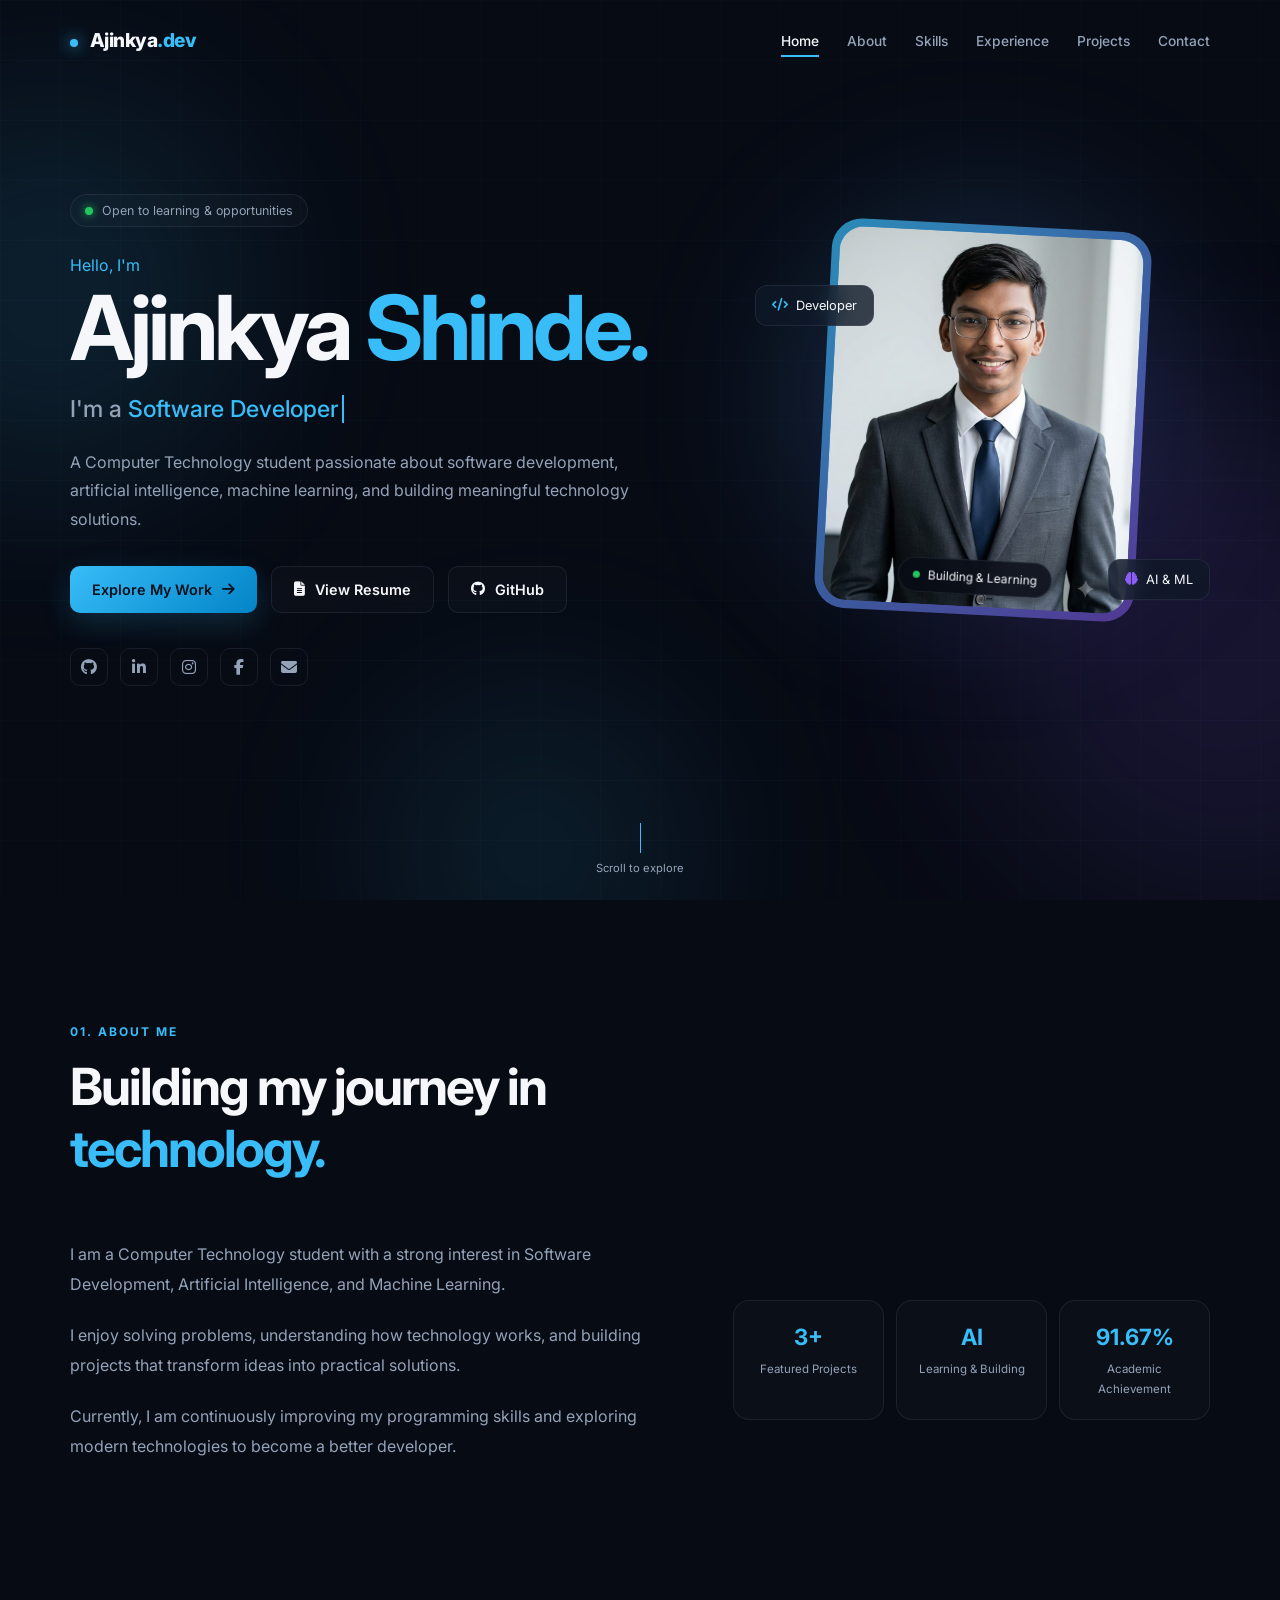
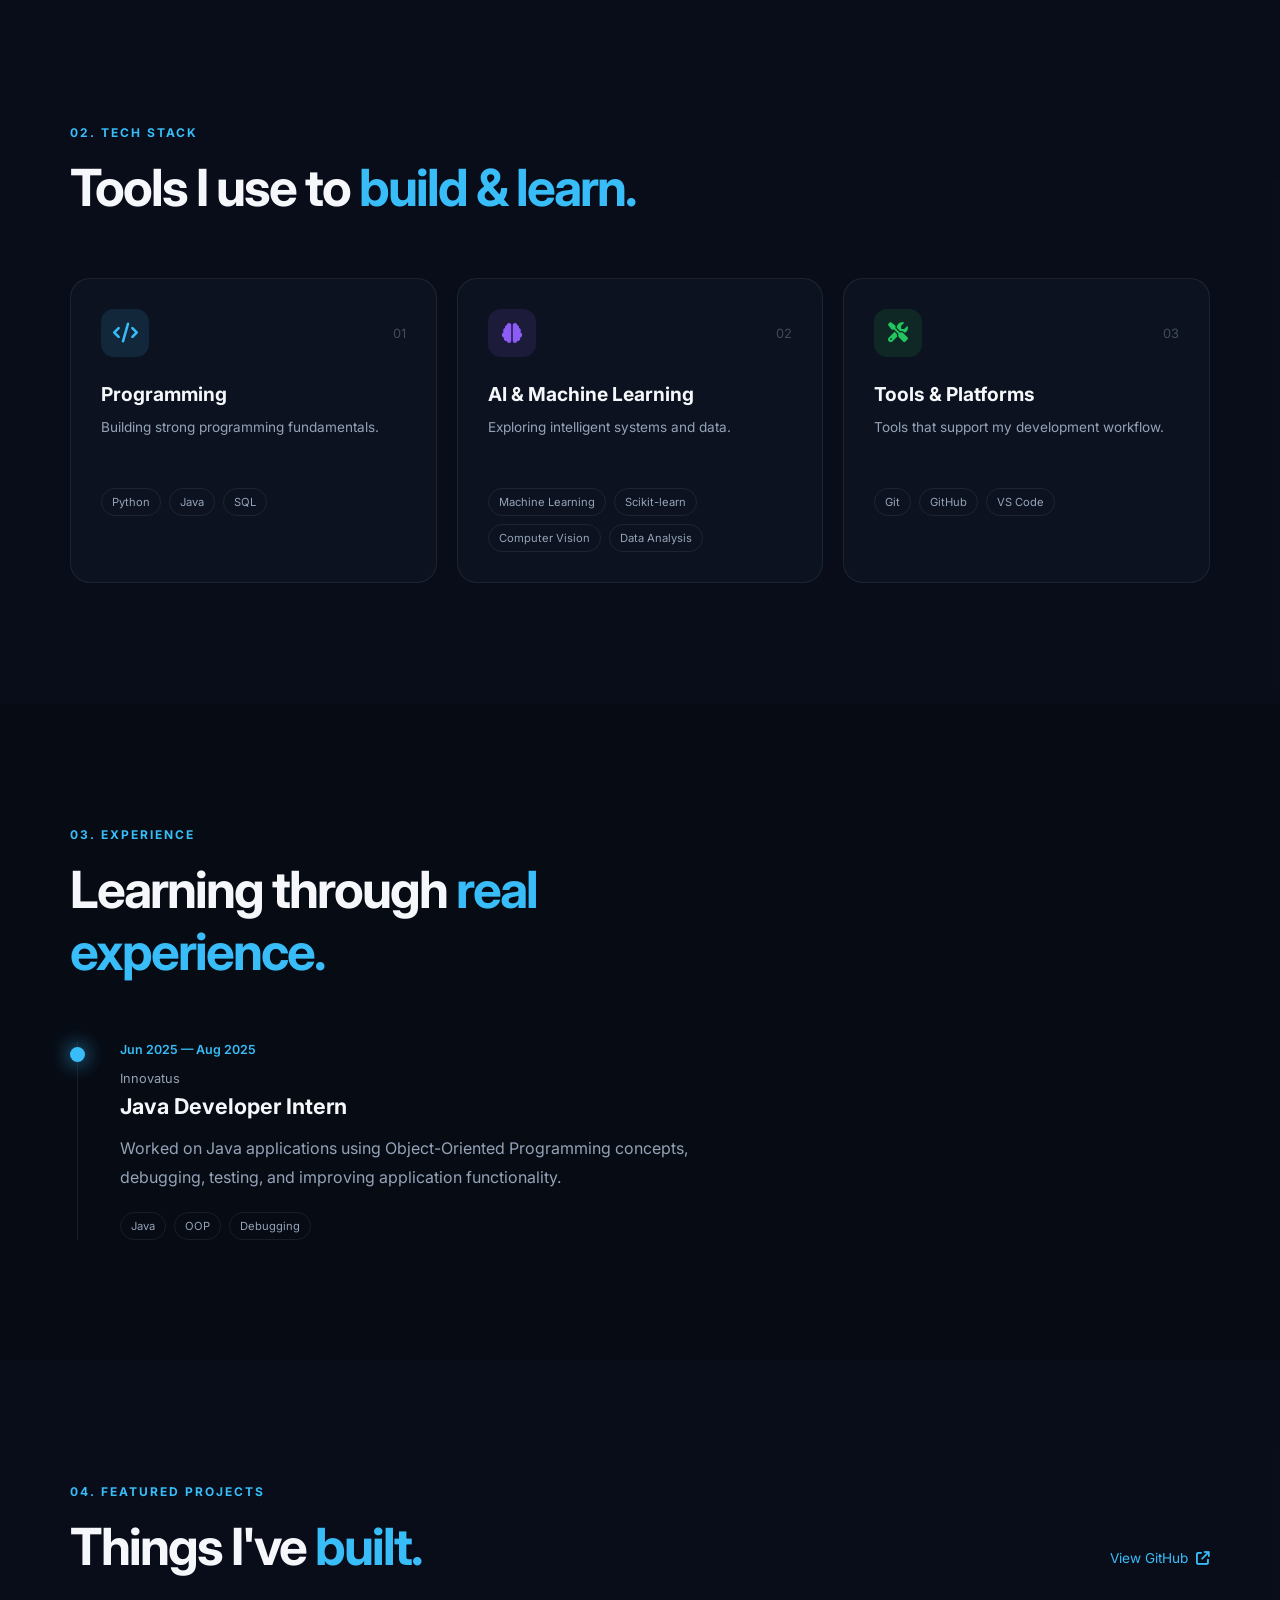
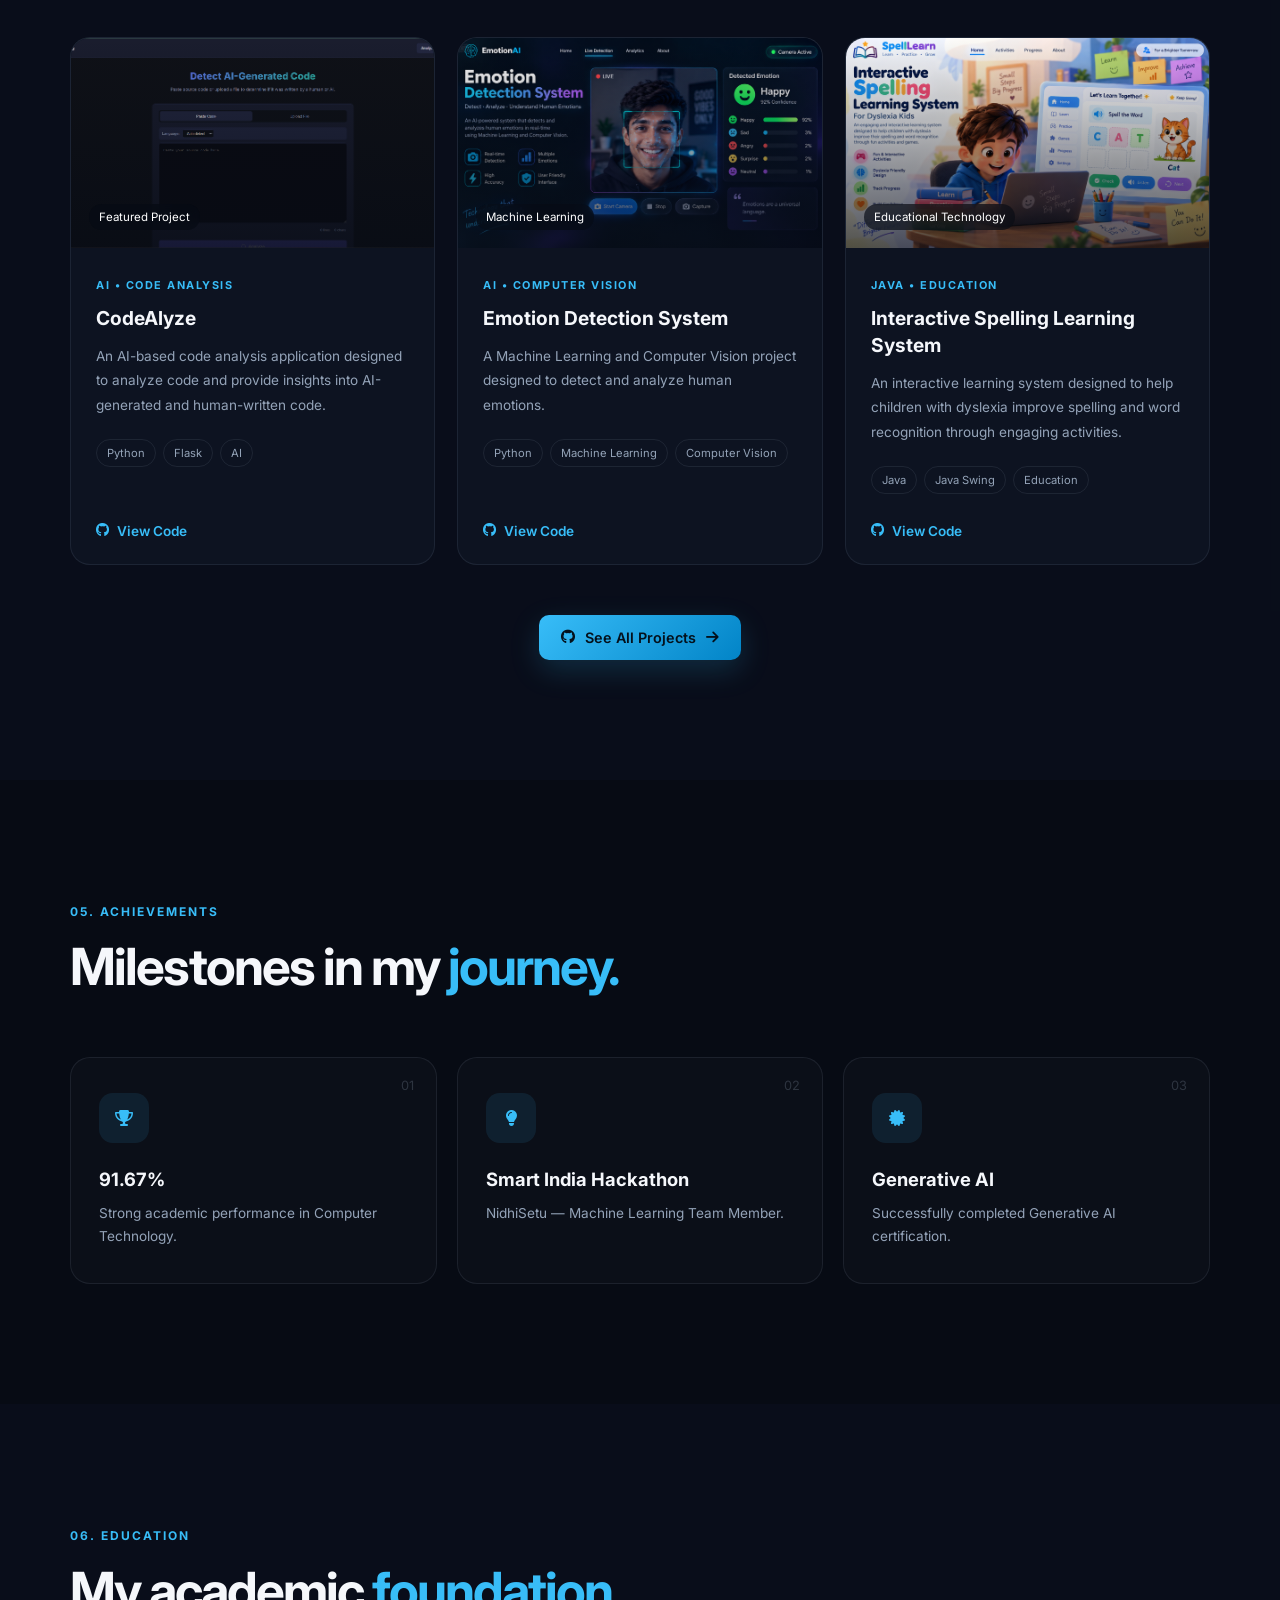
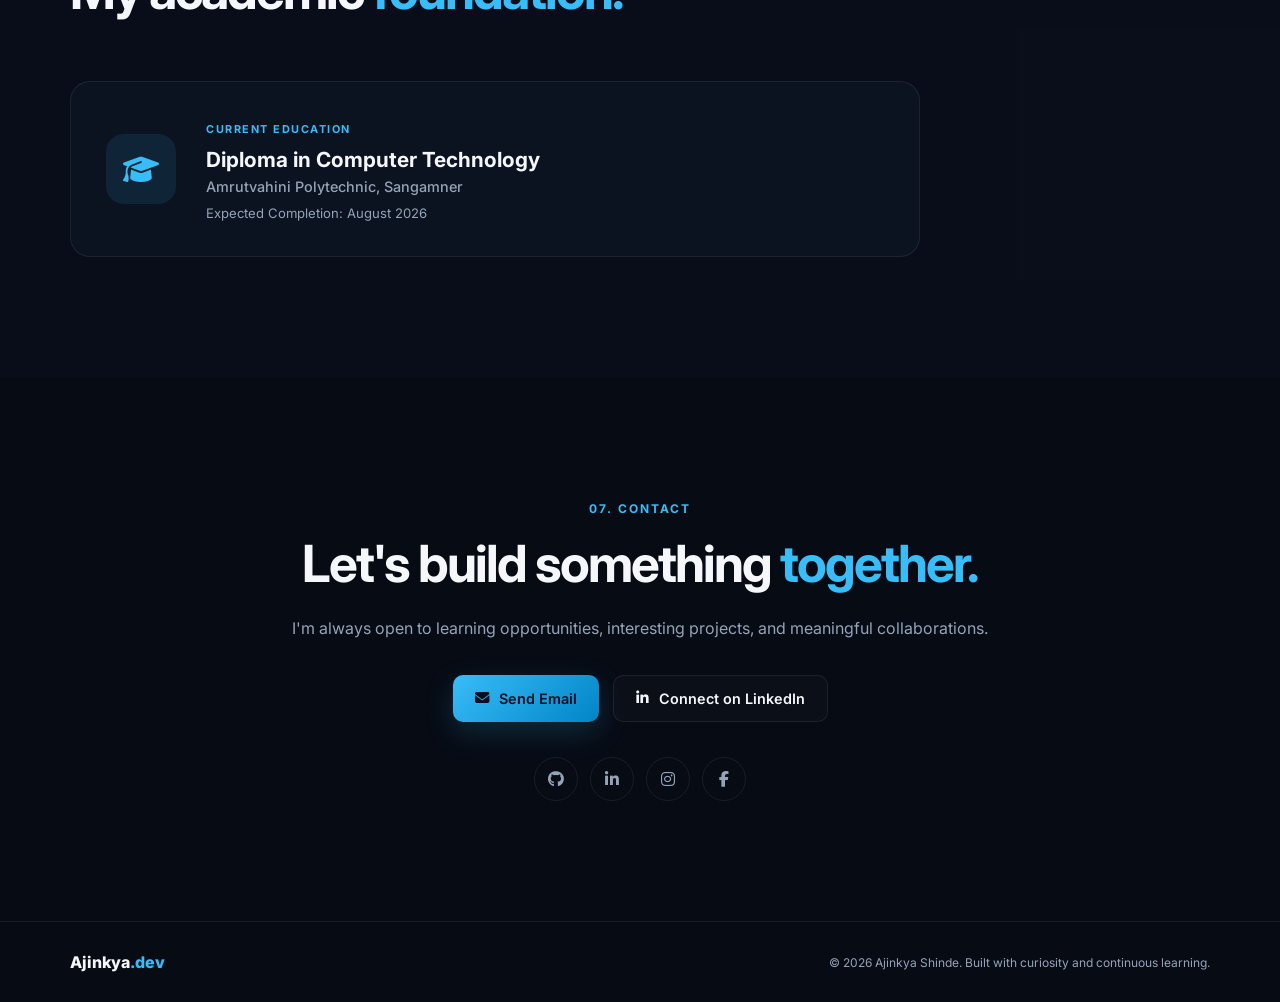
==== commit a4683be5: "Portfolio" ====
--- a/index.html
+++ b/index.html
@@ -195,8 +195,21 @@
                         </a>
 
 
+                        <a href="src/Ajinkya Shinde resume.pdf"
+                            target="_blank"
+                            rel="noopener noreferrer"
+                            class="btn btn-secondary btn-resume">
+
+                            <i class="fa-solid fa-file-lines"></i>
+
+                            View Resume
+
+                        </a>
+
+
                         <a href="https://github.com/ajinkyashinde818/"
                             target="_blank"
+                            rel="noopener noreferrer"
                             class="btn btn-secondary">
 
                             <i class="fa-brands fa-github"></i>
--- a/style.css
+++ b/style.css
@@ -477,6 +477,15 @@
     color: var(--primary);
 
     transform: translateY(-4px);
+
+    box-shadow: 0 10px 25px rgba(56, 189, 248, 0.15);
+}
+
+
+.btn-resume {
+    position: relative;
+
+    backdrop-filter: blur(8px);
 }
 
 
@@ -1905,4 +1914,20 @@
         bottom: 18px;
     }
 
+}
+
+
+@media (max-width: 480px) {
+
+    .hero-buttons {
+        width: 100%;
+        flex-direction: column;
+        align-items: stretch;
+    }
+
+    .hero-buttons .btn {
+        width: 100%;
+        justify-content: center;
+    }
+
 }
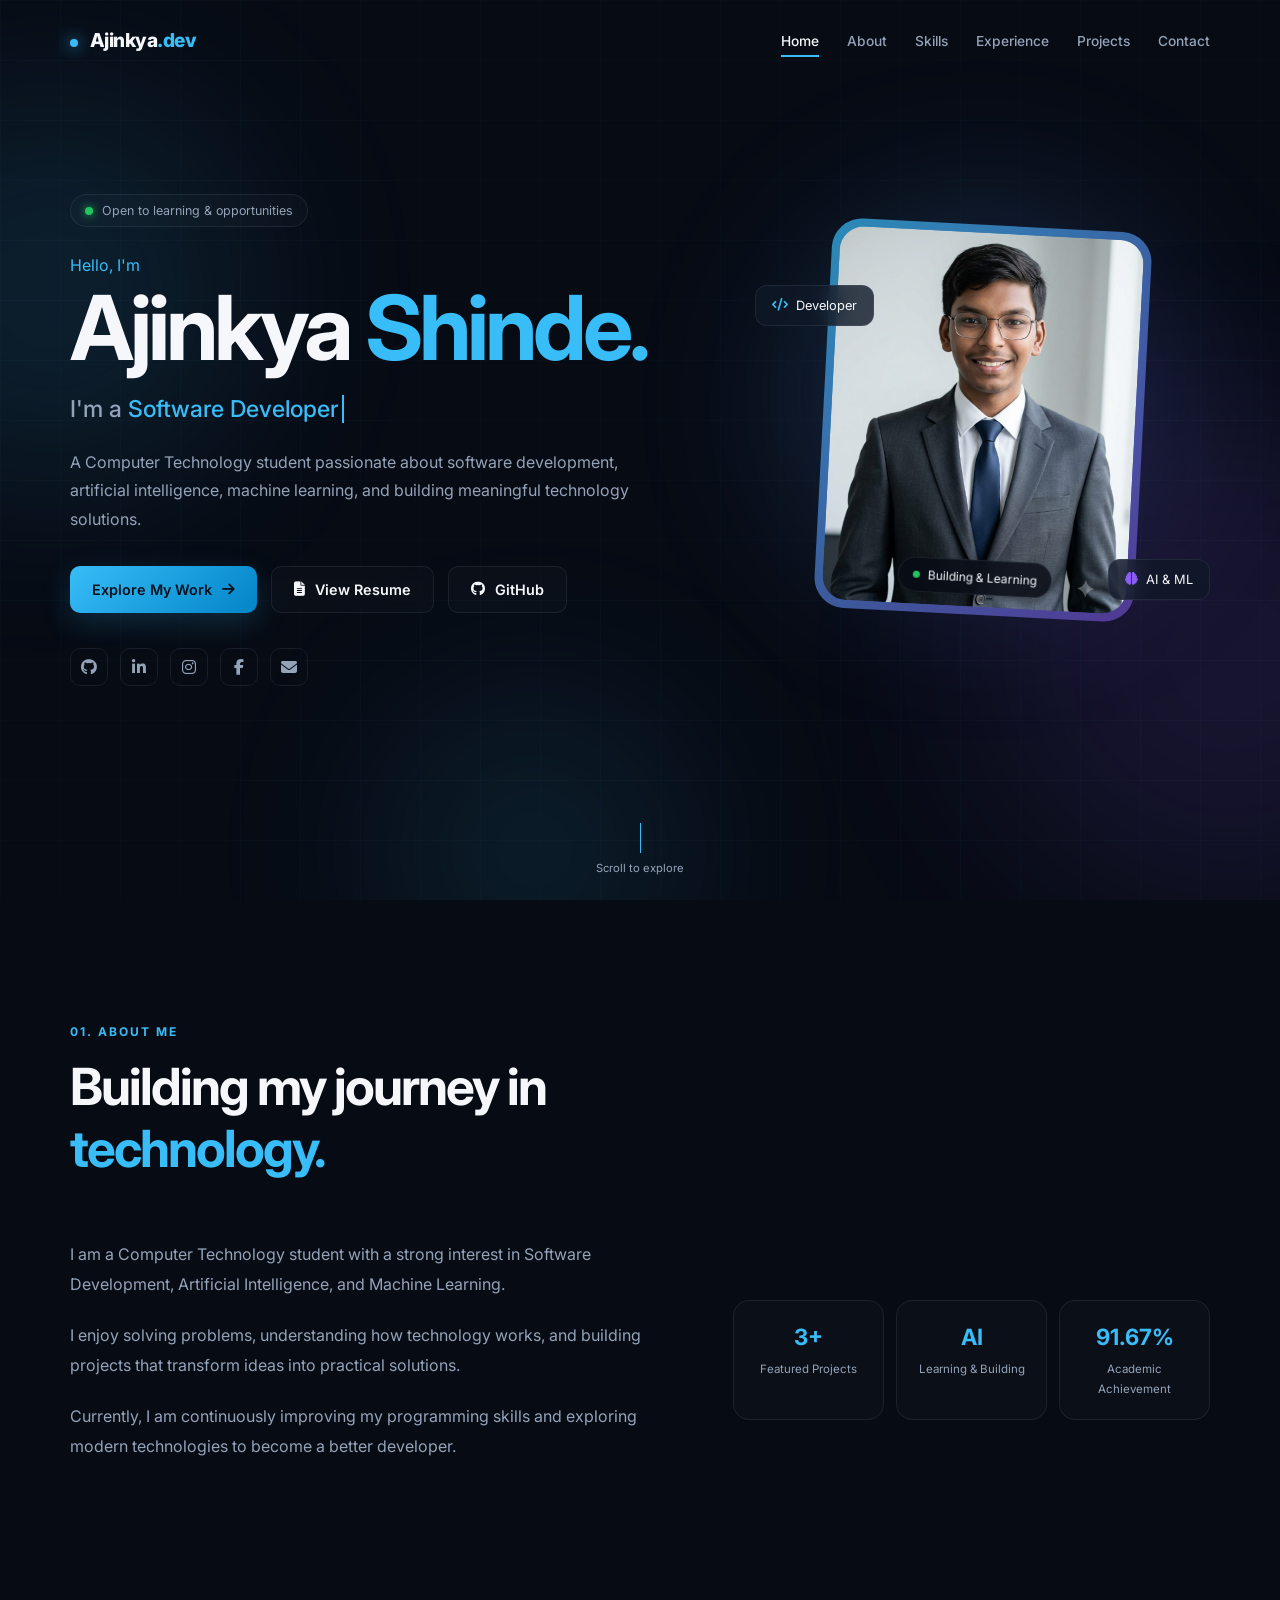
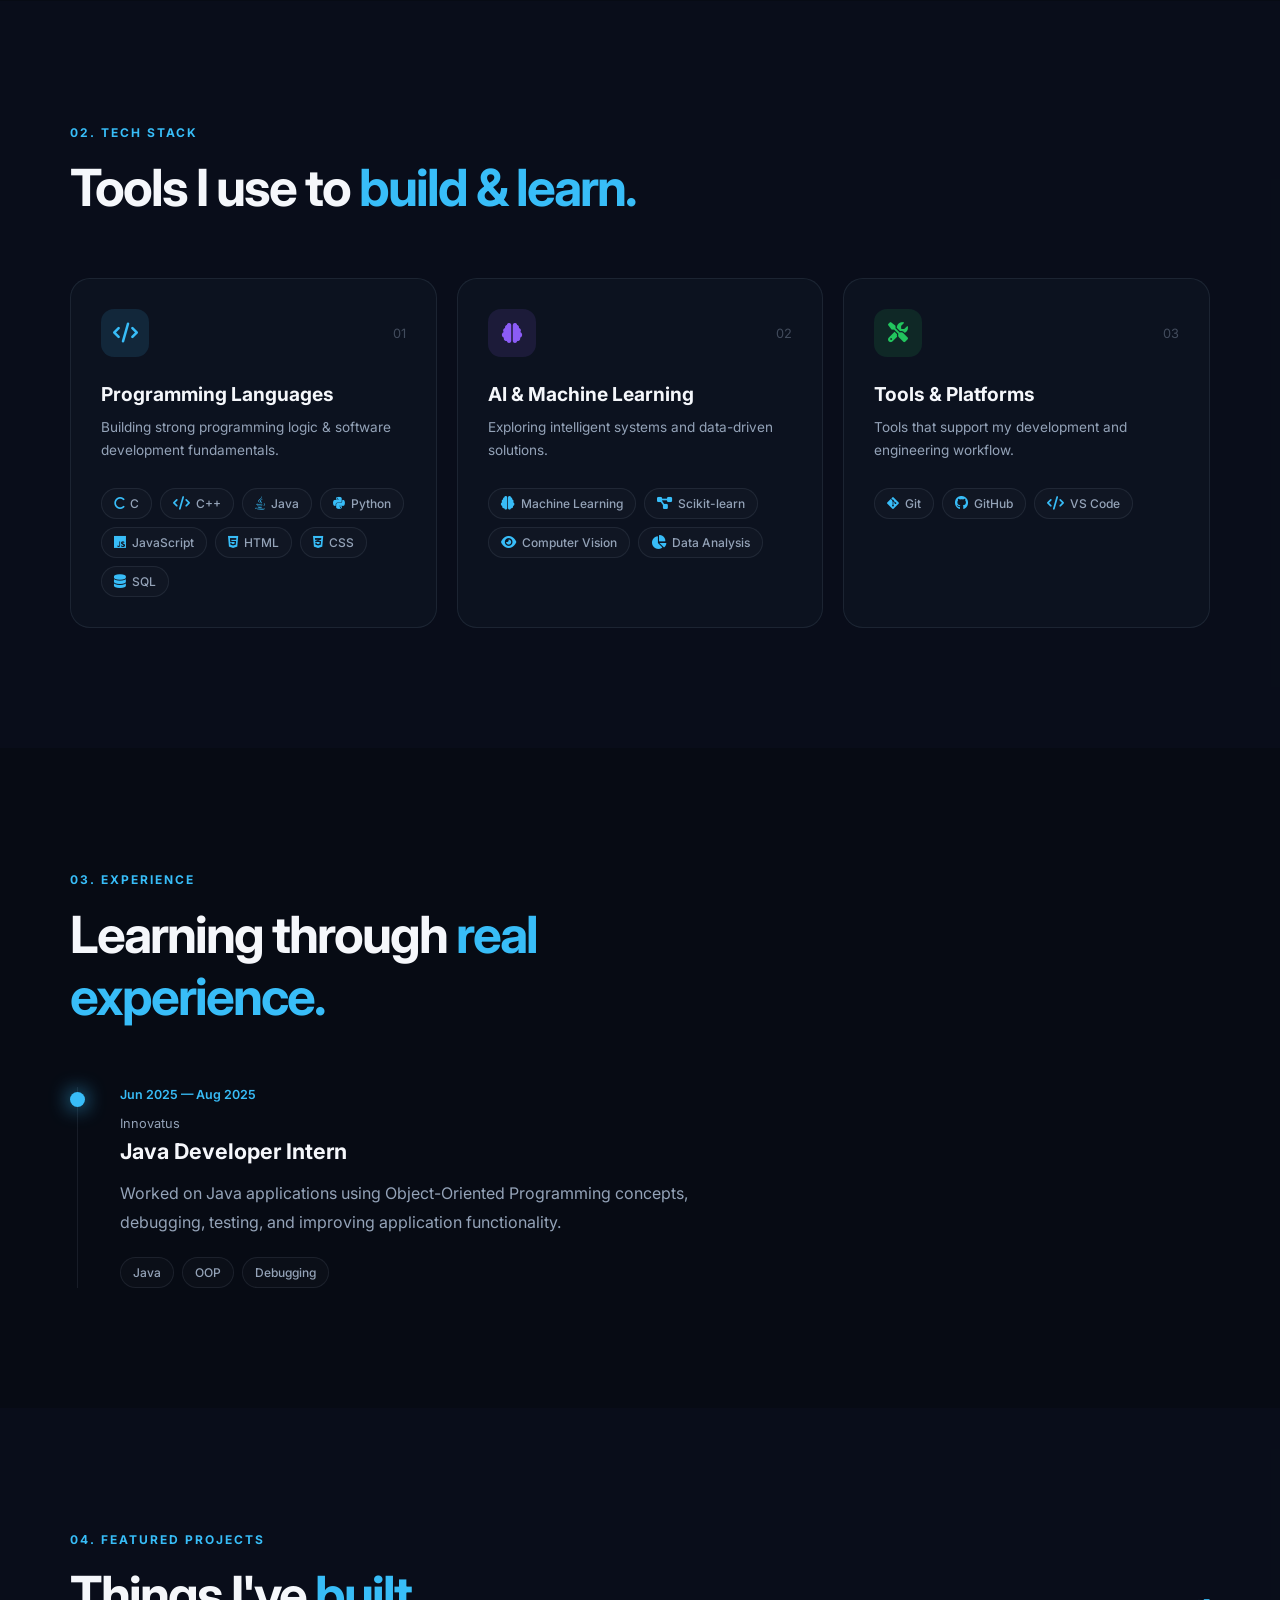
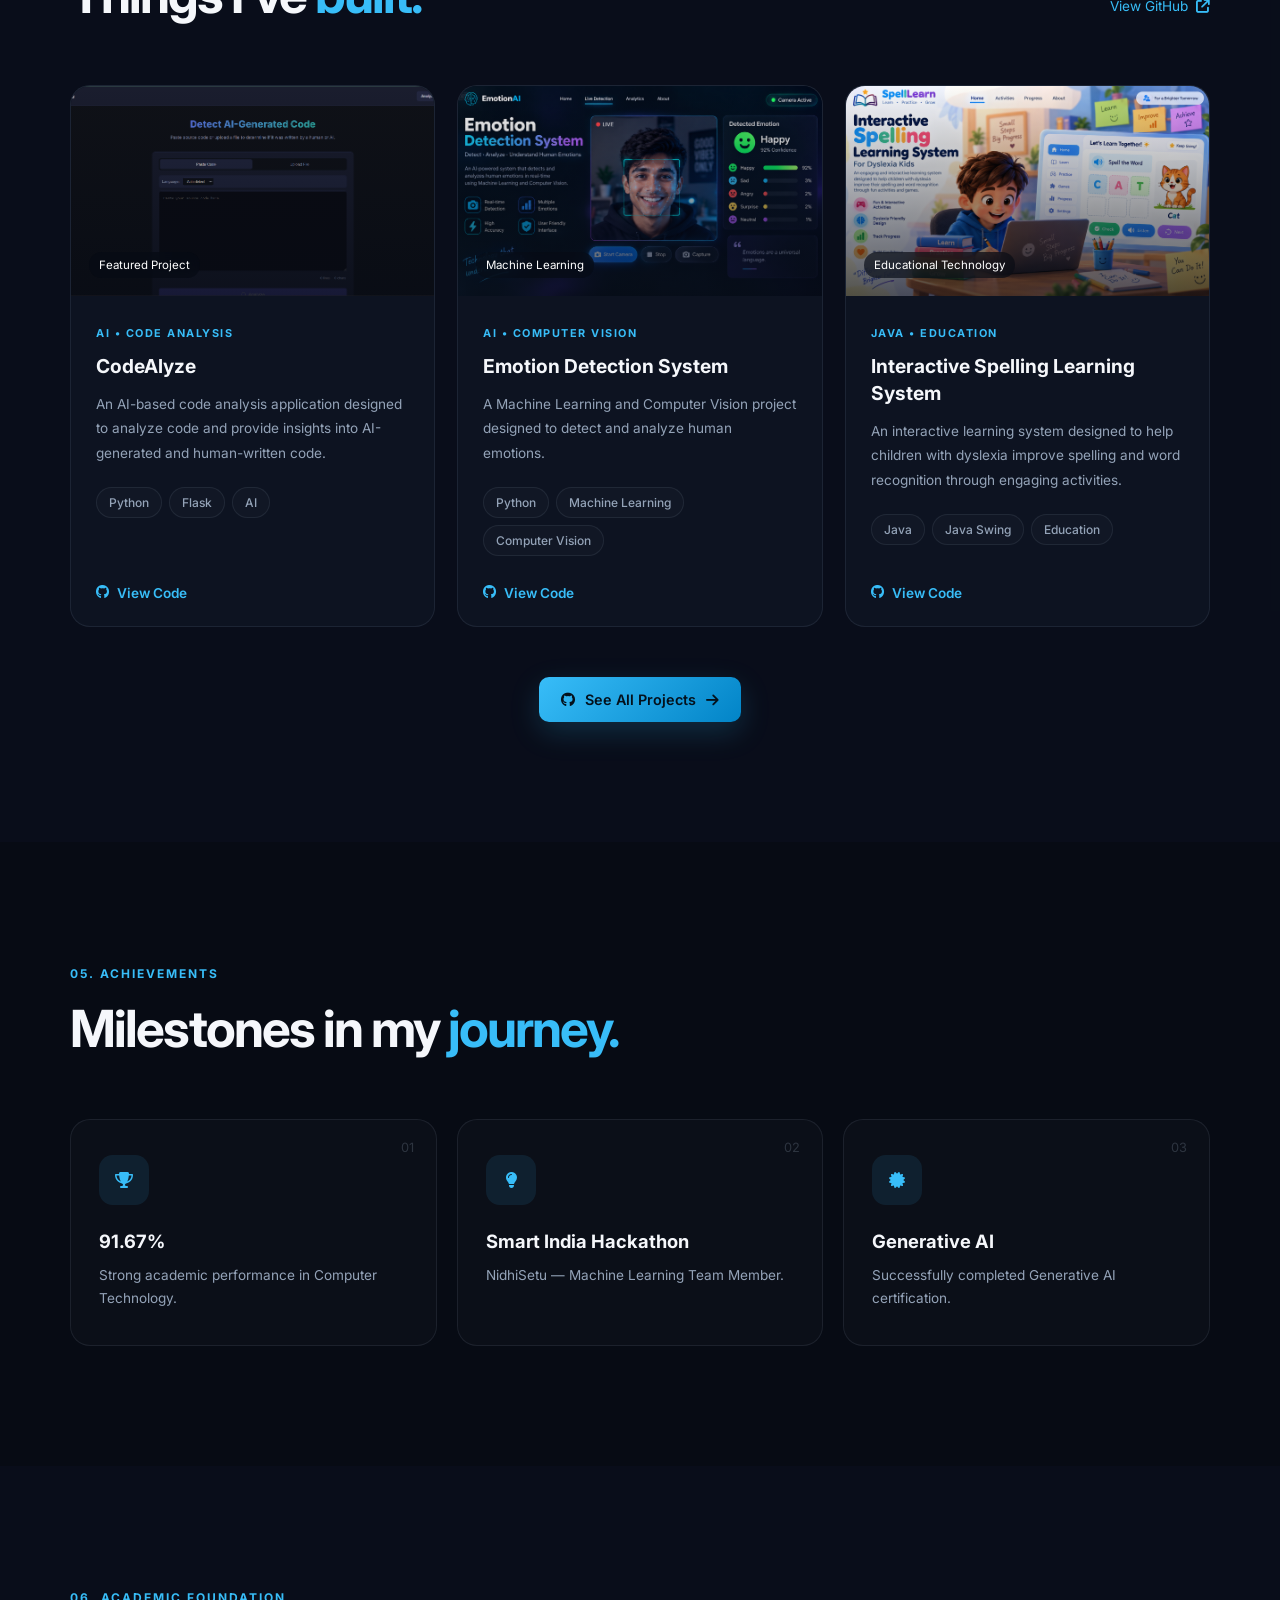
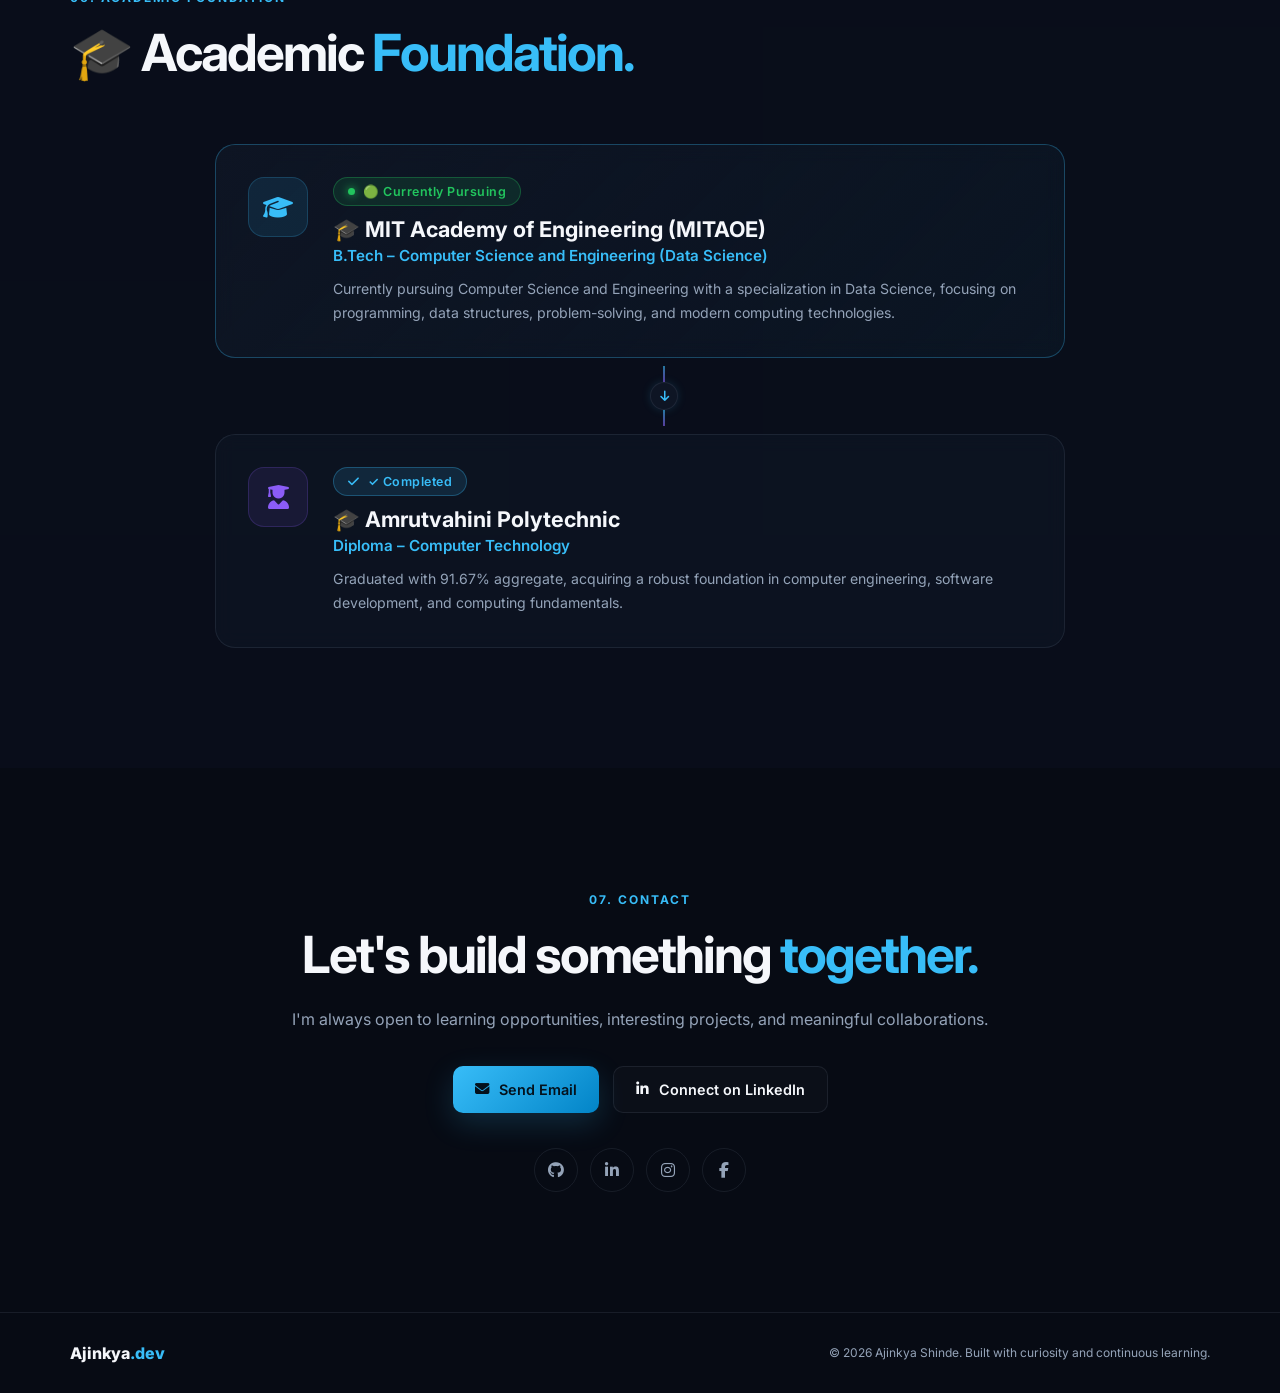
==== commit 248a2793: "Final commit" ====
--- a/index.html
+++ b/index.html
@@ -246,7 +246,7 @@
 
                         <!-- Replace with your Instagram link -->
 
-                        <a href="#"
+                        <a href="https://www.instagram.com/ajinkya_shinde__02/?hl=en"
                             target="_blank"
                             aria-label="Instagram">
 
@@ -257,7 +257,7 @@
 
                         <!-- Replace with your Facebook link -->
 
-                        <a href="#"
+                        <a href="https://www.facebook.com/profile.php?id=61550334692459"
                             target="_blank"
                             aria-label="Facebook">
 
@@ -488,7 +488,7 @@
                 <div class="skills-grid">
 
 
-                    <!-- Programming -->
+                    <!-- Programming Languages -->
 
                     <div class="skill-card reveal">
 
@@ -508,34 +508,44 @@
 
                         <h3>
 
-                            Programming
+                            Programming Languages
 
                         </h3>
 
 
                         <p>
 
-                            Building strong programming fundamentals.
+                            Building strong programming logic & software development fundamentals.
 
                         </p>
 
 
                         <div class="skill-tags">
 
-                            <span>Python</span>
-
-                            <span>Java</span>
-
-                            <span>SQL</span>
-
-                        </div>
-
-
-                    </div>
-
-
-
-                    <!-- AI -->
+                            <span class="tech-badge"><i class="fa-solid fa-c"></i> C</span>
+
+                            <span class="tech-badge"><i class="fa-solid fa-code"></i> C++</span>
+
+                            <span class="tech-badge"><i class="fa-brands fa-java"></i> Java</span>
+
+                            <span class="tech-badge"><i class="fa-brands fa-python"></i> Python</span>
+
+                            <span class="tech-badge"><i class="fa-brands fa-js"></i> JavaScript</span>
+
+                            <span class="tech-badge"><i class="fa-brands fa-html5"></i> HTML</span>
+
+                            <span class="tech-badge"><i class="fa-brands fa-css3-alt"></i> CSS</span>
+
+                            <span class="tech-badge"><i class="fa-solid fa-database"></i> SQL</span>
+
+                        </div>
+
+
+                    </div>
+
+
+
+                    <!-- AI & Machine Learning -->
 
                     <div class="skill-card reveal">
 
@@ -562,29 +572,29 @@
 
                         <p>
 
-                            Exploring intelligent systems and data.
+                            Exploring intelligent systems and data-driven solutions.
 
                         </p>
 
 
                         <div class="skill-tags">
 
-                            <span>Machine Learning</span>
-
-                            <span>Scikit-learn</span>
-
-                            <span>Computer Vision</span>
-
-                            <span>Data Analysis</span>
-
-                        </div>
-
-
-                    </div>
-
-
-
-                    <!-- Tools -->
+                            <span class="tech-badge"><i class="fa-solid fa-brain"></i> Machine Learning</span>
+
+                            <span class="tech-badge"><i class="fa-solid fa-diagram-project"></i> Scikit-learn</span>
+
+                            <span class="tech-badge"><i class="fa-solid fa-eye"></i> Computer Vision</span>
+
+                            <span class="tech-badge"><i class="fa-solid fa-chart-pie"></i> Data Analysis</span>
+
+                        </div>
+
+
+                    </div>
+
+
+
+                    <!-- Tools & Platforms -->
 
                     <div class="skill-card reveal">
 
@@ -611,18 +621,18 @@
 
                         <p>
 
-                            Tools that support my development workflow.
+                            Tools that support my development and engineering workflow.
 
                         </p>
 
 
                         <div class="skill-tags">
 
-                            <span>Git</span>
-
-                            <span>GitHub</span>
-
-                            <span>VS Code</span>
+                            <span class="tech-badge"><i class="fa-brands fa-git-alt"></i> Git</span>
+
+                            <span class="tech-badge"><i class="fa-brands fa-github"></i> GitHub</span>
+
+                            <span class="tech-badge"><i class="fa-solid fa-code"></i> VS Code</span>
 
                         </div>
 
@@ -860,7 +870,7 @@
                         <div class="project-footer">
 
 
-                            <a href="https://github.com/ajinkyashinde818/"
+                            <a href="https://github.com/ajinkyashinde818/CodeAlyze"
                                 target="_blank">
 
                                 <i class="fa-brands fa-github"></i>
@@ -944,7 +954,7 @@
                         <div class="project-footer">
 
 
-                            <a href="https://github.com/ajinkyashinde818/"
+                            <a href="https://github.com/ajinkyashinde818/Expression-Detection-System"
                                 target="_blank">
 
                                 <i class="fa-brands fa-github"></i>
@@ -1224,8 +1234,7 @@
         </section>
 
 
-
-        <!-- ================= EDUCATION ================= -->
+        <!-- ================= ACADEMIC FOUNDATION ================= -->
 
         <section id="education"
             class="section section-dark">
@@ -1238,62 +1247,147 @@
 
                     <span class="section-label">
 
-                        06. EDUCATION
+                        06. ACADEMIC FOUNDATION
 
                     </span>
 
 
                     <h2>
 
-                        My academic
-
-                        <span>foundation.</span>
+                        🎓 Academic
+
+                        <span>Foundation.</span>
 
                     </h2>
 
                 </div>
 
 
-
-                <div class="education-card reveal">
-
-
-                    <div class="education-icon">
-
-                        <i class="fa-solid fa-graduation-cap"></i>
-
-                    </div>
-
-
-                    <div class="education-content">
-
-
-                        <span>
-
-                            CURRENT EDUCATION
-
-                        </span>
-
-
-                        <h3>
-
-                            Diploma in Computer Technology
-
-                        </h3>
-
-
-                        <h4>
-
-                            Amrutvahini Polytechnic, Sangamner
-
-                        </h4>
-
-
-                        <p>
-
-                            Expected Completion: August 2026
-
-                        </p>
+                <div class="education-timeline reveal">
+
+
+                    <!-- Card 1: Currently Pursuing -->
+
+                    <div class="education-card active-card">
+
+
+                        <div class="education-icon">
+
+                            <i class="fa-solid fa-graduation-cap"></i>
+
+                        </div>
+
+
+                        <div class="education-content">
+
+
+                            <div class="education-header">
+
+                                <span class="education-badge education-status status-pursuing">
+
+                                    <span class="pulse-dot"></span>
+
+                                    🟢 Currently Pursuing
+
+                                </span>
+
+                            </div>
+
+
+                            <h3>
+
+                                🎓 MIT Academy of Engineering (MITAOE)
+
+                            </h3>
+
+
+                            <h4>
+
+                                B.Tech – Computer Science and Engineering (Data Science)
+
+                            </h4>
+
+
+                            <p>
+
+                                Currently pursuing Computer Science and Engineering with a specialization in Data Science, focusing on programming, data structures, problem-solving, and modern computing technologies.
+
+                            </p>
+
+
+                        </div>
+
+
+                    </div>
+
+
+                    <!-- Timeline Flow Connector -->
+
+                    <div class="timeline-flow-icon education-flow-connector">
+
+                        <div class="flow-line"></div>
+
+                        <div class="flow-arrow">
+
+                            <i class="fa-solid fa-arrow-down"></i>
+
+                        </div>
+
+                        <div class="flow-line"></div>
+
+                    </div>
+
+
+                    <!-- Card 2: Completed Education -->
+
+                    <div class="education-card completed-card">
+
+
+                        <div class="education-icon completed-icon">
+
+                            <i class="fa-solid fa-user-graduate"></i>
+
+                        </div>
+
+
+                        <div class="education-content">
+
+
+                            <div class="education-header">
+
+                                <span class="education-badge education-status status-completed">
+
+                                    <i class="fa-solid fa-check"></i>
+
+                                    ✓ Completed
+
+                                </span>
+
+                            </div>
+
+
+                            <h3>
+
+                                🎓 Amrutvahini Polytechnic
+
+                            </h3>
+
+
+                            <h4>
+
+                                Diploma – Computer Technology
+
+                            </h4>
+
+
+                            <p>
+
+                                Graduated with 91.67% aggregate, acquiring a robust foundation in computer engineering, software development, and computing fundamentals.
+
+                            </p>
+
+
+                        </div>
 
 
                     </div>
@@ -1350,7 +1444,7 @@
                     <div class="contact-buttons">
 
 
-                        <a href="mailto:ajinkyashinde818@gmail.com"
+                        <a href="https://mail.google.com/mail/u/0/#sent?compose=new"
                             class="btn btn-primary">
 
                             <i class="fa-solid fa-envelope"></i>
@@ -1398,7 +1492,7 @@
 
                         <!-- Replace with Instagram -->
 
-                        <a href="#"
+                        <a href="https://www.instagram.com/ajinkya_shinde__02/?hl=en"
                             target="_blank"
                             aria-label="Instagram">
 
@@ -1409,7 +1503,7 @@
 
                         <!-- Replace with Facebook -->
 
-                        <a href="#"
+                        <a href="https://www.facebook.com/profile.php?id=61550334692459"
                             target="_blank"
                             aria-label="Facebook">
 
--- a/style.css
+++ b/style.css
@@ -1002,26 +1002,60 @@
 
 
 .skill-tags span,
+.tech-badge,
 .project-tech span,
 .timeline-tags span {
-    padding: 6px 10px;
+    display: inline-flex;
+
+    align-items: center;
+
+    gap: 6px;
+
+    padding: 7px 12px;
 
     border: 1px solid var(--border);
 
     border-radius: 20px;
 
+    background: rgba(255, 255, 255, 0.02);
+
     color: var(--text-muted);
 
-    font-size: 0.7rem;
+    font-size: 0.75rem;
+
+    font-weight: 500;
 
     transition: var(--transition);
 }
 
 
-.skill-tags span:hover {
-    color: var(--primary);
+.skill-tags span i,
+.tech-badge i {
+    font-size: 0.85rem;
+
+    color: var(--primary);
+
+    transition: var(--transition);
+}
+
+
+.skill-tags span:hover,
+.tech-badge:hover {
+    color: #ffffff;
 
     border-color: var(--primary);
+
+    background: rgba(56, 189, 248, 0.08);
+
+    transform: translateY(-3px);
+
+    box-shadow: 0 6px 15px rgba(56, 189, 248, 0.18);
+}
+
+
+.skill-tags span:hover i,
+.tech-badge:hover i {
+    transform: scale(1.15);
 }
 
 
@@ -1408,82 +1442,271 @@
 
 
 /* =========================================
-   EDUCATION
-========================================= */
+   ACADEMIC FOUNDATION / EDUCATION
+========================================= */
+
+.education-timeline {
+    max-width: 850px;
+
+    margin: 0 auto;
+
+    display: flex;
+
+    flex-direction: column;
+
+    gap: 0;
+}
+
 
 .education-card {
     display: flex;
 
-    align-items: center;
-
-    gap: 30px;
-
-    padding: 35px;
-
-    max-width: 850px;
+    align-items: flex-start;
+
+    gap: 25px;
+
+    padding: 32px;
 
     border: 1px solid var(--border);
 
     border-radius: var(--radius);
 
     background: rgba(16, 24, 39, 0.55);
+
+    backdrop-filter: blur(10px);
+
+    transition: var(--transition);
+
+    position: relative;
+}
+
+
+.education-card:hover {
+    transform: translateY(-5px);
+
+    border-color: rgba(56, 189, 248, 0.4);
+
+    box-shadow: 0 15px 35px rgba(0, 0, 0, 0.3), 0 0 20px rgba(56, 189, 248, 0.08);
+}
+
+
+.education-card.active-card {
+    border-color: rgba(56, 189, 248, 0.3);
+
+    background: linear-gradient(
+        135deg,
+        rgba(16, 24, 39, 0.75),
+        rgba(56, 189, 248, 0.04)
+    );
 }
 
 
 .education-icon {
-    width: 70px;
-    height: 70px;
+    width: 60px;
+
+    height: 60px;
 
     flex-shrink: 0;
 
     display: flex;
 
     align-items: center;
+
     justify-content: center;
 
-    border-radius: 18px;
+    border-radius: 16px;
 
     background: rgba(56, 189, 248, 0.1);
 
     color: var(--primary);
 
-    font-size: 1.8rem;
-}
-
-
-.education-content > span {
-    color: var(--primary);
-
-    font-size: 0.68rem;
-
-    letter-spacing: 1.5px;
+    font-size: 1.5rem;
+
+    border: 1px solid rgba(56, 189, 248, 0.2);
+
+    transition: var(--transition);
+}
+
+
+.education-icon.completed-icon {
+    background: rgba(139, 92, 246, 0.1);
+
+    color: var(--purple);
+
+    border-color: rgba(139, 92, 246, 0.2);
+}
+
+
+.education-card:hover .education-icon {
+    transform: scale(1.08) rotate(3deg);
+}
+
+
+.education-content {
+    flex-grow: 1;
+}
+
+
+.education-header {
+    margin-bottom: 10px;
+}
+
+
+.education-status,
+.education-badge {
+    display: inline-flex;
+
+    align-items: center;
+
+    gap: 8px;
+
+    padding: 6px 14px;
+
+    border-radius: 20px;
+
+    font-size: 0.78rem;
+
+    font-weight: 600;
+
+    letter-spacing: 0.5px;
+}
+
+
+.status-pursuing {
+    background: rgba(34, 197, 94, 0.12);
+
+    color: #22c55e;
+
+    border: 1px solid rgba(34, 197, 94, 0.3);
+}
+
+
+.pulse-dot {
+    width: 7px;
+
+    height: 7px;
+
+    background: #22c55e;
+
+    border-radius: 50%;
+
+    box-shadow: 0 0 8px #22c55e;
+
+    animation: pulseGlow 2s infinite;
+}
+
+
+@keyframes pulseGlow {
+
+    0%,
+    100% {
+        opacity: 1;
+        transform: scale(1);
+    }
+
+    50% {
+        opacity: 0.4;
+        transform: scale(1.2);
+    }
+
+}
+
+
+.status-completed {
+    background: rgba(56, 189, 248, 0.12);
+
+    color: var(--primary);
+
+    border: 1px solid rgba(56, 189, 248, 0.3);
+}
+
+
+.education-content h3 {
+    font-size: 1.35rem;
 
     font-weight: 700;
-}
-
-
-.education-content h3 {
-    margin: 10px 0 6px;
-
-    font-size: 1.3rem;
+
+    color: var(--text);
+
+    margin-bottom: 4px;
 }
 
 
 .education-content h4 {
-    color: var(--text-muted);
-
-    font-weight: 500;
-
-    font-size: 0.9rem;
+    color: var(--primary);
+
+    font-size: 0.95rem;
+
+    font-weight: 600;
+
+    margin-bottom: 12px;
 }
 
 
 .education-content p {
     color: var(--text-muted);
 
-    font-size: 0.82rem;
-
-    margin-top: 10px;
+    font-size: 0.88rem;
+
+    line-height: 1.7;
+
+    margin-top: 0;
+}
+
+
+/* Timeline Flow Connector */
+
+.education-flow-connector,
+.timeline-flow-icon {
+    display: flex;
+
+    flex-direction: column;
+
+    align-items: center;
+
+    justify-content: center;
+
+    margin: 8px 0 8px 48px;
+}
+
+
+.flow-line {
+    width: 2px;
+
+    height: 16px;
+
+    background: linear-gradient(
+        to bottom,
+        var(--primary),
+        var(--purple)
+    );
+
+    opacity: 0.6;
+}
+
+
+.flow-arrow {
+    width: 28px;
+
+    height: 28px;
+
+    border-radius: 50%;
+
+    background: rgba(16, 24, 39, 0.9);
+
+    border: 1px solid var(--border);
+
+    color: var(--primary);
+
+    display: flex;
+
+    align-items: center;
+
+    justify-content: center;
+
+    font-size: 0.75rem;
+
+    box-shadow: 0 0 10px rgba(56, 189, 248, 0.15);
 }
 
 
@@ -1898,7 +2121,17 @@
     .education-card {
         flex-direction: column;
 
-        text-align: center;
+        align-items: flex-start;
+
+        text-align: left;
+
+        padding: 24px;
+    }
+
+
+    .education-flow-connector,
+    .timeline-flow-icon {
+        margin: 8px auto;
     }
 
 
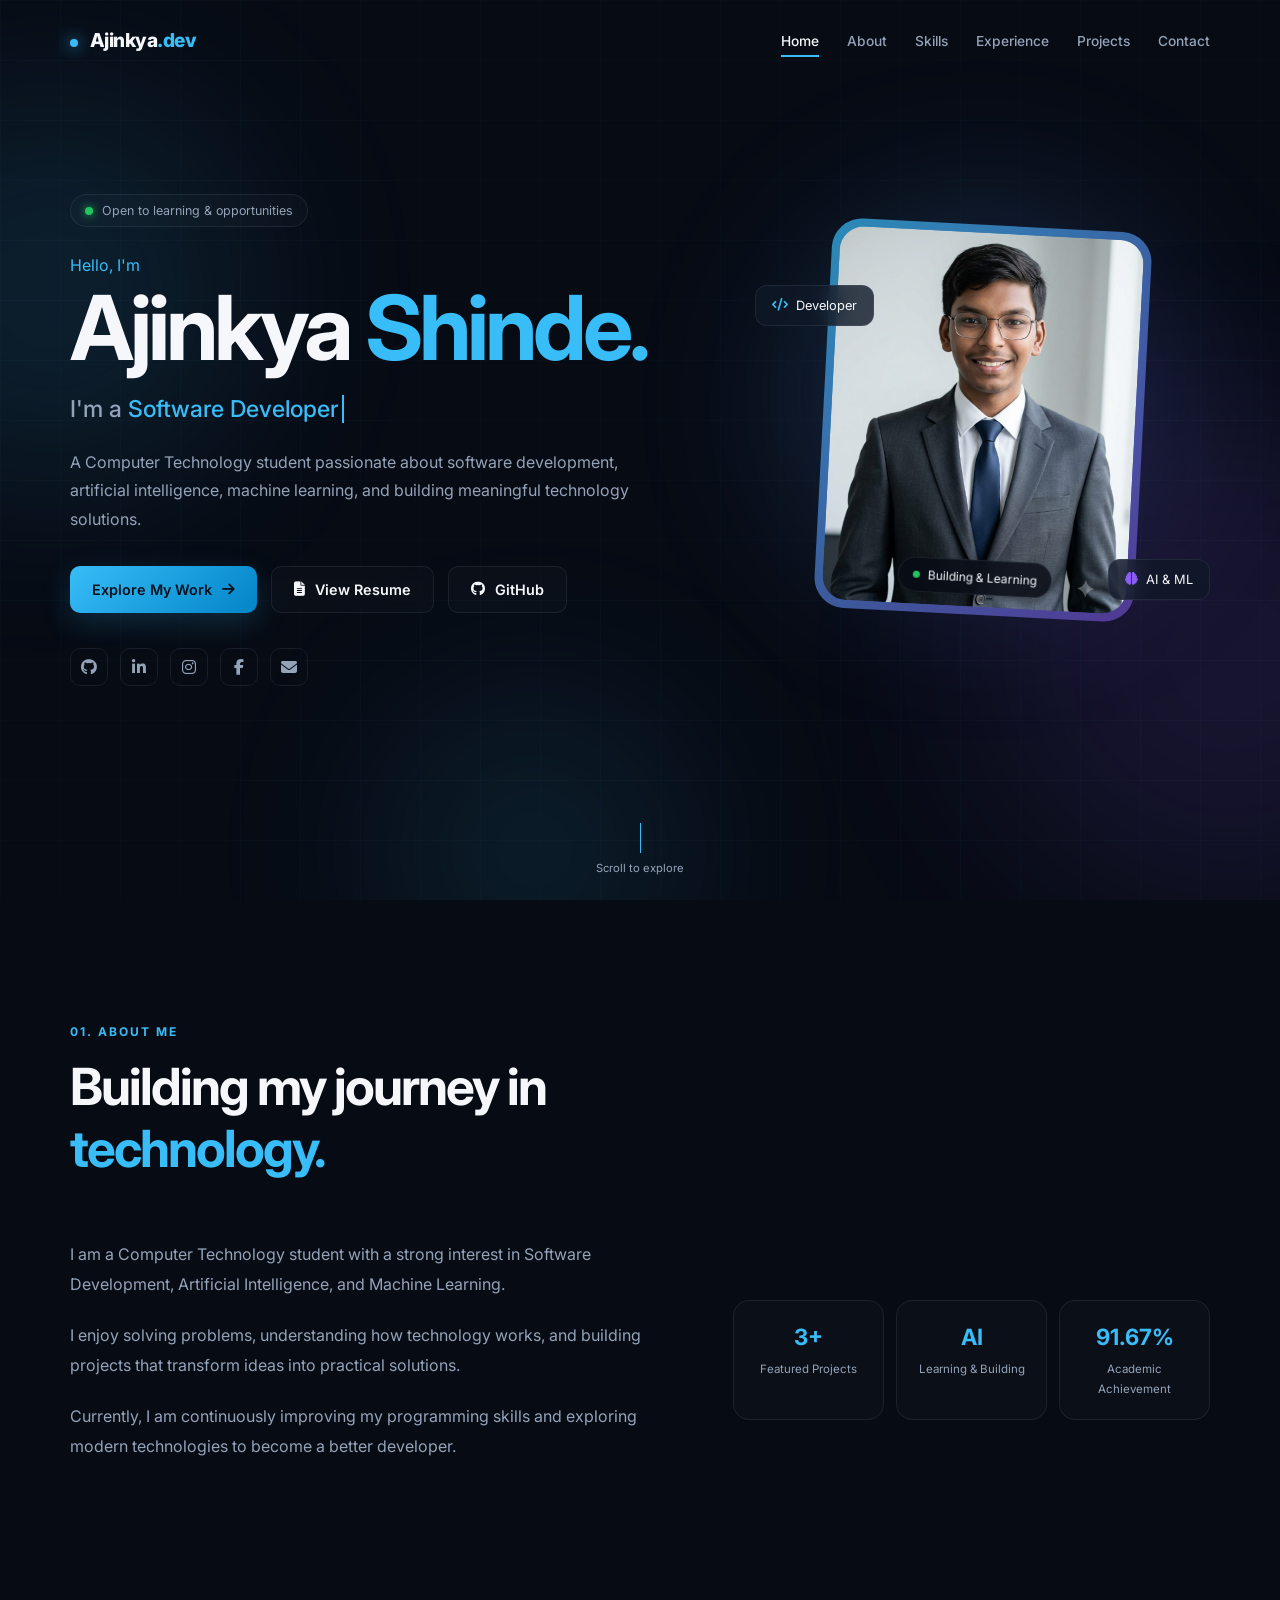
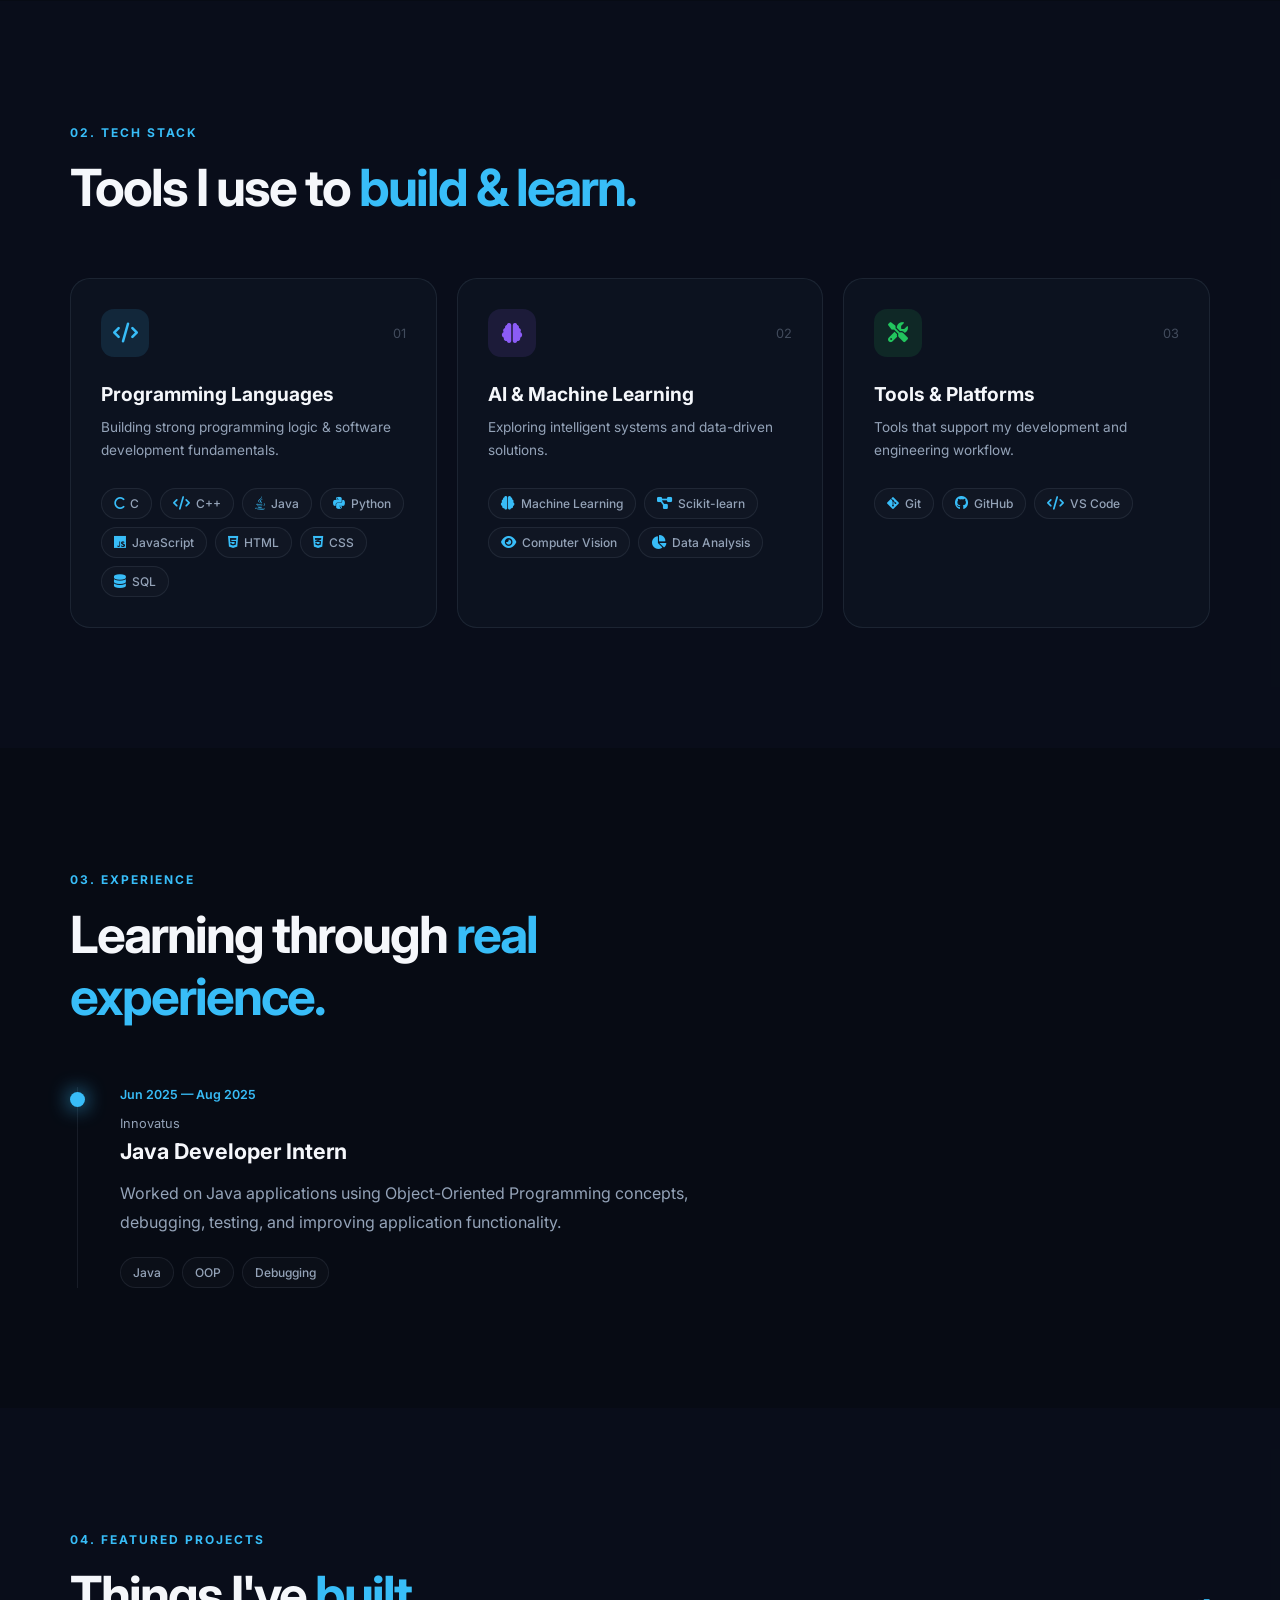
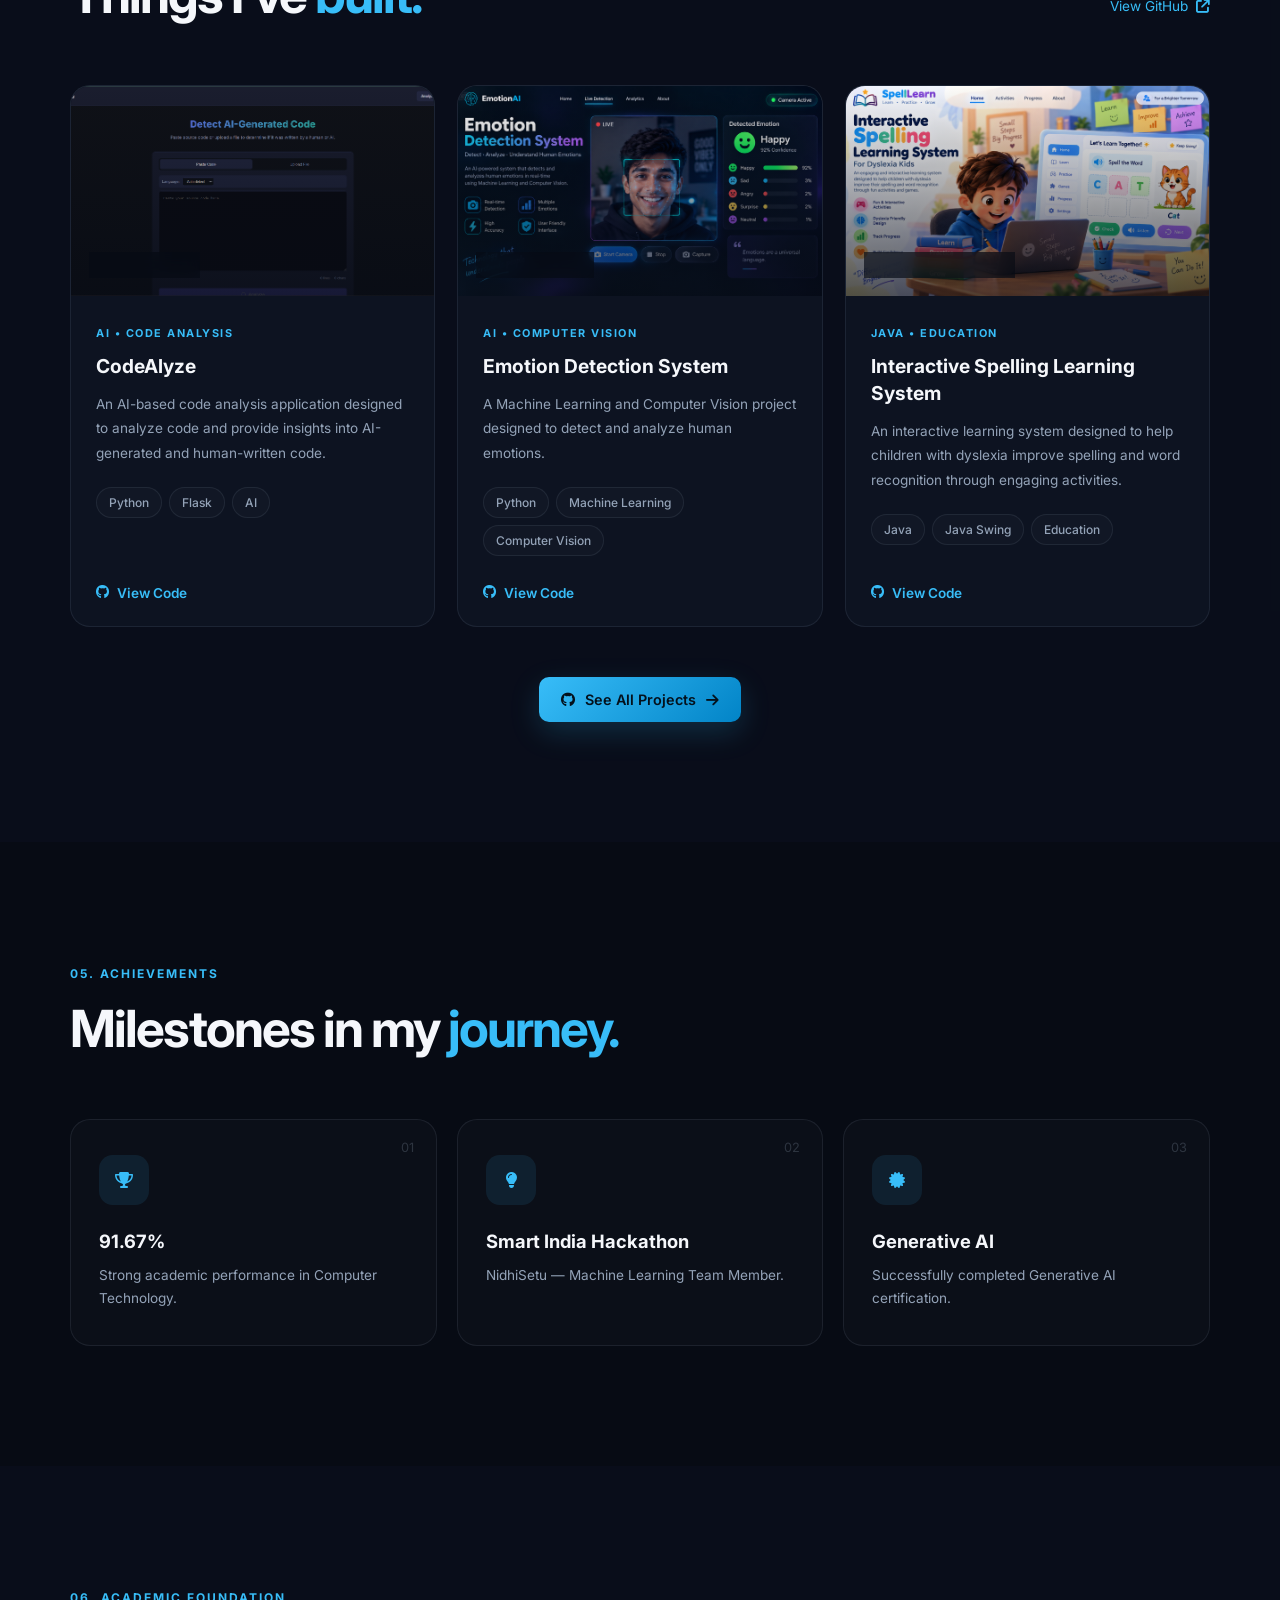
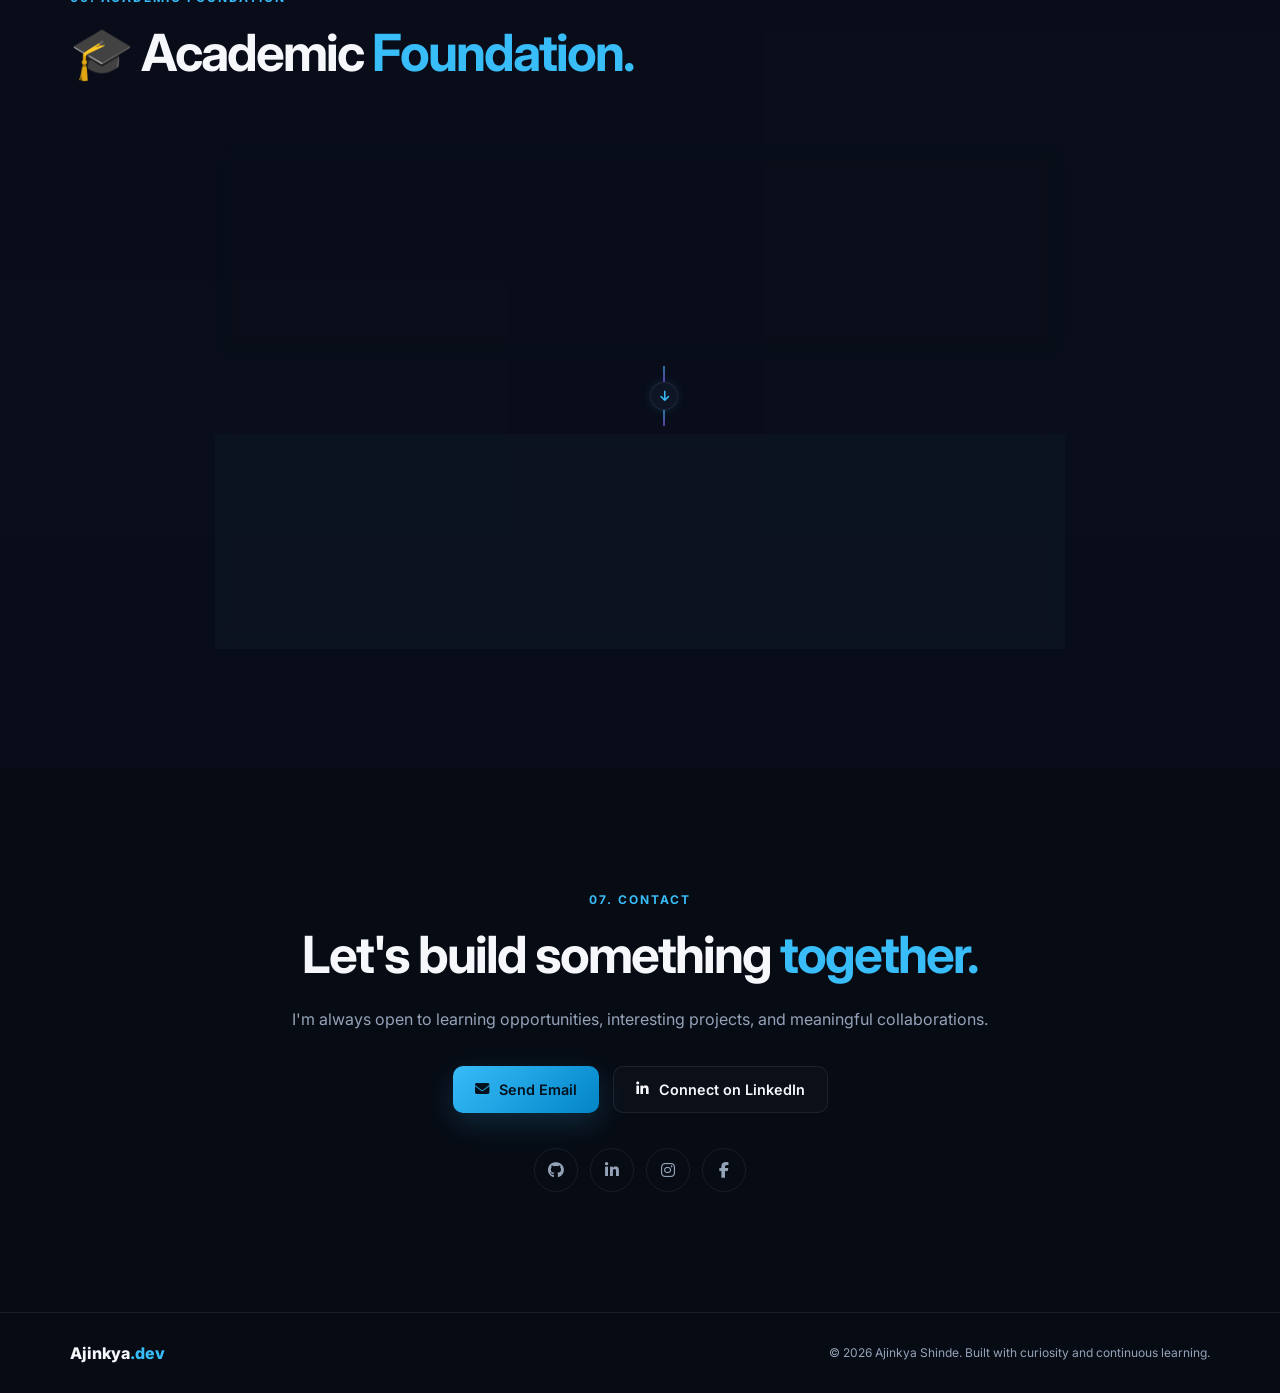
==== commit d5627fba: "Review" ====
--- a/index.html
+++ b/index.html
@@ -266,7 +266,7 @@
                         </a>
 
 
-                        <a href="mailto:ajinkyashinde818@gmail.com"
+                        <a href="https://mail.google.com/mail/u/0/#sent?compose=new"
                             aria-label="Email">
 
                             <i class="fa-solid fa-envelope"></i>
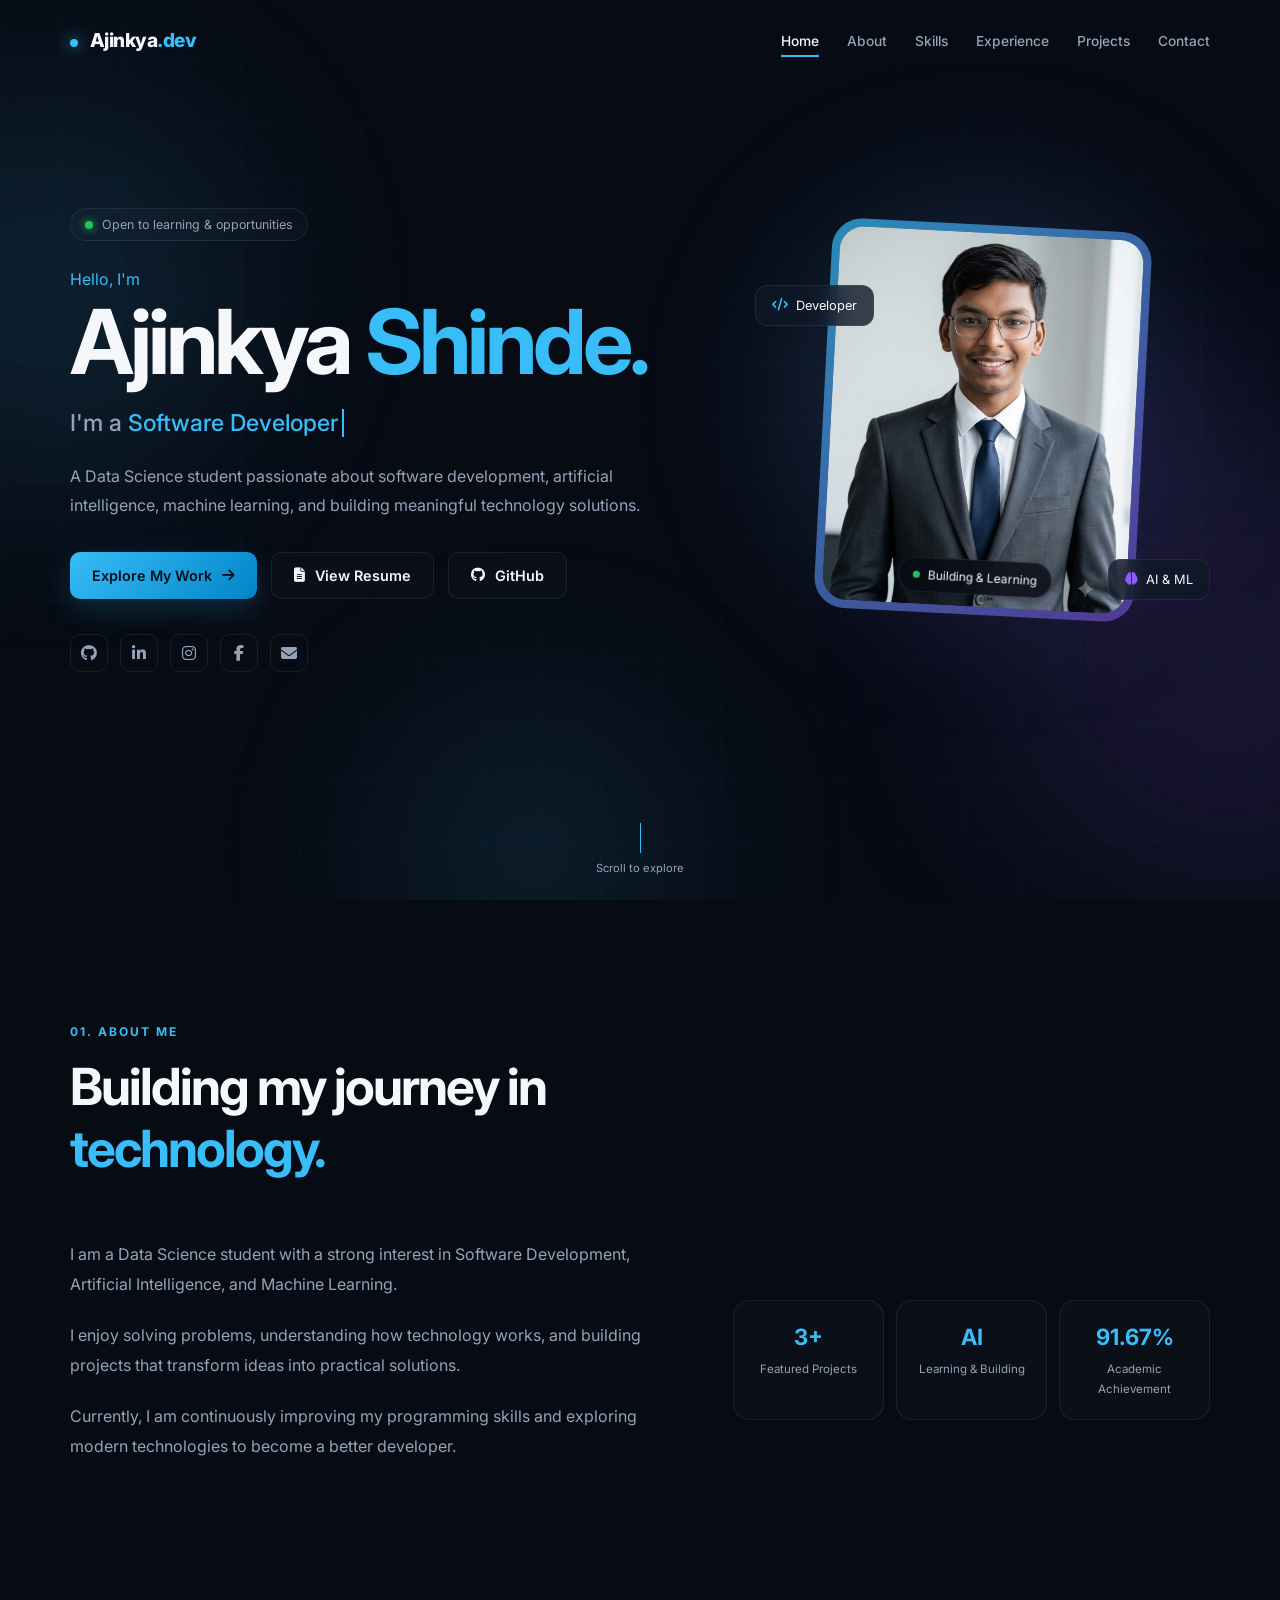
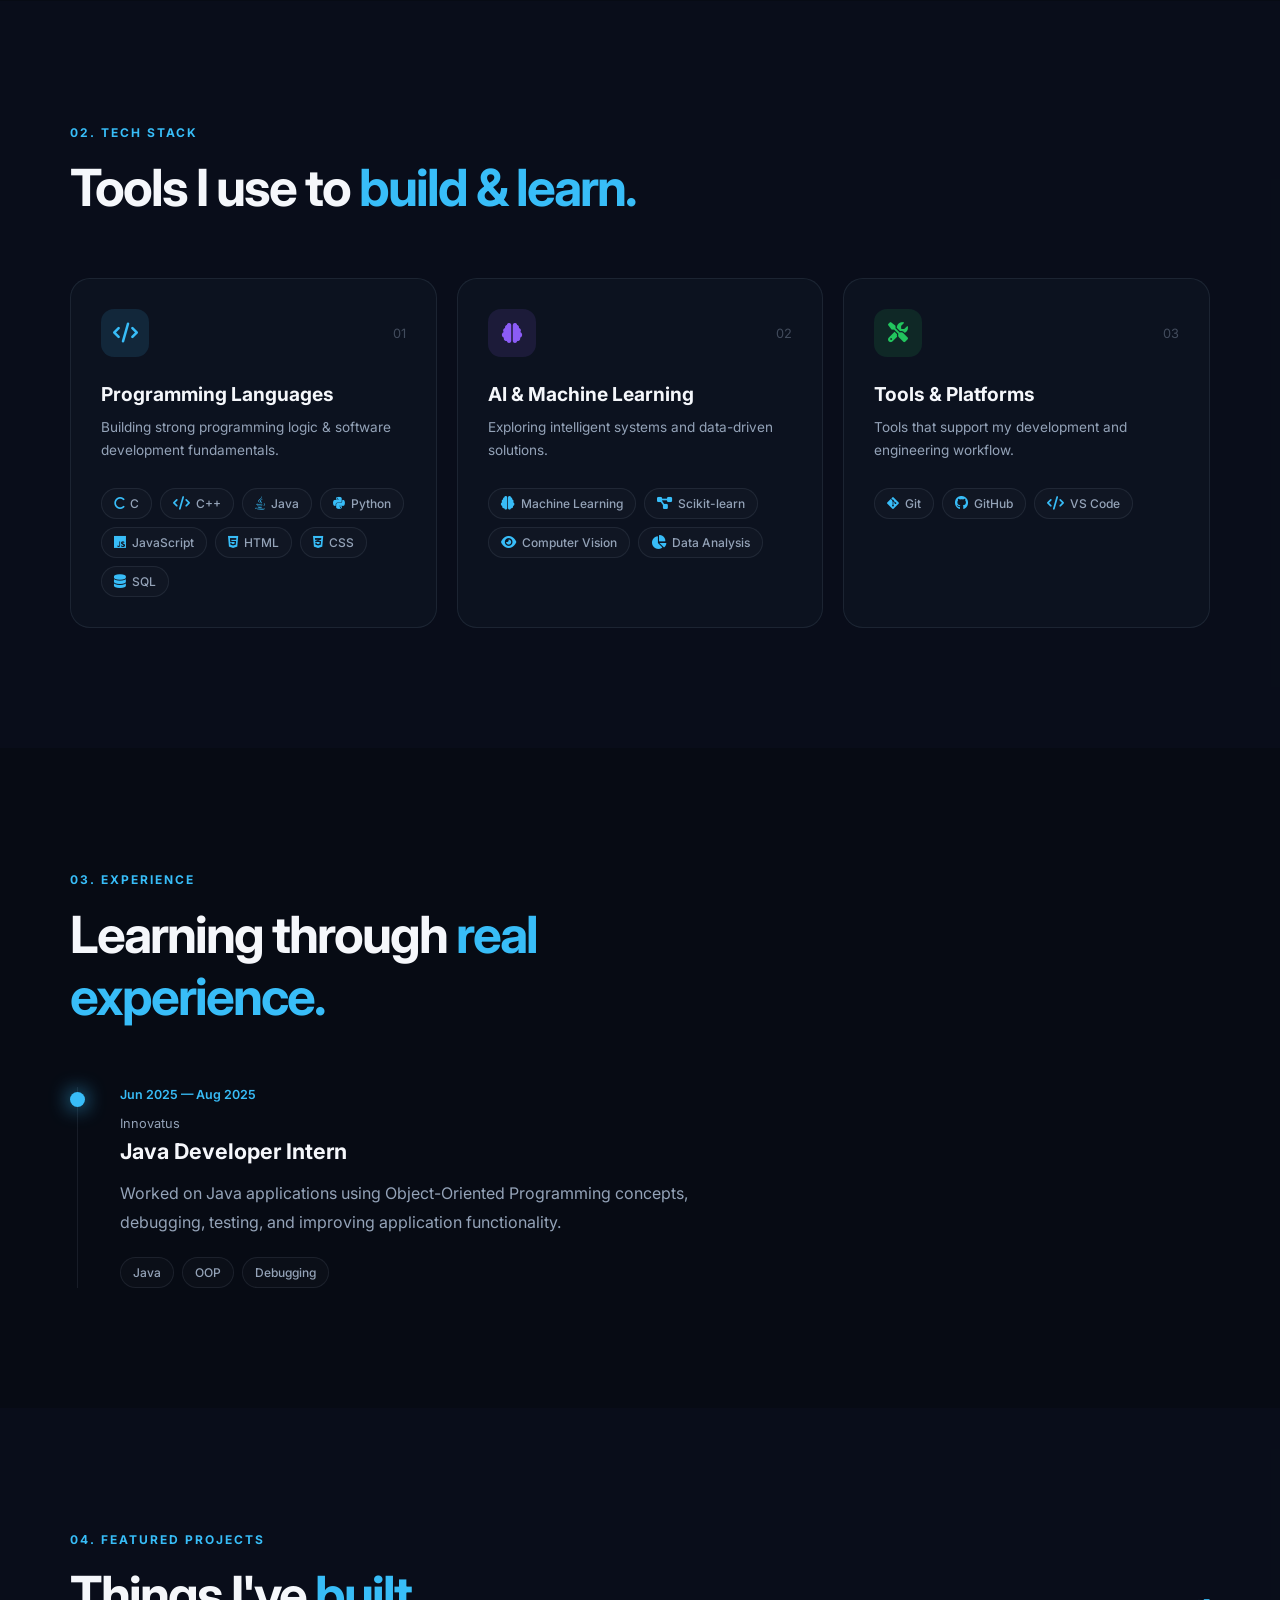
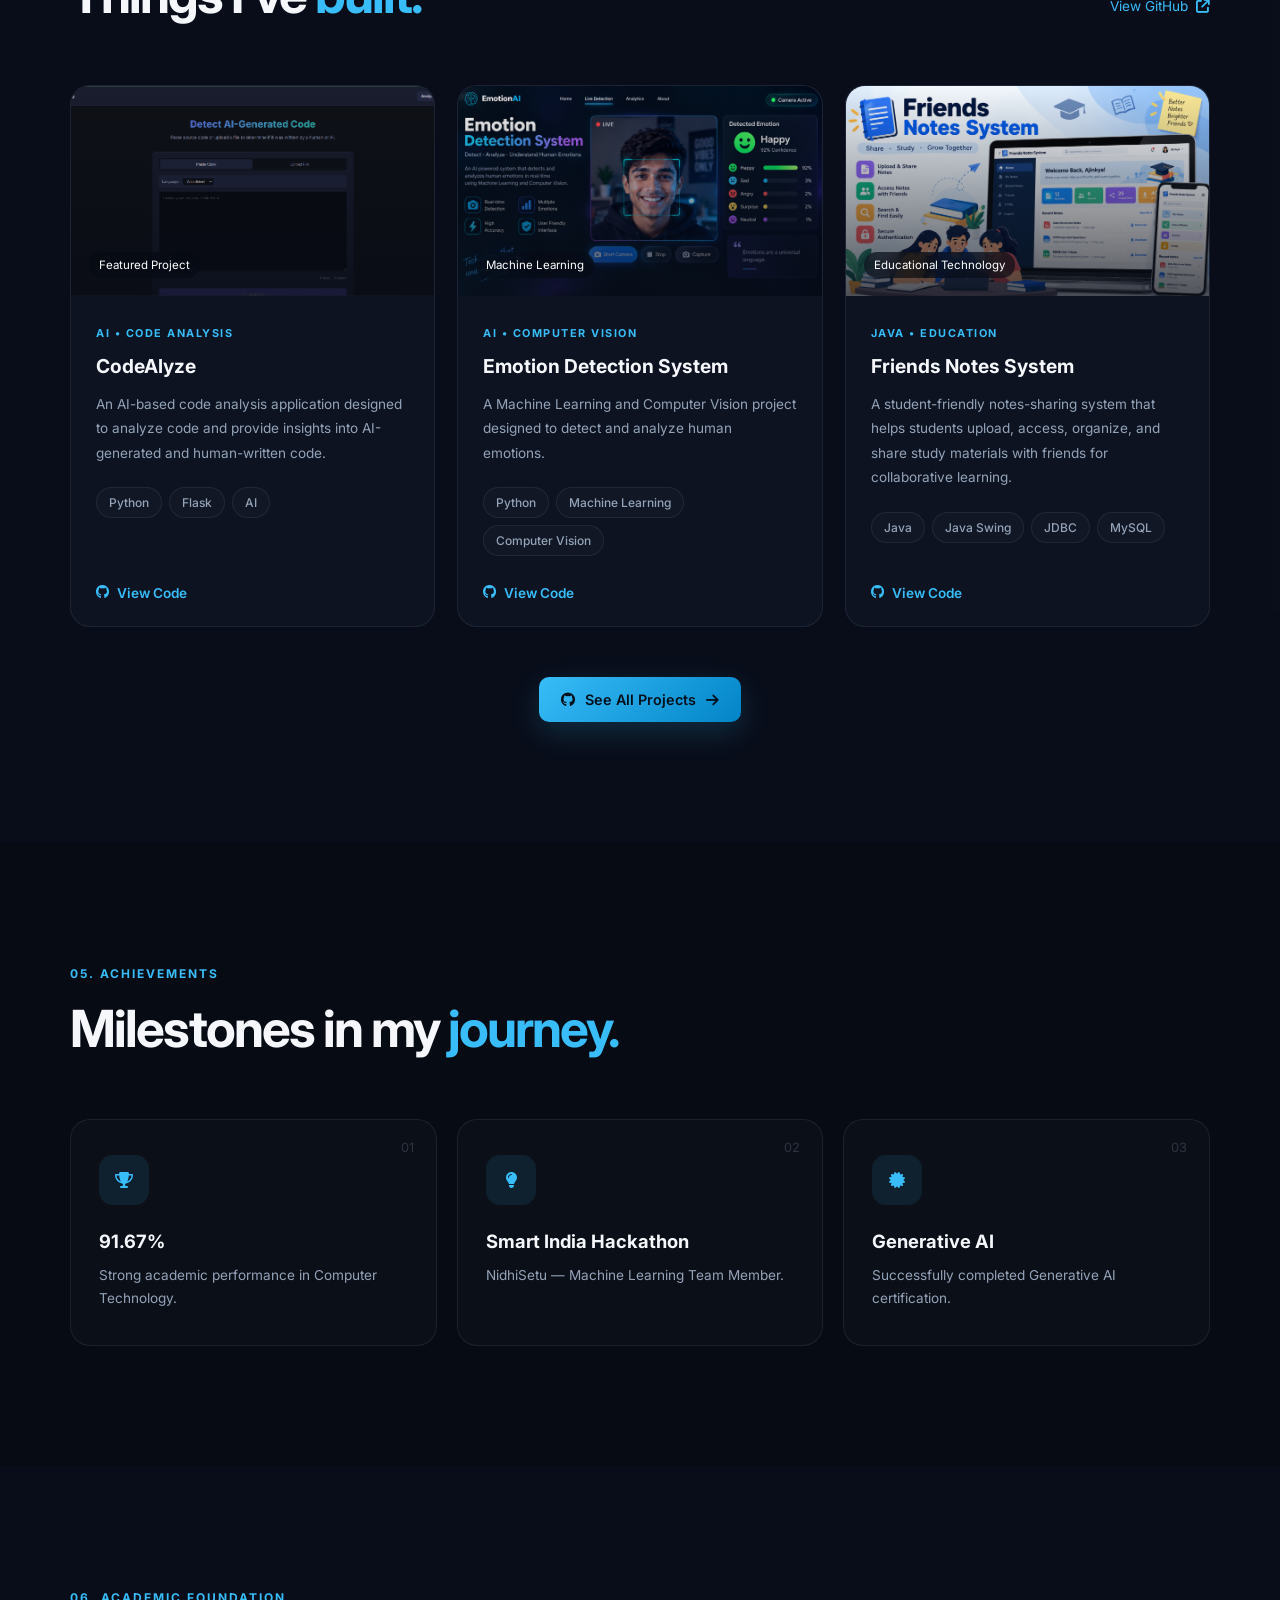
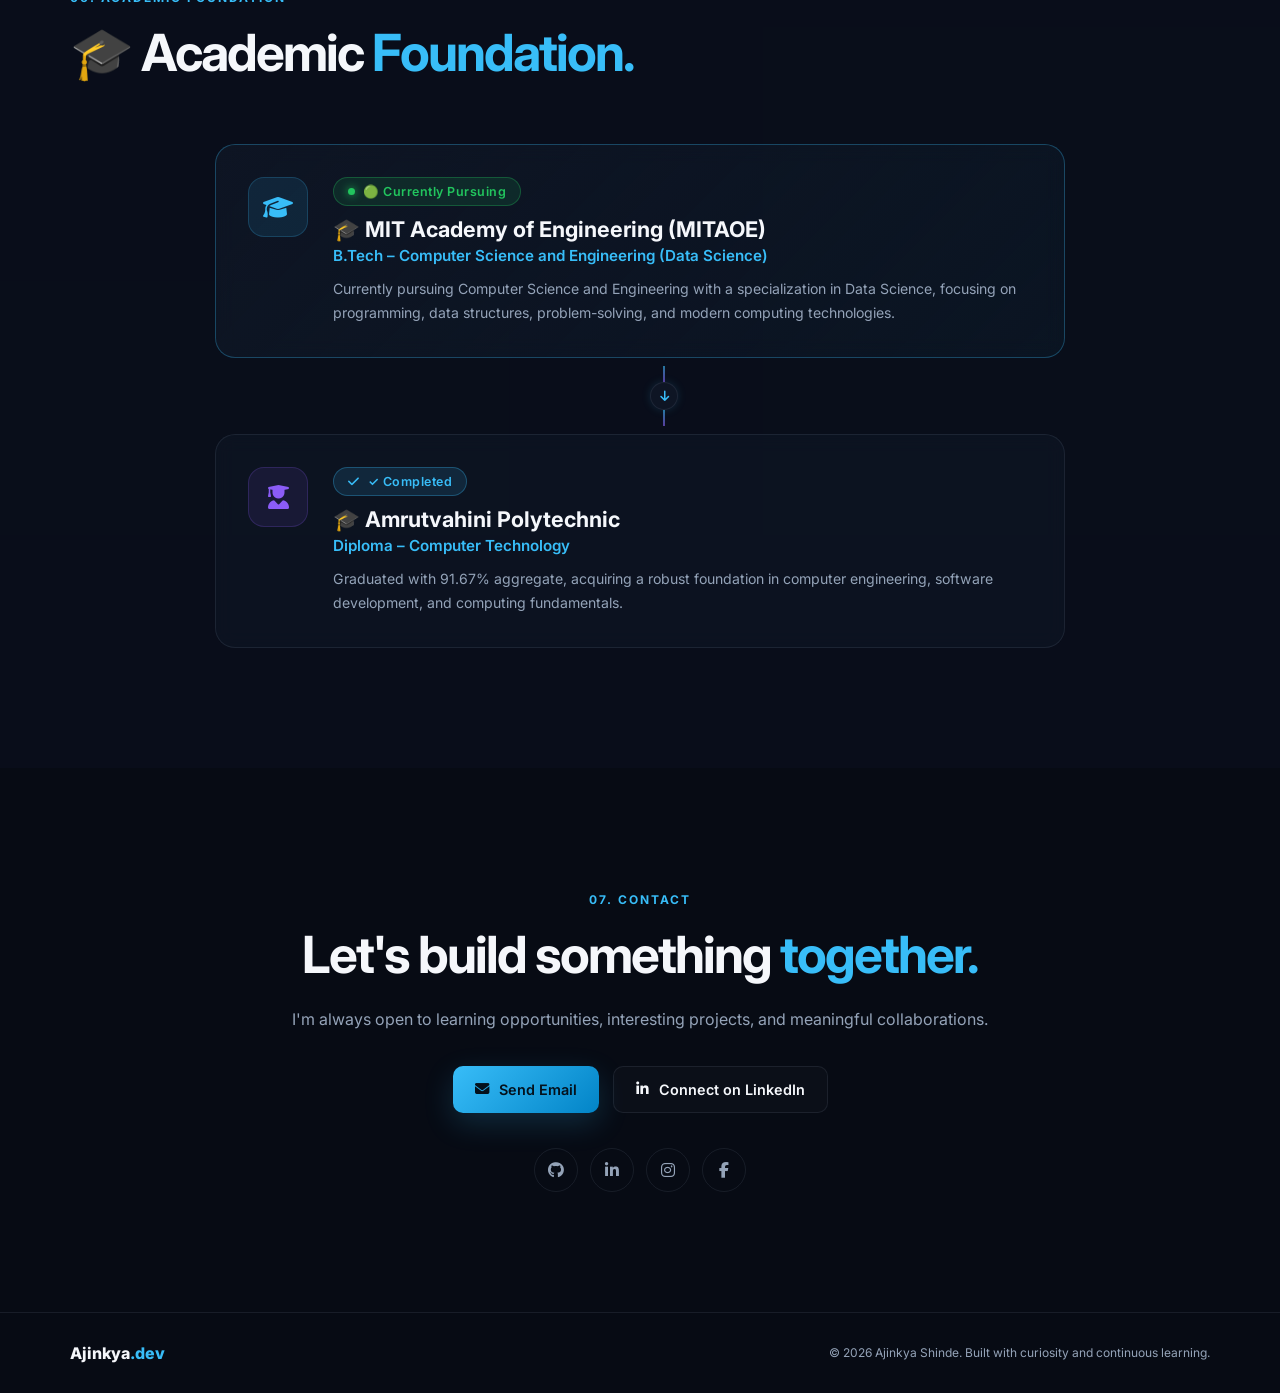
==== commit 126e6c0d: "Updation" ====
--- a/index.html
+++ b/index.html
@@ -11,6 +11,7 @@
         content="Ajinkya Shinde - Computer Technology Student and Aspiring Software & AI Developer">
 
     <title>Ajinkya Shinde | Portfolio</title>
+    <link rel="icon" type="image/png" href="src/favicon.png">
 
 
     <!-- Google Font -->
@@ -173,7 +174,7 @@
 
                     <p class="hero-description">
 
-                        A Computer Technology student passionate about
+                        A Data Science student passionate about
                         software development, artificial intelligence,
                         machine learning, and building meaningful
                         technology solutions.
@@ -195,7 +196,7 @@
                         </a>
 
 
-                        <a href="src/Ajinkya Shinde resume.pdf"
+                        <a href="src/Ajinkya Shinde resume (1).pdf.pdf"
                             target="_blank"
                             rel="noopener noreferrer"
                             class="btn btn-secondary btn-resume">
@@ -383,7 +384,7 @@
 
                         <p>
 
-                            I am a Computer Technology student with a strong
+                            I am a Data Science student with a strong
                             interest in Software Development, Artificial
                             Intelligence, and Machine Learning.
 
@@ -971,90 +972,47 @@
 
 
 
-                    <!-- Project 3 -->
-
+                    <!-- Project 3: Friends Notes System -->
                     <article class="project-card reveal">
-
-
                         <div class="project-image">
-
-                            <img src="src/spellinglearning.png"
-                                alt="Interactive Spelling Learning System">
-
+                            <img src="src/friendsnotessystem.png"
+                                 alt="Friends Notes System">
 
                             <div class="project-overlay">
-
-                                <span>
-
-                                    Educational Technology
-
-                                </span>
-
+                                <span>Educational Technology</span>
                             </div>
-
-
-                        </div>
-
+                        </div>
 
                         <div class="project-content">
-
-
                             <span class="project-category">
-
                                 JAVA • EDUCATION
-
                             </span>
 
-
-                            <h3>
-
-                                Interactive Spelling Learning System
-
-                            </h3>
-
+                            <h3>Friends Notes System</h3>
 
                             <p>
-
-                                An interactive learning system designed to
-                                help children with dyslexia improve spelling
-                                and word recognition through engaging
-                                activities.
-
+                                A student-friendly notes-sharing system that helps
+                                students upload, access, organize, and share study
+                                materials with friends for collaborative learning.
                             </p>
 
-
                             <div class="project-tech">
-
                                 <span>Java</span>
-
                                 <span>Java Swing</span>
-
-                                <span>Education</span>
-
+                                <span>JDBC</span>
+                                <span>MySQL</span>
                             </div>
-
-
-                        </div>
-
+                        </div>
 
                         <div class="project-footer">
-
-
-                            <a href="https://github.com/ajinkyashinde818/-INTERACTIVE-SPELLING-LEARNING-SYSTEM-FOR-DYSLEXIA-KIDS"
-                                target="_blank">
-
+                            <a href="https://github.com/ajinkyashinde818/Friends_Notes_System"
+                               target="_blank"
+                               rel="noopener noreferrer">
                                 <i class="fa-brands fa-github"></i>
-
                                 View Code
-
                             </a>
-
-
-                        </div>
-
-
+                        </div>
                     </article>
-
 
                 </div>
 
